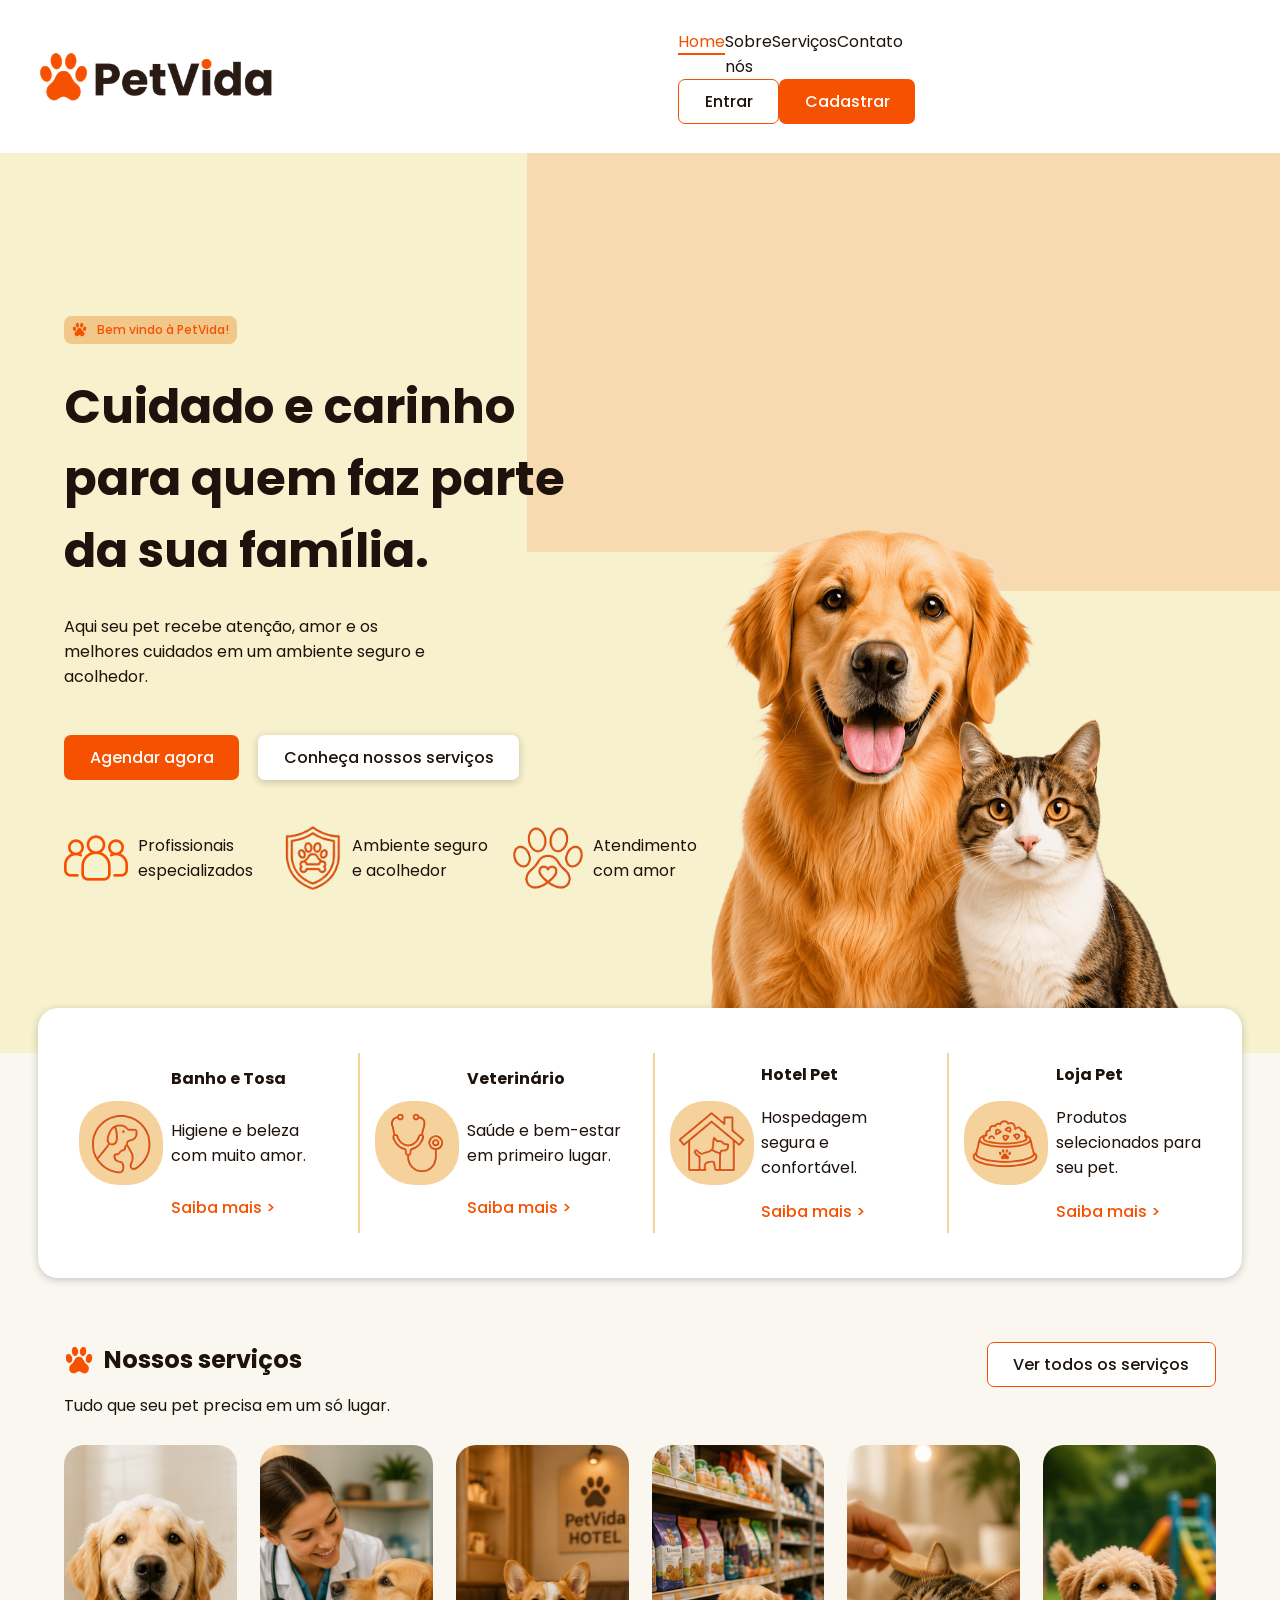
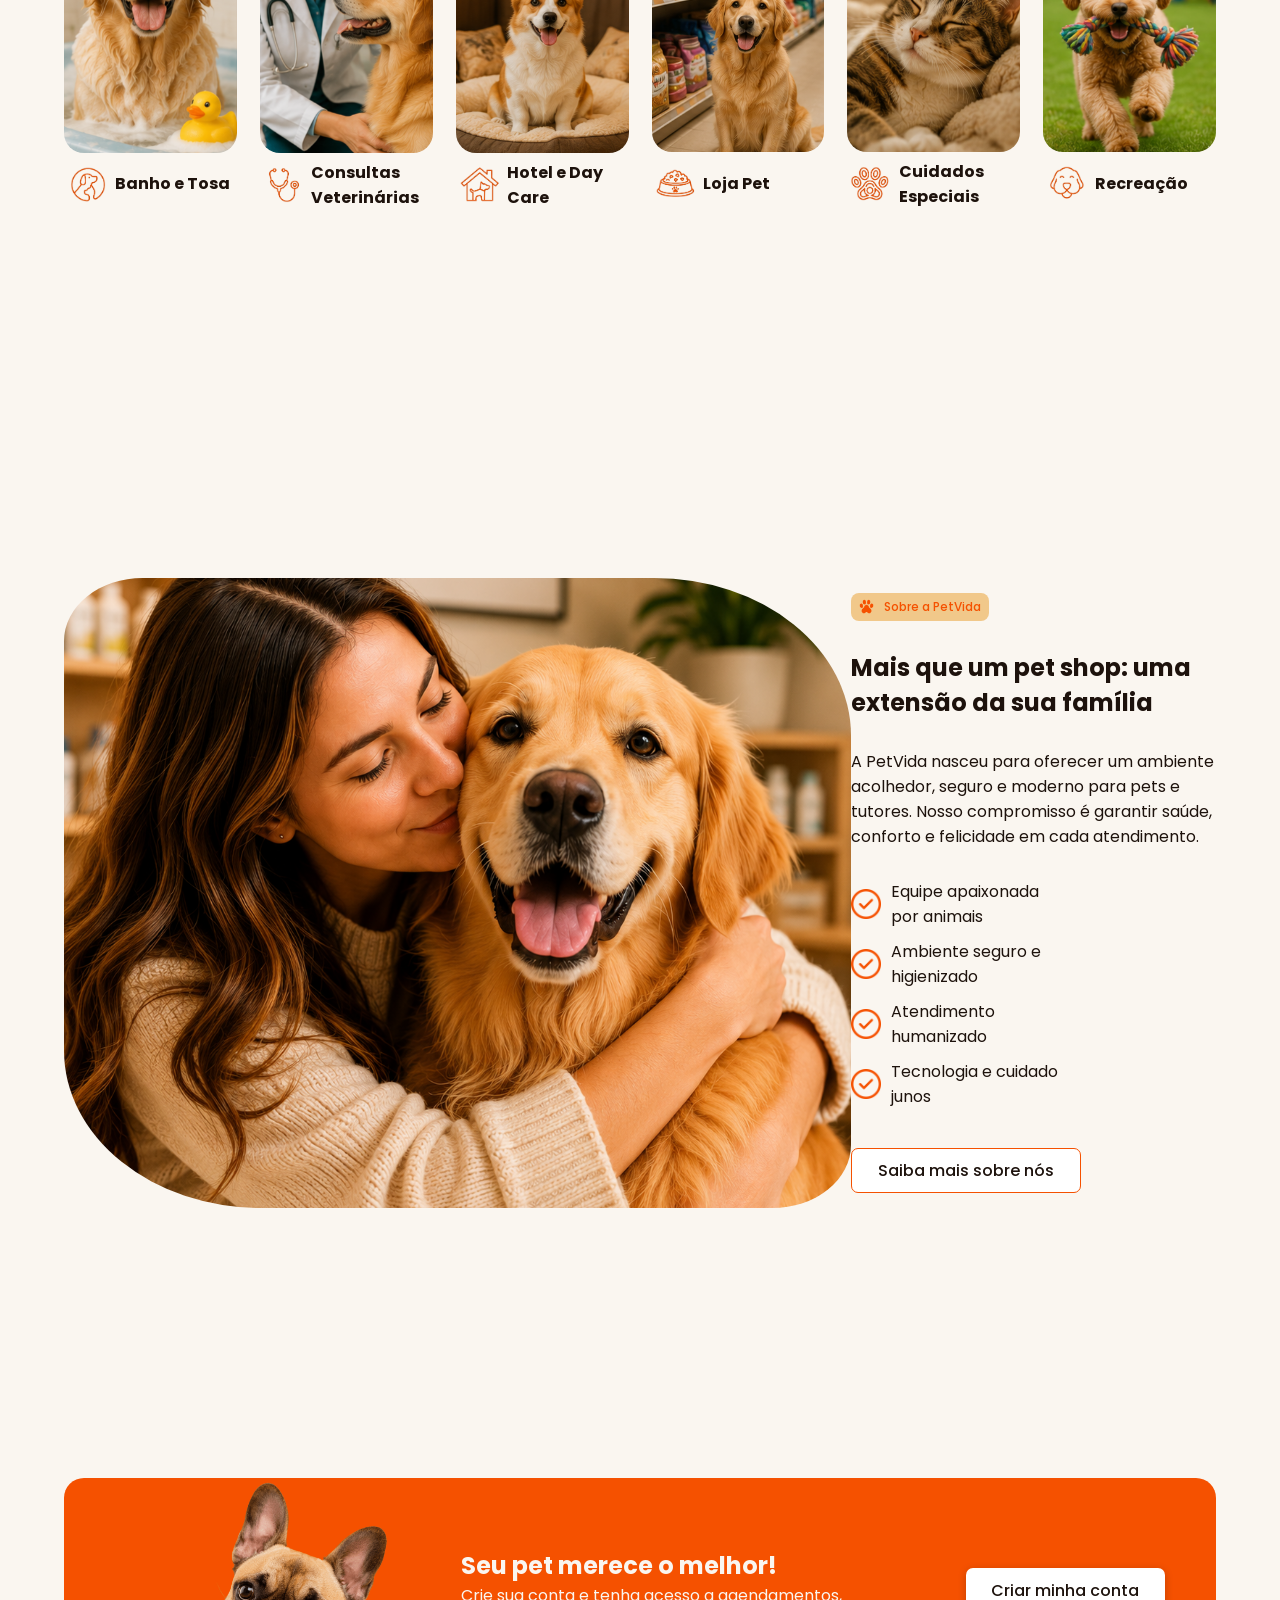
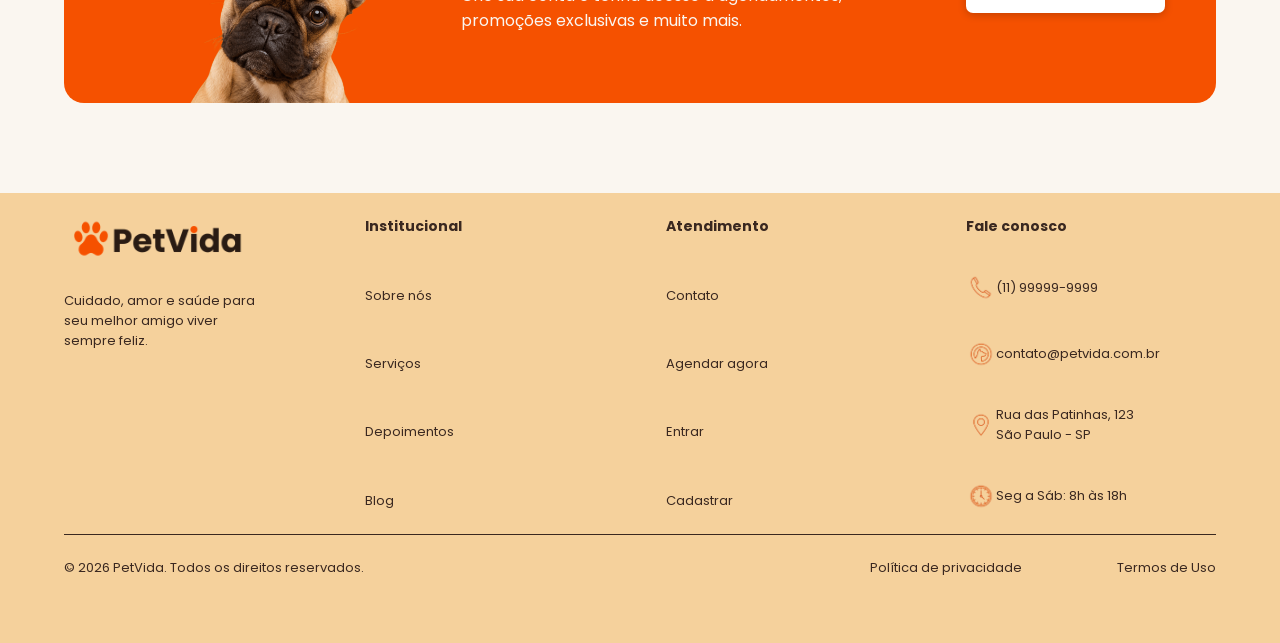
==== index.html @ ec210ba5 "Add files via upload" ====
<!DOCTYPE html>
<html lang="pt-br">
<head>
    <meta charset="UTF-8">
    <meta name="viewport" content="width=device-width, initial-scale=1.0">
    <title>PetVida | Cuidado completo para seu pet</title>

    <link rel="stylesheet" href="estilo.css">
    <link rel="stylesheet" href="responsividade.css">

    <link rel="preconnect" href="https://fonts.googleapis.com">
    <link rel="preconnect" href="https://fonts.gstatic.com" crossorigin>
    <link href="https://fonts.googleapis.com/css2?family=Cabin:ital,wght@0,400..700;1,400..700&family=Poppins:ital,wght@0,100;0,200;0,300;0,400;0,500;0,600;0,700;0,800;0,900;1,100;1,200;1,300;1,400;1,500;1,600;1,700;1,800;1,900&family=Raleway:ital,wght@0,100..900;1,100..900&display=swap" rel="stylesheet">
</head>
<body>
    <!--Cabeçalho de navegação-->
    <header>
        <nav class="nav_header">
            <img class="img_logo" src="logo_PetVida.png" alt="Logo do pet shop PetVida. Possui uma pata de cachorro laranja à esquerda seguido do texto PetVida em cor marrom escura e o pingo do i na cor laranja">
            <img class="menu" src="ícones/menu.png" alt="" onclick="toggleMenu()">
            <div class="div_menu" id="menu">
                <div class="div_menu_inutil">
                    <ul class="ul_header">
                        <li><a href="index.html" class="active">Home</a></li>
                        <li><a href="" class="link_header">Sobre nós</a></li>
                        <li><a href="" class="link_header">Serviços</a></li>
                        <li><a href="" class="link_header">Contato</a></li>
                    </ul>
                    <div class="div_header">
                        <a class="button_cta secondary" href="#">Entrar</a>
                        <a class="button_cta primary" href="#">Cadastrar</a>
                    </div>
                </div>
                
            </div>
            
        </nav>
    </header>

    <!--Seção principal dos conteúdos-->
    <main>
        <!--Seção Hero: apresentação inicial do site-->
        <section id="section_hero">
            <article class="article_hero">
                <div class="div_tag">
                    <img src="icon_patinha.png" alt="Ícone de pata de cachorro na cor laranja">
                    <p>Bem vindo à PetVida!</p>
                </div>
                <h1>Cuidado e carinho para quem faz parte da sua família.</h1>
                <p class="p_hero">Aqui seu pet recebe atenção, amor e os melhores cuidados em um ambiente seguro e acolhedor.</p>
                <div class="div_hero_itens">
                    <a class="button_cta primary" href="#">Agendar agora</a>
                    <a class="button_cta terciary" href="#">Conheça nossos serviços</a>
                </div>
                <div class="div_hero_itens">
                    <div class="div_hero">
                        <img src="ícones/icon_team.png" alt="">
                        <p>Profissionais especializados</p>
                    </div>
                    <div class="div_hero">
                        <img src="ícones/icon_protecao.png" alt="">
                        <p>Ambiente seguro e acolhedor</p>
                    </div>
                    <div class="div_hero">
                        <img src="ícones/icon_patinha_coracao.png" alt="">
                        <p>Atendimento com amor</p>
                    </div>
                </div>
            </article>
            <article class="article_hero_img">
                <img src="imagens index/img_hero.png" alt="Imagem de um cachorro golden e um gato malhado a sua frente, ambos tranquilos.">
                <div class="blob"></div>
                <div class="blob02"></div>
            </article>
        </section>

        <!--Seção extra da hero-->
        <section id="section_hero_extra" class="section_hero_extra">
            <div class="div_hero_extra">
                <img src="ícones/icon_sub_logo.png" alt="">
                <div>
                    <h4>Banho e Tosa</h4>
                    <p>Higiene e beleza com muito amor.</p>
                    <a href="" class="link">Saiba mais
                        <span>></span>
                    </a>
                </div>
            </div>
            <div class="div_hero_extra">
                <img src="ícones/icon_veterinario.png" alt="">
                <div>
                    <h4>Veterinário</h4>
                    <p>Saúde e bem-estar em primeiro lugar.</p>
                    <a href="" class="link">Saiba mais
                        <span>></span>
                    </a>
                </div>
            </div>
            <div class="div_hero_extra">
                <img src="ícones/icon_casinha.png" alt="">
                <div>
                    <h4>Hotel Pet</h4>
                    <p>Hospedagem segura e confortável.</p>
                    <a href="" class="link">Saiba mais
                        <span>></span>
                    </a>
                </div>
            </div>
            <div class="div_hero_extra">
                <img src="ícones/icon_racao.png" alt="">
                <div>
                    <h4>Loja Pet</h4>
                    <p>Produtos selecionados para seu pet.</p>
                    <a href="" class="link">Saiba mais
                        <span>></span>
                    </a>
                </div>
            </div>
        </section>

        <!--Seção "Nossos serviços"-->
        <section id="section_servicos">
            <article class="article_servicos">
                <div>
                    <div class="div_titulo_servicos">
                        <img src="icon_patinha.png" alt="">
                        <h2>Nossos serviços</h2>
                    </div>
                    <p>Tudo que seu pet precisa em um só lugar.</p>
                </div>
                <a class="button_cta secondary" href="#">Ver todos os serviços</a>
            </article>
            <article class="article_servicos">
                <div class="cards_servicos">
                    <img src="imagens index/img_banho_tosa.png" alt="">
                    <div>
                        <img src="ícones/icon_sub_logo.png" alt="">
                        <h4>Banho e Tosa</h4>
                    </div>
                </div>
                <div class="cards_servicos">
                    <img src="imagens index/img_veterinario.png" alt="">
                    <div>
                        <img src="ícones/icon_veterinario.png" alt="">
                        <h4>Consultas Veterinárias</h4>
                    </div>
                </div>
                <div class="cards_servicos">
                    <img src="imagens index/img_hotel.png" alt="">
                    <div>
                        <img src="ícones/icon_casinha.png" alt="">
                        <h4>Hotel e Day Care</h4>
                    </div>
                </div>
                <div class="cards_servicos">
                    <img src="imagens index/img_loja.png" alt="">
                    <div>
                        <img src="ícones/icon_racao.png" alt="">
                        <h4>Loja Pet</h4>
                    </div>
                </div>
                <div class="cards_servicos">
                    <img src="imagens index/img_cuidados.png" alt="">
                    <div>
                        <img src="ícones/icon_borda_patinha.png" alt="">
                        <h4>Cuidados Especiais</h4>
                    </div>
                </div>
                <div class="cards_servicos">
                    <img src="imagens index/img_recreacao.png" alt="">
                    <div>
                        <img src="ícones/icon_cachorro.png" alt="">
                        <h4>Recreação</h4>
                    </div>
                </div>
            </article>
        </section>

        <!--Seção "Sobre a PetVida"-->
        <section id="section_sobre" class="section_sobre">
            <img class="img_sobre" src="imagens index/img_sobre.png" alt="">
            <article class="article_sobre">
                <div class="div_tag">
                    <img src="icon_patinha.png" alt="Ícone de pata de cachorro na cor laranja">
                    <p>Sobre a PetVida</p>
                </div>
                <h2>Mais que um pet shop: uma extensão da sua família</h2>
                <p>A PetVida nasceu para oferecer um ambiente acolhedor, seguro e moderno para pets e tutores. Nosso compromisso é garantir saúde, conforto e felicidade em cada atendimento.</p>
                <ul class="lista_sobre">
                    <li class="lista_item_sobre">
                        <img src="ícones/icon_check.png" alt="">
                        <p>Equipe apaixonada por animais</p>
                    </li>
                    <li class="lista_item_sobre">
                        <img src="ícones/icon_check.png" alt="">
                        <p>Ambiente seguro e higienizado</p>
                    </li>
                    <li class="lista_item_sobre">
                        <img src="ícones/icon_check.png" alt="">
                        <p>Atendimento humanizado</p>
                    </li>
                    <li class="lista_item_sobre">
                        <img src="ícones/icon_check.png" alt="">
                        <p>Tecnologia e cuidado junos</p>
                    </li>
                </ul>
                <a class="button_cta secondary" href="#">Saiba mais sobre nós</a>
            </article>
        </section>

        <!--Seção "O que os clientes falam"-->
        <section>

        </section>

        <!--Seção CTA-->
        <section id="section_cta">
            <img src="imagens index/img_cta.png" alt="">
            <div>
                <h2>Seu pet merece o melhor!</h2>
                <p>Crie sua conta e tenha acesso a agendamentos, promoções exclusivas e muito mais.</p>
            </div>
            <a class="button_cta terciary" href="#">Criar minha conta</a>
        </section>
    </main>

    <!--Rodapé para navegação final-->
    <footer>
        <article>
            <div class="div_footer">
                <img src="logo_PetVida.png" alt="Logo do pet shop PetVida. Possui uma pata de cachorro laranja à esquerda seguido do texto PetVida em cor marrom escura e o pingo do i na cor laranja">
                <p>Cuidado, amor e saúde para seu melhor amigo viver sempre feliz.</p>
                <div>
                    <img src="" alt="">
                    <img src="" alt="">
                    <img src="" alt="">
                </div>
            </div>
            <div class="div_footer_textos">
                <h4>Institucional</h4>
                <a href="#section_sobre">Sobre nós</a>
                <a href="#section_servicos">Serviços</a>
                <a href="">Depoimentos</a>
                <a href="">Blog</a>
            </div>
            <div class="div_footer_textos">
                <h4>Atendimento</h4>
                <a href="">Contato</a>
                <a href="">Agendar agora</a>
                <a href="">Entrar</a>
                <a href="">Cadastrar</a>
            </div>
            <div class="div_footer_textos">
                <h4>Fale conosco</h4>
                <span>
                    <img src="ícones/icon_telefone.png" alt="">
                    <p>(11) 99999-9999</p>
                </span>
                <span>
                    <img src="ícones/icon_arroba.png" alt="">
                    <p>contato@petvida.com.br</p>
                </span>
                <span>
                    <img src="ícones/icon_localizacao.png" alt="">
                    <p>Rua das Patinhas, 123 São Paulo - SP</p>
                </span>
                <span>
                    <img src="ícones/icon_horario.png" alt="">
                    <p>Seg a Sáb: 8h às 18h</p>
                </span>
            </div>
        </article>
        <article>
            <div>
                <p>© 2026 PetVida. Todos os direitos reservados.</p>
            </div>
            <div>
                <p>Política de privacidade</p>
                <p>Termos de Uso</p>
            </div>
        </article>
    </footer>

    <script src="app.js"></script>
</body>
</html>
---- estilo.css ----
* {
    margin: 0;
    padding: 0;
    text-decoration: none;
    list-style-type: none;

    font-family: 'Poppins';
    color: #1d120c;

    box-sizing: border-box;
}

main {
    background-color: #FAF6F0;
    display: flex;
    flex-direction: column;
    align-items: center;
    gap: 15vh;
}

header {
    background-color: #FFFFFF;
    width: 100%;
    height: 17vh;
    box-sizing: border-box;
    display: flex;
    align-items: center;
}

.menu {
    width: 0;
}

.img_logo {
    width: 250px;
}

.nav_header {
    padding: 0 2%;

    display: flex;
    flex-direction: row;
    justify-content: space-between;
    align-items: center;
    width: 100%;

    .active {
        color: #f55100;
        border-bottom: #f55100 solid 2px;
    }
}

.div_menu {
    display: flex;
    flex-direction: row;
    justify-content: space-around;
    align-items: center;
    width: 70vw;
}

.ul_header {
    width: 40%;
    display: flex;
    flex-direction: row;
    justify-content: space-between;
}

.div_header {
    width: 30%;
    display: flex;
    justify-content: space-around;
}

.link_header {
    transition: 0.4s;
}

.link_header:hover {
    color: #f55100;
    font-weight: 500;
}

footer {
    background-color: #f5d19c;
    width: 100%;
    box-sizing: border-box;
    height: 50vh;
    padding: 0 5%;

    article {
        padding: 2% 0;
        display: flex;
        flex-direction: row;
        justify-content: space-between;

        font-size: 13px;

        div, p, a, h4, img, span {
            color: #3a2820;
        }

        h4 {
            font-size: 14px;
        }
    }

    article:first-of-type {
        height: 38vh;
        border-bottom: #3a2820 solid 1px;
        padding-right: 5%;

        div {
            width: 15vw;
        }
    }

    article:last-of-type {
        div {
            width: 30%;
            display: flex;
            flex-direction: row;
            justify-content: space-between;
        }
    }
}

.div_footer {
    display: flex;
    flex-direction: column;
    gap: 10%;

    img {
        width: 180px;
    }

    div {
        width: 50%;
        display: flex;
        flex-direction: row;
        justify-content: space-between;
    }
}

.div_footer_textos {
    display: flex;
    flex-direction: column;
    justify-content: space-between;

    a {
        display: flex;
        flex-direction: row;
    }

    span {
        display: flex;
        flex-direction: row;
        align-items: center;

        img {
            width: 30px;
        }
    }
}

.div_tag {
    display: flex;
    flex-direction: row;
    align-items: center;
    gap: 10px;

    background-color: #f1c88a;
    width: fit-content;
    height: 28px;
    border-radius: 8px;
    padding: 0 8px;

    font-size: 12px;
    font-weight: 500;

    img {
        width: 15px;
        background-color: #f1c88a;
    }

    p {
        background-color: #f1c88a;
        color: #f55100;
    }
}

.button_cta {
    height: 45px;
    width: fit-content;
    padding: 0 2vw;
    box-sizing: border-box;
    
    border-radius: 7px;
    border: none;

    font-size: 16px;
    text-align: center;
    font-weight: 500;
    display: flex;
    align-items: center;
}

.primary {
    background-color: #f55100;
    color: #FFFFFF;
    transition: all 0.5s ease;
}

.primary:hover {
    background: #db4b03;
    transform: translateY(-2px);
    box-shadow: 0 8px 20px rgba(172, 87, 3, 0.397);
}

.secondary {
    background-color: #FFFFFF;
    border: #f55100 solid 1px;
    transition: all 0.5s ease;
}

.secondary:hover {
    cursor: pointer;
    background-color: #f55100;
    border: #f55100 solid 1px;
    color: #FFFFFF;
}

.terciary {
    background-color: #FFFFFF;
    box-shadow: 0 2px 8px 0 rgba(0, 0, 0, 0.2);
    transition: all 0.5s ease;
}

.terciary:hover {
    transform: translateX(4px);
}

#section_hero {
    box-sizing: border-box;
    display: flex;
    flex-direction: row;
    justify-content: space-around;

    height: 100vh;
    width: 100%;
    overflow: hidden;

    background-color: #f7f1cd;
}

.article_hero {
    width: 60vw;
    display: flex;
    flex-direction: column;
    justify-content: center;
    gap: 3%;

    padding-left: 5%;
    z-index: 999;

    .p_hero {
        width: 30vw;
    }

    h1 {
        font-size: 48px;
        width: 40vw;
    }
}

.div_hero_itens {
    margin-top: 3%;
    display: flex;
    flex-direction: row;
    gap: 3%;
}

.div_hero {
    display: flex;
    flex-direction: row;
    align-items: center;
    gap: 5%;

    img {
        height: 64px;
    }
}

.article_hero_img {
    width: 50vw;
    background-color: #f7f1cd;
    position: relative;

    img {
        width: 45vw;
        position: absolute;
        right: 10%;
        bottom: 0%;
        z-index: 2;
    }
}

.blob {
    position: relative;
    right: 30%;
    top: -20%;
    z-index: 1;
    aspect-ratio: 1;
    clip-path: shape(from 21.48% 77.43%,curve to 9.56% 54.28% with 13.72% 67.07%,curve to 11.45% 28.44% with 5.40% 41.49%,curve to 31.46% 14.60% with 17.49% 15.38%,curve to 57.56% 13.99% with 45.43% 13.82%,curve to 80.27% 22.47% with 69.70% 14.17%,curve to 94.60% 45.00% with 90.84% 30.78%,curve to 86.59% 67.83% with 98.35% 59.22%,curve to 65.52% 87.77% with 74.83% 76.45%,curve to 42.71% 93.44% with 56.20% 99.10%,curve to 21.48% 77.43% with 29.23% 87.79%);
    background-color: #f7dab0;
}

.blob02 {
    position: relative;
    left: 20%;
    bottom: 80%;
    z-index: 1;
    aspect-ratio: 1;
    clip-path: shape(from 82.40% 69.34%,curve to 50.10% 84.99% with 66.71% 80.40%,curve to 19.57% 76.13% with 33.50% 89.59%,curve to 15.98% 47.89% with 5.65% 62.67%,curve to 37.19% 23.62% with 26.31% 33.11%,curve to 64.91% 17.94% with 48.07% 14.13%,curve to 89.91% 40.02% with 81.75% 21.76%,curve to 82.40% 69.34% with 98.08% 58.28%);  
    background-color: #f7dab0;
}

.section_hero_extra {
    width: 94vw;
    height: 30vh;
    padding: 2%;
    background-color: #FFFFFF;
    border-radius: 20px;
    box-shadow: 0 2px 8px 0 rgba(0, 0, 0, 0.2);

    display: flex;
    flex-direction: row;
    justify-content: space-between;
    align-items: center;

    position: absolute;
    z-index: 999999;
    bottom: -42%;
}

.div_hero_extra {
    height: 20vh;
    width: 21vw;
    display: flex;
    flex-direction: row;
    align-items: center;
    gap: 3%;

    padding-left: 15px;
    border-left: #f5d19c solid 2px;

    img {
        width: 84px;
        height: 84px;
        background-color: #f5d19c;
        border-radius: 35px 40px;
    }

    div {
        height: 20vh;
        display: flex;
        flex-direction: column;
        justify-content: space-around;
    }
}

.link {
    color: #f55100;
    font-weight: 500;
    transition: 0.5s;

    span {
        color: #f55100;
        font-weight: 500;
        transition: 0.5s;
    }
}

.link:hover {
    font-weight: 600;
    transform: translateX(4px);
    
    span {
        font-weight: 600;
    }
}

.div_hero_extra:first-of-type {
    border: none;
}

#section_servicos {
    margin-top: 10vh;
    width: 100%;
    height: 85vh;
    padding: 5%;
}

.article_servicos {
    width: 100%;
    display: flex;
    flex-direction: row;
    justify-content: space-between;
    align-items: start;
    gap: 2%;

    margin-bottom: 3vh;
}

.div_titulo_servicos {
    display: flex;
    flex-direction: row;
    align-items: center;
    gap: 3%;

    margin-bottom: 5%;

    img {
        width: 30px;
        height: 30px;
    }
}

.cards_servicos {
    width: 20%;

    img {
        width: 100%;
        border-radius: 20px;
    }

    div {
        display: flex;
        flex-direction: row;
        align-items: center;
        gap: 2%;

        img {
            width: 48px;
            height: 48px;
        }
    }
}

.section_sobre {
    padding: 0 5%;
    width: 100%;
    height: 70vh;

    display: flex;
    flex-direction: row;
    align-items: center;
    justify-content: space-around;
}

.img_sobre {
    height: 70vh;
    border-radius: 10% 25%;
}

.article_sobre {
    width: 40vw;
    height: 70vh;
    display: flex;
    flex-direction: column;
    justify-content: space-around;
}

.lista_item_sobre {
    margin-bottom: 10px;
    width: 60%;
    display: flex;
    flex-direction: row;
    gap: 10px;
    align-items: center;

    img {
        width: 30px;
        height: 30px;
    }
}

#section_cta {
    margin-bottom: 10vh;
    width: 90%;
    height: 25vh;
    background-color: #f55100;
    border-radius: 20px;

    display: flex;
    flex-direction: row;
    justify-content: space-around;
    align-items: center;

    position: relative;

    img {
        position: absolute;
        bottom: 0%;
        right: 70%;
        width: 25%;
    }

    div {
        margin-left: 30%;
        width: 35%;

        h2, p {
            color: #FAF6F0;
        }
    }
}
---- responsividade.css ----
@media (max-width: 768px) {
    main {
        gap: 5vh;
    }

    header {
        height: auto;
        padding: 5% 0;
        width: 100vw;
    }

    .menu {
        width: 30px;
    }

    .div_menu {
        flex-direction: column;
        align-items: start;
        justify-content: start;

        width: 0;
        height: 100vh;
        overflow: hidden;
        background-color: #FFFFFF;

        position: fixed;
        top: 0;
        left: 0;
        z-index: 9999;

        transition: all 0.5s ease;
    }

    .div_menu.menu_open {
        width: 70vw;
    }

    .div_menu_inutil {
        padding: 2vh;
        width: 70vw;

        display: flex;
        flex-direction: column;
        align-items: start;
        justify-content: start;
        gap: 3vh;
    }

    .img_logo {
        width: 180px;
    }

    .nav_header {
        padding: 0 4%;
    }

    .ul_header, .div_header {
        flex-direction: column;
        gap: 2vh;
        width: 100%;

        .button_cta {
            width: 100%;
        }
    }

    .button_cta {
        width: 80vw;
        display: flex;
        justify-content: center;
    }

    .article_hero_img {
        display: none;
    }

    .article_hero {
        width: 100%;
        padding: 0 3%;

        .p_hero {
            width: 100%;
        }

        h1 {
            font-size: 36px;
            width: 100%;
        }
    }

    .div_hero_itens {
        flex-direction: column;
        gap: 2vh;
    }

    .div_hero {
        img {
            width: 40px;
            height: auto;
        }
    }

    .section_hero_extra {
        position: static;
        height: 92vh;
        flex-direction: column;
    }

    .div_hero_extra {
        width: 95%;
        border-left: none;
        padding-top: 2vh;
        padding-left: 0;
        border-top: #f5d19c solid 2px;
    }

    #section_servicos {
        width: 100%;
        height: fit-content;
        margin-top: 0;
        padding: 0 5%;
        display: flex;
        flex-direction: column;
        align-items: center;
    }

    .article_servicos {
        flex-direction: column;
        gap: 2vh;
    }

    .cards_servicos {
        width: 100%;

        img {
            width: 100%;
            height: 80vw;
            object-fit: cover;
        }
    }

    .section_sobre {
        height: fit-content;
        flex-direction: column-reverse;
        gap: 2vh;
    }

    .img_sobre {
        width: 100%;
        height: auto;
    }

    .article_sobre {
        width: 100%;
    }

    .lista_item_sobre {
        width: 100%;
    }

    #section_cta {
        padding: 2%;
        flex-direction: column;
        align-items: center;
        gap: 2vh;
        height: max-content;

        img {
            display: none;
        }

        div {
            width: 100%;
            margin: 0;
            text-align: center;
        }
    }

    footer {
        height: fit-content;

        article {
            flex-direction: column;
            gap: 2vh;
        }

        article:first-of-type {
            height: fit-content;

            div {
                width: 100%;
            }
        }

        article:last-of-type {
            div {
                width: 100%;
            }
        }
    }

    .div_footer {
        width: 100%;

        div {
            width: 100%;
        }
    }

    .div_footer_textos {
        gap: 1vh;
    }
}

@media (max-width: 1024px) {
    
}
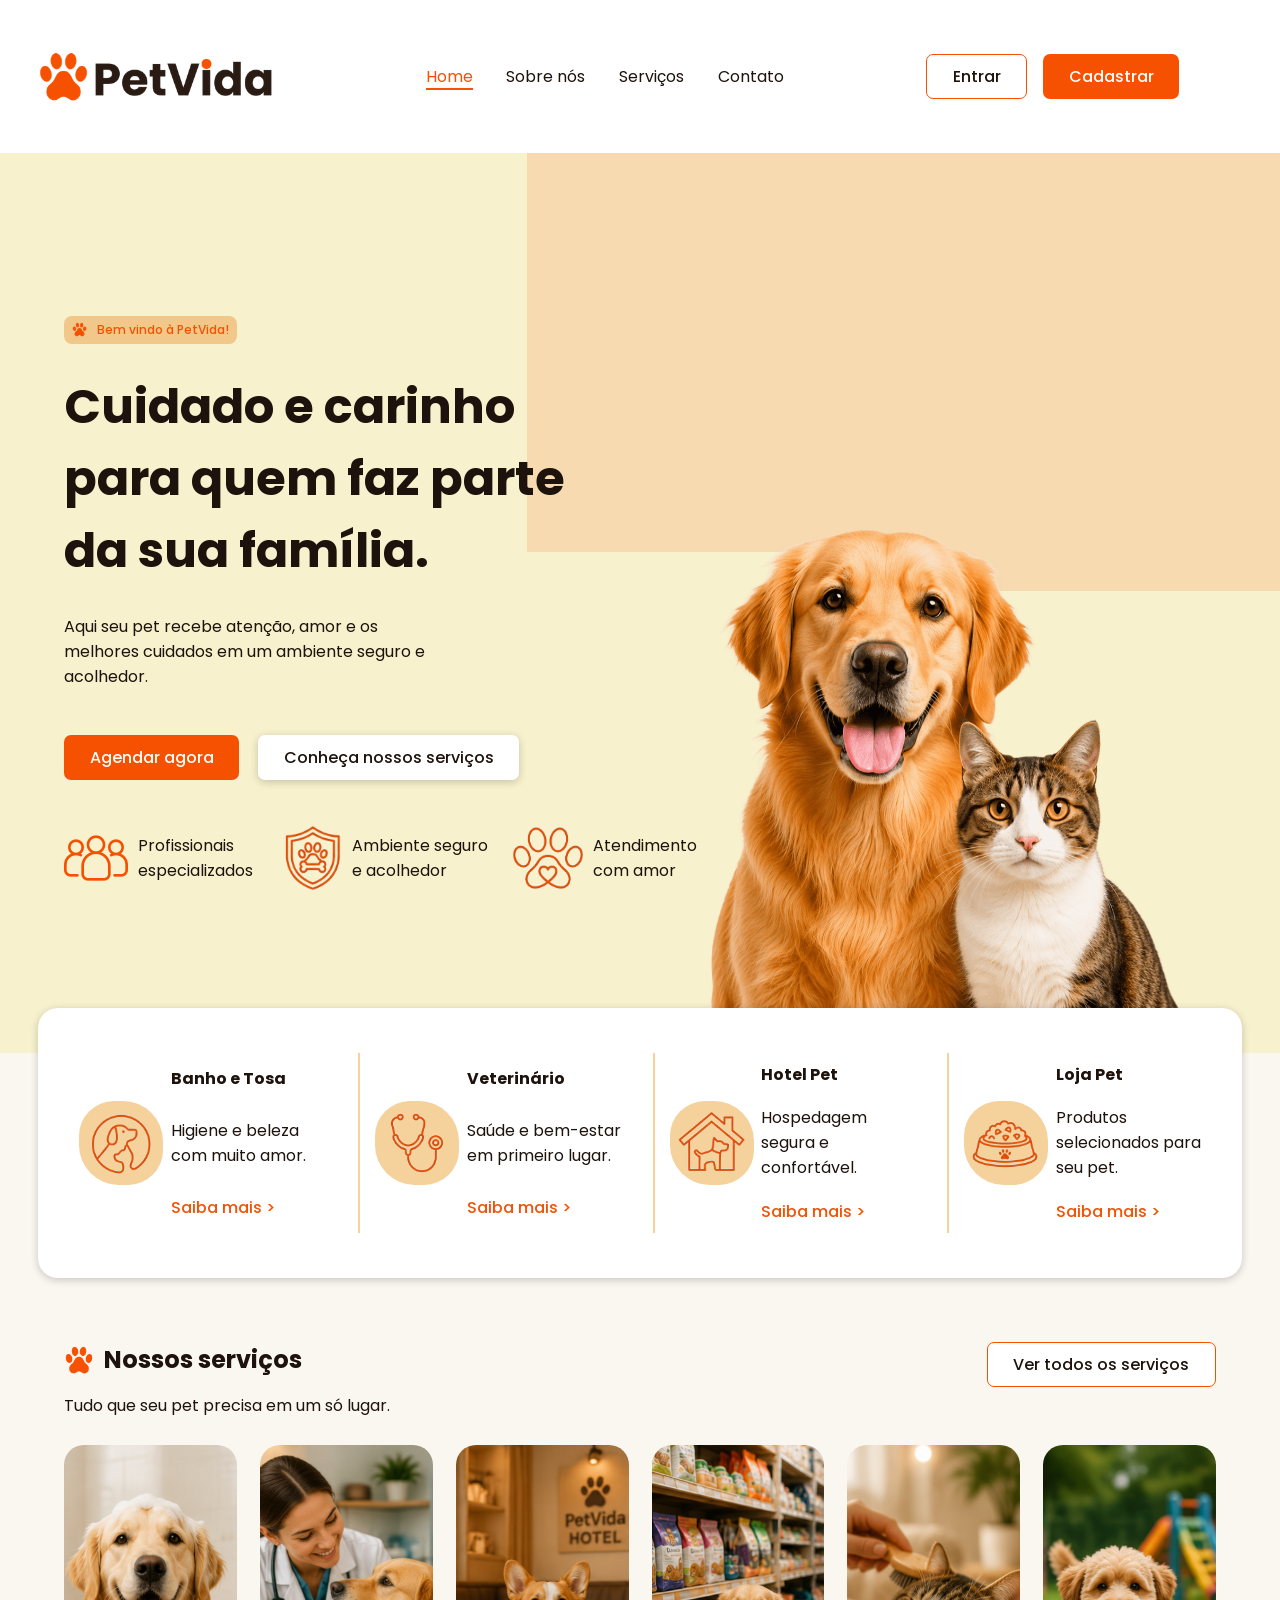
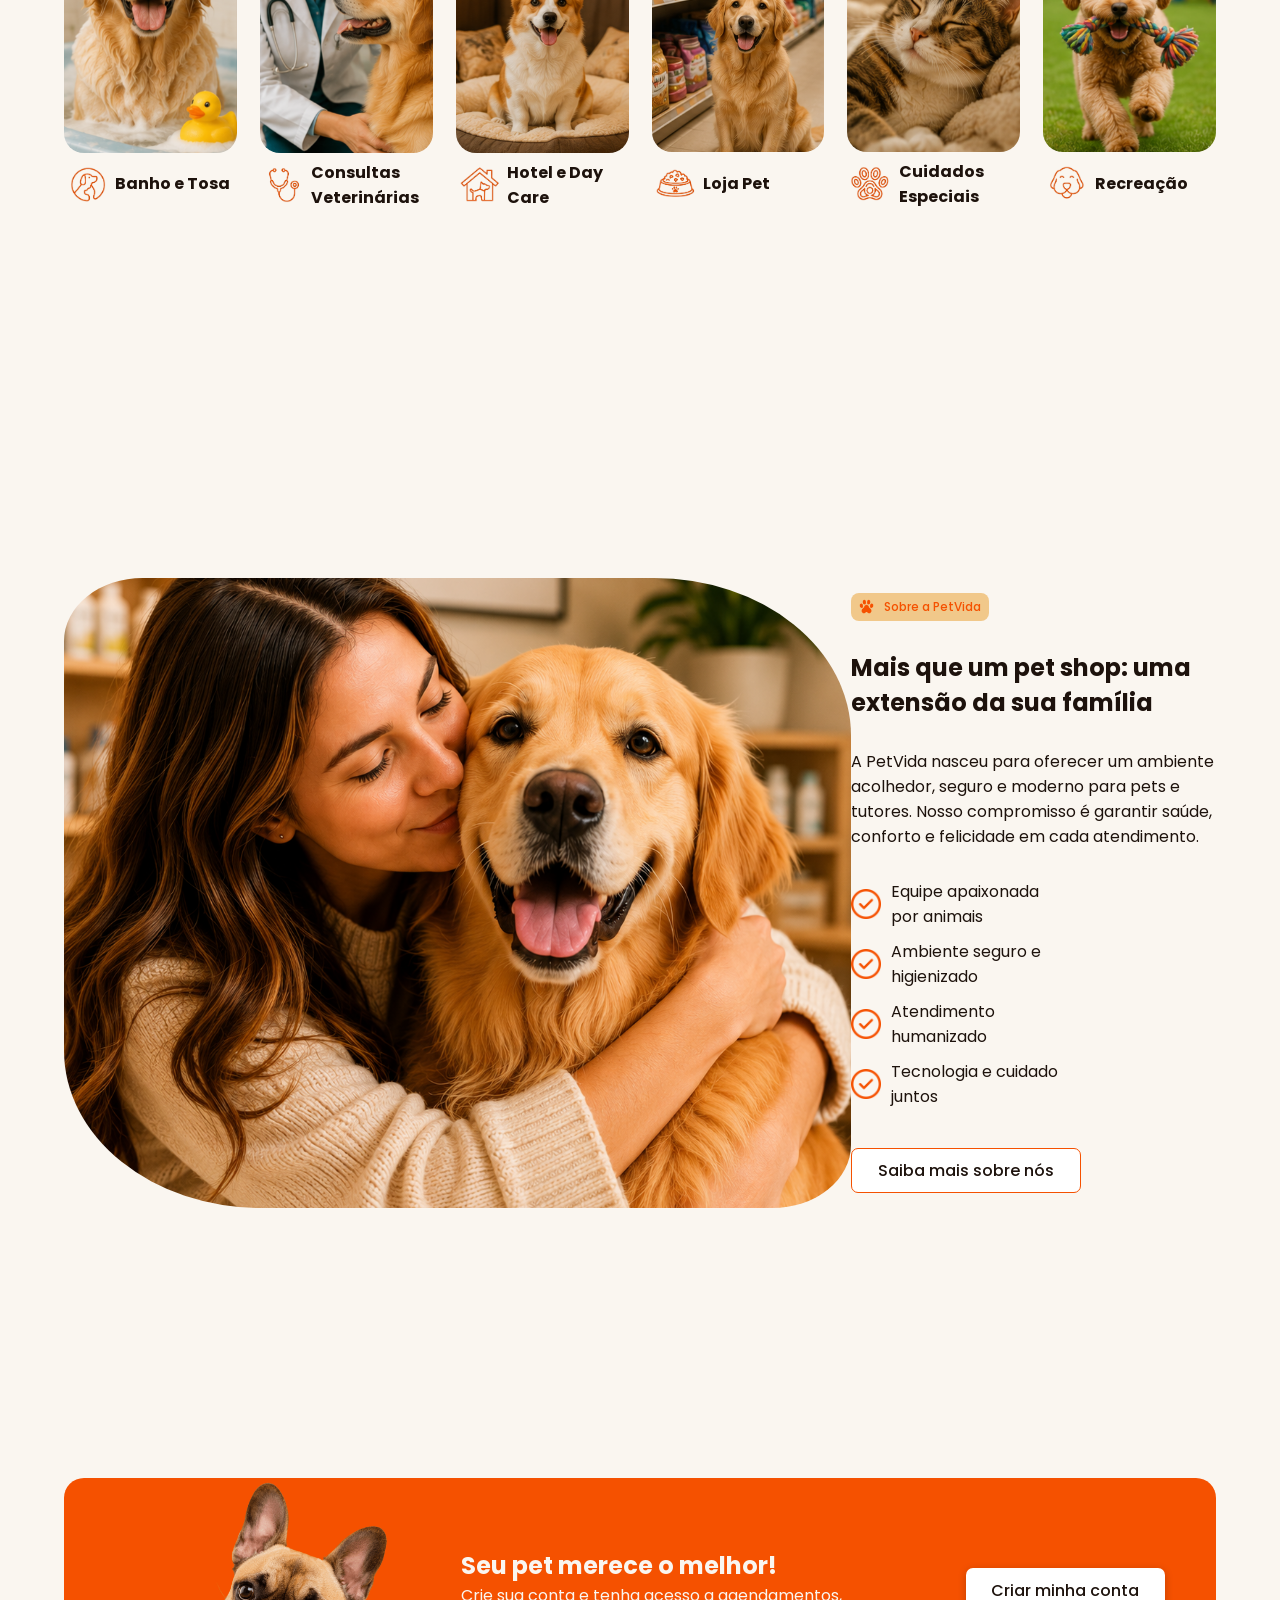
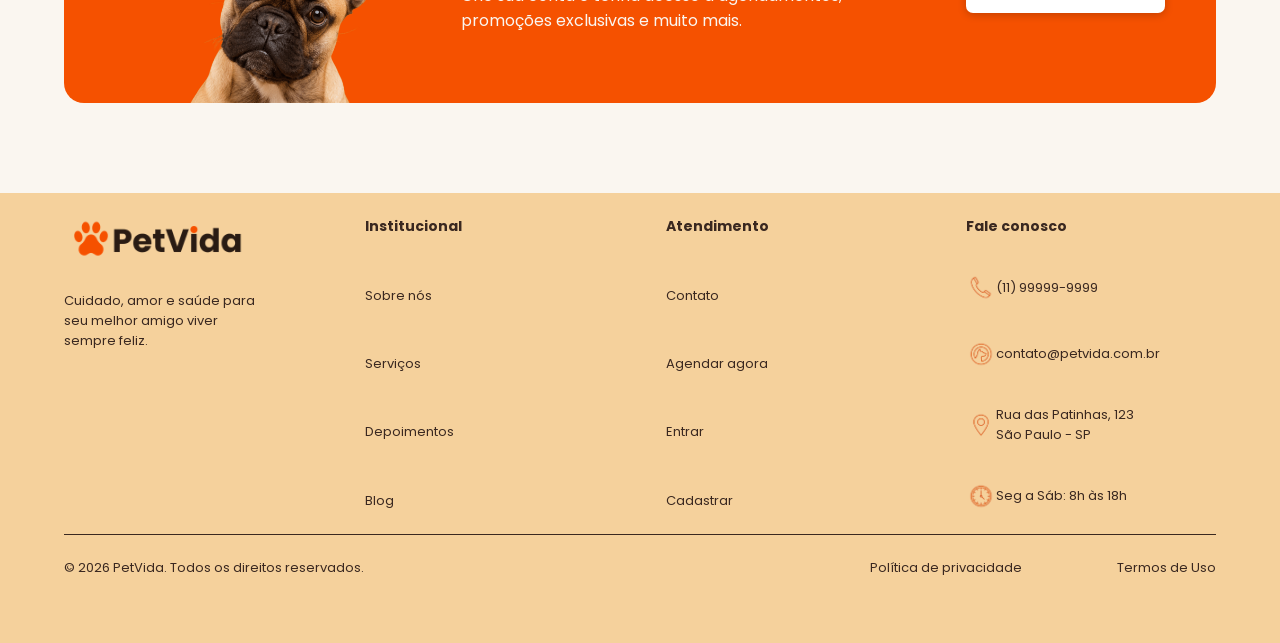
==== commit 9f9feb27: "Dia 15/06" ====
--- a/index.html
+++ b/index.html
@@ -1,286 +1,286 @@
-<!DOCTYPE html>
-<html lang="pt-br">
-<head>
-    <meta charset="UTF-8">
-    <meta name="viewport" content="width=device-width, initial-scale=1.0">
-    <title>PetVida | Cuidado completo para seu pet</title>
-
-    <link rel="stylesheet" href="estilo.css">
-    <link rel="stylesheet" href="responsividade.css">
-
-    <link rel="preconnect" href="https://fonts.googleapis.com">
-    <link rel="preconnect" href="https://fonts.gstatic.com" crossorigin>
-    <link href="https://fonts.googleapis.com/css2?family=Cabin:ital,wght@0,400..700;1,400..700&family=Poppins:ital,wght@0,100;0,200;0,300;0,400;0,500;0,600;0,700;0,800;0,900;1,100;1,200;1,300;1,400;1,500;1,600;1,700;1,800;1,900&family=Raleway:ital,wght@0,100..900;1,100..900&display=swap" rel="stylesheet">
-</head>
-<body>
-    <!--Cabeçalho de navegação-->
-    <header>
-        <nav class="nav_header">
-            <img class="img_logo" src="logo_PetVida.png" alt="Logo do pet shop PetVida. Possui uma pata de cachorro laranja à esquerda seguido do texto PetVida em cor marrom escura e o pingo do i na cor laranja">
-            <img class="menu" src="ícones/menu.png" alt="" onclick="toggleMenu()">
-            <div class="div_menu" id="menu">
-                <div class="div_menu_inutil">
-                    <ul class="ul_header">
-                        <li><a href="index.html" class="active">Home</a></li>
-                        <li><a href="" class="link_header">Sobre nós</a></li>
-                        <li><a href="" class="link_header">Serviços</a></li>
-                        <li><a href="" class="link_header">Contato</a></li>
-                    </ul>
-                    <div class="div_header">
-                        <a class="button_cta secondary" href="#">Entrar</a>
-                        <a class="button_cta primary" href="#">Cadastrar</a>
-                    </div>
-                </div>
-                
-            </div>
-            
-        </nav>
-    </header>
-
-    <!--Seção principal dos conteúdos-->
-    <main>
-        <!--Seção Hero: apresentação inicial do site-->
-        <section id="section_hero">
-            <article class="article_hero">
-                <div class="div_tag">
-                    <img src="icon_patinha.png" alt="Ícone de pata de cachorro na cor laranja">
-                    <p>Bem vindo à PetVida!</p>
-                </div>
-                <h1>Cuidado e carinho para quem faz parte da sua família.</h1>
-                <p class="p_hero">Aqui seu pet recebe atenção, amor e os melhores cuidados em um ambiente seguro e acolhedor.</p>
-                <div class="div_hero_itens">
-                    <a class="button_cta primary" href="#">Agendar agora</a>
-                    <a class="button_cta terciary" href="#">Conheça nossos serviços</a>
-                </div>
-                <div class="div_hero_itens">
-                    <div class="div_hero">
-                        <img src="ícones/icon_team.png" alt="">
-                        <p>Profissionais especializados</p>
-                    </div>
-                    <div class="div_hero">
-                        <img src="ícones/icon_protecao.png" alt="">
-                        <p>Ambiente seguro e acolhedor</p>
-                    </div>
-                    <div class="div_hero">
-                        <img src="ícones/icon_patinha_coracao.png" alt="">
-                        <p>Atendimento com amor</p>
-                    </div>
-                </div>
-            </article>
-            <article class="article_hero_img">
-                <img src="imagens index/img_hero.png" alt="Imagem de um cachorro golden e um gato malhado a sua frente, ambos tranquilos.">
-                <div class="blob"></div>
-                <div class="blob02"></div>
-            </article>
-        </section>
-
-        <!--Seção extra da hero-->
-        <section id="section_hero_extra" class="section_hero_extra">
-            <div class="div_hero_extra">
-                <img src="ícones/icon_sub_logo.png" alt="">
-                <div>
-                    <h4>Banho e Tosa</h4>
-                    <p>Higiene e beleza com muito amor.</p>
-                    <a href="" class="link">Saiba mais
-                        <span>></span>
-                    </a>
-                </div>
-            </div>
-            <div class="div_hero_extra">
-                <img src="ícones/icon_veterinario.png" alt="">
-                <div>
-                    <h4>Veterinário</h4>
-                    <p>Saúde e bem-estar em primeiro lugar.</p>
-                    <a href="" class="link">Saiba mais
-                        <span>></span>
-                    </a>
-                </div>
-            </div>
-            <div class="div_hero_extra">
-                <img src="ícones/icon_casinha.png" alt="">
-                <div>
-                    <h4>Hotel Pet</h4>
-                    <p>Hospedagem segura e confortável.</p>
-                    <a href="" class="link">Saiba mais
-                        <span>></span>
-                    </a>
-                </div>
-            </div>
-            <div class="div_hero_extra">
-                <img src="ícones/icon_racao.png" alt="">
-                <div>
-                    <h4>Loja Pet</h4>
-                    <p>Produtos selecionados para seu pet.</p>
-                    <a href="" class="link">Saiba mais
-                        <span>></span>
-                    </a>
-                </div>
-            </div>
-        </section>
-
-        <!--Seção "Nossos serviços"-->
-        <section id="section_servicos">
-            <article class="article_servicos">
-                <div>
-                    <div class="div_titulo_servicos">
-                        <img src="icon_patinha.png" alt="">
-                        <h2>Nossos serviços</h2>
-                    </div>
-                    <p>Tudo que seu pet precisa em um só lugar.</p>
-                </div>
-                <a class="button_cta secondary" href="#">Ver todos os serviços</a>
-            </article>
-            <article class="article_servicos">
-                <div class="cards_servicos">
-                    <img src="imagens index/img_banho_tosa.png" alt="">
-                    <div>
-                        <img src="ícones/icon_sub_logo.png" alt="">
-                        <h4>Banho e Tosa</h4>
-                    </div>
-                </div>
-                <div class="cards_servicos">
-                    <img src="imagens index/img_veterinario.png" alt="">
-                    <div>
-                        <img src="ícones/icon_veterinario.png" alt="">
-                        <h4>Consultas Veterinárias</h4>
-                    </div>
-                </div>
-                <div class="cards_servicos">
-                    <img src="imagens index/img_hotel.png" alt="">
-                    <div>
-                        <img src="ícones/icon_casinha.png" alt="">
-                        <h4>Hotel e Day Care</h4>
-                    </div>
-                </div>
-                <div class="cards_servicos">
-                    <img src="imagens index/img_loja.png" alt="">
-                    <div>
-                        <img src="ícones/icon_racao.png" alt="">
-                        <h4>Loja Pet</h4>
-                    </div>
-                </div>
-                <div class="cards_servicos">
-                    <img src="imagens index/img_cuidados.png" alt="">
-                    <div>
-                        <img src="ícones/icon_borda_patinha.png" alt="">
-                        <h4>Cuidados Especiais</h4>
-                    </div>
-                </div>
-                <div class="cards_servicos">
-                    <img src="imagens index/img_recreacao.png" alt="">
-                    <div>
-                        <img src="ícones/icon_cachorro.png" alt="">
-                        <h4>Recreação</h4>
-                    </div>
-                </div>
-            </article>
-        </section>
-
-        <!--Seção "Sobre a PetVida"-->
-        <section id="section_sobre" class="section_sobre">
-            <img class="img_sobre" src="imagens index/img_sobre.png" alt="">
-            <article class="article_sobre">
-                <div class="div_tag">
-                    <img src="icon_patinha.png" alt="Ícone de pata de cachorro na cor laranja">
-                    <p>Sobre a PetVida</p>
-                </div>
-                <h2>Mais que um pet shop: uma extensão da sua família</h2>
-                <p>A PetVida nasceu para oferecer um ambiente acolhedor, seguro e moderno para pets e tutores. Nosso compromisso é garantir saúde, conforto e felicidade em cada atendimento.</p>
-                <ul class="lista_sobre">
-                    <li class="lista_item_sobre">
-                        <img src="ícones/icon_check.png" alt="">
-                        <p>Equipe apaixonada por animais</p>
-                    </li>
-                    <li class="lista_item_sobre">
-                        <img src="ícones/icon_check.png" alt="">
-                        <p>Ambiente seguro e higienizado</p>
-                    </li>
-                    <li class="lista_item_sobre">
-                        <img src="ícones/icon_check.png" alt="">
-                        <p>Atendimento humanizado</p>
-                    </li>
-                    <li class="lista_item_sobre">
-                        <img src="ícones/icon_check.png" alt="">
-                        <p>Tecnologia e cuidado junos</p>
-                    </li>
-                </ul>
-                <a class="button_cta secondary" href="#">Saiba mais sobre nós</a>
-            </article>
-        </section>
-
-        <!--Seção "O que os clientes falam"-->
-        <section>
-
-        </section>
-
-        <!--Seção CTA-->
-        <section id="section_cta">
-            <img src="imagens index/img_cta.png" alt="">
-            <div>
-                <h2>Seu pet merece o melhor!</h2>
-                <p>Crie sua conta e tenha acesso a agendamentos, promoções exclusivas e muito mais.</p>
-            </div>
-            <a class="button_cta terciary" href="#">Criar minha conta</a>
-        </section>
-    </main>
-
-    <!--Rodapé para navegação final-->
-    <footer>
-        <article>
-            <div class="div_footer">
-                <img src="logo_PetVida.png" alt="Logo do pet shop PetVida. Possui uma pata de cachorro laranja à esquerda seguido do texto PetVida em cor marrom escura e o pingo do i na cor laranja">
-                <p>Cuidado, amor e saúde para seu melhor amigo viver sempre feliz.</p>
-                <div>
-                    <img src="" alt="">
-                    <img src="" alt="">
-                    <img src="" alt="">
-                </div>
-            </div>
-            <div class="div_footer_textos">
-                <h4>Institucional</h4>
-                <a href="#section_sobre">Sobre nós</a>
-                <a href="#section_servicos">Serviços</a>
-                <a href="">Depoimentos</a>
-                <a href="">Blog</a>
-            </div>
-            <div class="div_footer_textos">
-                <h4>Atendimento</h4>
-                <a href="">Contato</a>
-                <a href="">Agendar agora</a>
-                <a href="">Entrar</a>
-                <a href="">Cadastrar</a>
-            </div>
-            <div class="div_footer_textos">
-                <h4>Fale conosco</h4>
-                <span>
-                    <img src="ícones/icon_telefone.png" alt="">
-                    <p>(11) 99999-9999</p>
-                </span>
-                <span>
-                    <img src="ícones/icon_arroba.png" alt="">
-                    <p>contato@petvida.com.br</p>
-                </span>
-                <span>
-                    <img src="ícones/icon_localizacao.png" alt="">
-                    <p>Rua das Patinhas, 123 São Paulo - SP</p>
-                </span>
-                <span>
-                    <img src="ícones/icon_horario.png" alt="">
-                    <p>Seg a Sáb: 8h às 18h</p>
-                </span>
-            </div>
-        </article>
-        <article>
-            <div>
-                <p>© 2026 PetVida. Todos os direitos reservados.</p>
-            </div>
-            <div>
-                <p>Política de privacidade</p>
-                <p>Termos de Uso</p>
-            </div>
-        </article>
-    </footer>
-
-    <script src="app.js"></script>
-</body>
+<!DOCTYPE html>
+<html lang="pt-br">
+<head>
+    <meta charset="UTF-8">
+    <meta name="viewport" content="width=device-width, initial-scale=1.0">
+    <title>PetVida | Cuidado completo para seu pet</title>
+
+    <link rel="stylesheet" href="estilo.css">
+    <link rel="stylesheet" href="responsividade.css">
+
+    <link rel="preconnect" href="https://fonts.googleapis.com">
+    <link rel="preconnect" href="https://fonts.gstatic.com" crossorigin>
+    <link href="https://fonts.googleapis.com/css2?family=Cabin:ital,wght@0,400..700;1,400..700&family=Poppins:ital,wght@0,100;0,200;0,300;0,400;0,500;0,600;0,700;0,800;0,900;1,100;1,200;1,300;1,400;1,500;1,600;1,700;1,800;1,900&family=Raleway:ital,wght@0,100..900;1,100..900&display=swap" rel="stylesheet">
+</head>
+<body>
+    <!--Cabeçalho de navegação-->
+    <header>
+        <nav class="nav_header">
+            <img class="img_logo" src="logo_PetVida.png" alt="Logo do pet shop PetVida. Possui uma pata de cachorro laranja à esquerda seguido do texto PetVida em cor marrom escura e o pingo do i na cor laranja">
+            <img class="menu" src="ícones/menu.png" alt="" onclick="toggleMenu()">
+            <div class="div_menu" id="menu">
+                <div class="div_menu_inutil">
+                    <ul class="ul_header">
+                        <li><a href="index.html" class="active">Home</a></li>
+                        <li><a href="paginação/sobre nós/sobre_nos.html" class="link_header">Sobre nós</a></li>
+                        <li><a href="" class="link_header">Serviços</a></li>
+                        <li><a href="" class="link_header">Contato</a></li>
+                    </ul>
+                    <div class="div_header">
+                        <a class="button_cta secondary" href="#">Entrar</a>
+                        <a class="button_cta primary" href="#">Cadastrar</a>
+                    </div>
+                </div>
+                
+            </div>
+            
+        </nav>
+    </header>
+
+    <!--Seção principal dos conteúdos-->
+    <main>
+        <!--Seção Hero: apresentação inicial do site-->
+        <section id="section_hero">
+            <article class="article_hero">
+                <div class="div_tag">
+                    <img src="icon_patinha.png" alt="Ícone de pata de cachorro na cor laranja">
+                    <p>Bem vindo à PetVida!</p>
+                </div>
+                <h1>Cuidado e carinho para quem faz parte da sua família.</h1>
+                <p class="p_hero">Aqui seu pet recebe atenção, amor e os melhores cuidados em um ambiente seguro e acolhedor.</p>
+                <div class="div_hero_itens">
+                    <a class="button_cta primary" href="#">Agendar agora</a>
+                    <a class="button_cta terciary" href="#">Conheça nossos serviços</a>
+                </div>
+                <div class="div_hero_itens">
+                    <div class="div_hero">
+                        <img src="ícones/icon_team.png" alt="">
+                        <p>Profissionais especializados</p>
+                    </div>
+                    <div class="div_hero">
+                        <img src="ícones/icon_protecao.png" alt="">
+                        <p>Ambiente seguro e acolhedor</p>
+                    </div>
+                    <div class="div_hero">
+                        <img src="ícones/icon_patinha_coracao.png" alt="">
+                        <p>Atendimento com amor</p>
+                    </div>
+                </div>
+            </article>
+            <article class="article_hero_img">
+                <img src="imagens index/img_hero.png" alt="Imagem de um cachorro golden e um gato malhado a sua frente, ambos tranquilos.">
+                <div class="blob"></div>
+                <div class="blob02"></div>
+            </article>
+        </section>
+
+        <!--Seção extra da hero-->
+        <section id="section_hero_extra" class="section_hero_extra">
+            <div class="div_hero_extra">
+                <img src="ícones/icon_sub_logo.png" alt="">
+                <div>
+                    <h4>Banho e Tosa</h4>
+                    <p>Higiene e beleza com muito amor.</p>
+                    <a href="" class="link">Saiba mais
+                        <span>></span>
+                    </a>
+                </div>
+            </div>
+            <div class="div_hero_extra">
+                <img src="ícones/icon_veterinario.png" alt="">
+                <div>
+                    <h4>Veterinário</h4>
+                    <p>Saúde e bem-estar em primeiro lugar.</p>
+                    <a href="" class="link">Saiba mais
+                        <span>></span>
+                    </a>
+                </div>
+            </div>
+            <div class="div_hero_extra">
+                <img src="ícones/icon_casinha.png" alt="">
+                <div>
+                    <h4>Hotel Pet</h4>
+                    <p>Hospedagem segura e confortável.</p>
+                    <a href="" class="link">Saiba mais
+                        <span>></span>
+                    </a>
+                </div>
+            </div>
+            <div class="div_hero_extra">
+                <img src="ícones/icon_racao.png" alt="">
+                <div>
+                    <h4>Loja Pet</h4>
+                    <p>Produtos selecionados para seu pet.</p>
+                    <a href="" class="link">Saiba mais
+                        <span>></span>
+                    </a>
+                </div>
+            </div>
+        </section>
+
+        <!--Seção "Nossos serviços"-->
+        <section id="section_servicos">
+            <article class="article_servicos">
+                <div>
+                    <div class="div_titulo_servicos">
+                        <img src="icon_patinha.png" alt="">
+                        <h2>Nossos serviços</h2>
+                    </div>
+                    <p>Tudo que seu pet precisa em um só lugar.</p>
+                </div>
+                <a class="button_cta secondary" href="#">Ver todos os serviços</a>
+            </article>
+            <article class="article_servicos">
+                <div class="cards_servicos">
+                    <img src="imagens index/img_banho_tosa.png" alt="">
+                    <div>
+                        <img src="ícones/icon_sub_logo.png" alt="">
+                        <h4>Banho e Tosa</h4>
+                    </div>
+                </div>
+                <div class="cards_servicos">
+                    <img src="imagens index/img_veterinario.png" alt="">
+                    <div>
+                        <img src="ícones/icon_veterinario.png" alt="">
+                        <h4>Consultas Veterinárias</h4>
+                    </div>
+                </div>
+                <div class="cards_servicos">
+                    <img src="imagens index/img_hotel.png" alt="">
+                    <div>
+                        <img src="ícones/icon_casinha.png" alt="">
+                        <h4>Hotel e Day Care</h4>
+                    </div>
+                </div>
+                <div class="cards_servicos">
+                    <img src="imagens index/img_loja.png" alt="">
+                    <div>
+                        <img src="ícones/icon_racao.png" alt="">
+                        <h4>Loja Pet</h4>
+                    </div>
+                </div>
+                <div class="cards_servicos">
+                    <img src="imagens index/img_cuidados.png" alt="">
+                    <div>
+                        <img src="ícones/icon_borda_patinha.png" alt="">
+                        <h4>Cuidados Especiais</h4>
+                    </div>
+                </div>
+                <div class="cards_servicos">
+                    <img src="imagens index/img_recreacao.png" alt="">
+                    <div>
+                        <img src="ícones/icon_cachorro.png" alt="">
+                        <h4>Recreação</h4>
+                    </div>
+                </div>
+            </article>
+        </section>
+
+        <!--Seção "Sobre a PetVida"-->
+        <section id="section_sobre" class="section_sobre">
+            <img class="img_sobre" src="imagens index/img_sobre.png" alt="">
+            <article class="article_sobre">
+                <div class="div_tag">
+                    <img src="icon_patinha.png" alt="Ícone de pata de cachorro na cor laranja">
+                    <p>Sobre a PetVida</p>
+                </div>
+                <h2>Mais que um pet shop: uma extensão da sua família</h2>
+                <p>A PetVida nasceu para oferecer um ambiente acolhedor, seguro e moderno para pets e tutores. Nosso compromisso é garantir saúde, conforto e felicidade em cada atendimento.</p>
+                <ul class="lista_sobre">
+                    <li class="lista_item_sobre">
+                        <img src="ícones/icon_check.png" alt="">
+                        <p>Equipe apaixonada por animais</p>
+                    </li>
+                    <li class="lista_item_sobre">
+                        <img src="ícones/icon_check.png" alt="">
+                        <p>Ambiente seguro e higienizado</p>
+                    </li>
+                    <li class="lista_item_sobre">
+                        <img src="ícones/icon_check.png" alt="">
+                        <p>Atendimento humanizado</p>
+                    </li>
+                    <li class="lista_item_sobre">
+                        <img src="ícones/icon_check.png" alt="">
+                        <p>Tecnologia e cuidado juntos</p>
+                    </li>
+                </ul>
+                <a class="button_cta secondary" href="paginação/sobre nós/sobre_nos.html">Saiba mais sobre nós</a>
+            </article>
+        </section>
+
+        <!--Seção "O que os clientes falam"-->
+        <section>
+
+        </section>
+
+        <!--Seção CTA-->
+        <section id="section_cta">
+            <img src="imagens index/img_cta.png" alt="">
+            <div>
+                <h2>Seu pet merece o melhor!</h2>
+                <p>Crie sua conta e tenha acesso a agendamentos, promoções exclusivas e muito mais.</p>
+            </div>
+            <a class="button_cta terciary" href="#">Criar minha conta</a>
+        </section>
+    </main>
+
+    <!--Rodapé para navegação final-->
+    <footer>
+        <article>
+            <div class="div_footer">
+                <img src="logo_PetVida.png" alt="Logo do pet shop PetVida. Possui uma pata de cachorro laranja à esquerda seguido do texto PetVida em cor marrom escura e o pingo do i na cor laranja">
+                <p>Cuidado, amor e saúde para seu melhor amigo viver sempre feliz.</p>
+                <div>
+                    <img src="" alt="">
+                    <img src="" alt="">
+                    <img src="" alt="">
+                </div>
+            </div>
+            <div class="div_footer_textos">
+                <h4>Institucional</h4>
+                <a href="#section_sobre">Sobre nós</a>
+                <a href="#section_servicos">Serviços</a>
+                <a href="">Depoimentos</a>
+                <a href="">Blog</a>
+            </div>
+            <div class="div_footer_textos">
+                <h4>Atendimento</h4>
+                <a href="">Contato</a>
+                <a href="">Agendar agora</a>
+                <a href="">Entrar</a>
+                <a href="">Cadastrar</a>
+            </div>
+            <div class="div_footer_textos">
+                <h4>Fale conosco</h4>
+                <span>
+                    <img src="ícones/icon_telefone.png" alt="">
+                    <p>(11) 99999-9999</p>
+                </span>
+                <span>
+                    <img src="ícones/icon_arroba.png" alt="">
+                    <p>contato@petvida.com.br</p>
+                </span>
+                <span>
+                    <img src="ícones/icon_localizacao.png" alt="">
+                    <p>Rua das Patinhas, 123 São Paulo - SP</p>
+                </span>
+                <span>
+                    <img src="ícones/icon_horario.png" alt="">
+                    <p>Seg a Sáb: 8h às 18h</p>
+                </span>
+            </div>
+        </article>
+        <article>
+            <div>
+                <p>© 2026 PetVida. Todos os direitos reservados.</p>
+            </div>
+            <div>
+                <p>Política de privacidade</p>
+                <p>Termos de Uso</p>
+            </div>
+        </article>
+    </footer>
+
+    <script src="app.js"></script>
+</body>
 </html>
--- a/estilo.css
+++ b/estilo.css
@@ -1,516 +1,623 @@
-* {
-    margin: 0;
-    padding: 0;
-    text-decoration: none;
-    list-style-type: none;
-
-    font-family: 'Poppins';
-    color: #1d120c;
-
-    box-sizing: border-box;
-}
-
-main {
-    background-color: #FAF6F0;
-    display: flex;
-    flex-direction: column;
-    align-items: center;
-    gap: 15vh;
-}
-
-header {
-    background-color: #FFFFFF;
-    width: 100%;
-    height: 17vh;
-    box-sizing: border-box;
-    display: flex;
-    align-items: center;
-}
-
-.menu {
-    width: 0;
-}
-
-.img_logo {
-    width: 250px;
-}
-
-.nav_header {
-    padding: 0 2%;
-
-    display: flex;
-    flex-direction: row;
-    justify-content: space-between;
-    align-items: center;
-    width: 100%;
-
-    .active {
-        color: #f55100;
-        border-bottom: #f55100 solid 2px;
-    }
-}
-
-.div_menu {
-    display: flex;
-    flex-direction: row;
-    justify-content: space-around;
-    align-items: center;
-    width: 70vw;
-}
-
-.ul_header {
-    width: 40%;
-    display: flex;
-    flex-direction: row;
-    justify-content: space-between;
-}
-
-.div_header {
-    width: 30%;
-    display: flex;
-    justify-content: space-around;
-}
-
-.link_header {
-    transition: 0.4s;
-}
-
-.link_header:hover {
-    color: #f55100;
-    font-weight: 500;
-}
-
-footer {
-    background-color: #f5d19c;
-    width: 100%;
-    box-sizing: border-box;
-    height: 50vh;
-    padding: 0 5%;
-
-    article {
-        padding: 2% 0;
-        display: flex;
-        flex-direction: row;
-        justify-content: space-between;
-
-        font-size: 13px;
-
-        div, p, a, h4, img, span {
-            color: #3a2820;
-        }
-
-        h4 {
-            font-size: 14px;
-        }
-    }
-
-    article:first-of-type {
-        height: 38vh;
-        border-bottom: #3a2820 solid 1px;
-        padding-right: 5%;
-
-        div {
-            width: 15vw;
-        }
-    }
-
-    article:last-of-type {
-        div {
-            width: 30%;
-            display: flex;
-            flex-direction: row;
-            justify-content: space-between;
-        }
-    }
-}
-
-.div_footer {
-    display: flex;
-    flex-direction: column;
-    gap: 10%;
-
-    img {
-        width: 180px;
-    }
-
-    div {
-        width: 50%;
-        display: flex;
-        flex-direction: row;
-        justify-content: space-between;
-    }
-}
-
-.div_footer_textos {
-    display: flex;
-    flex-direction: column;
-    justify-content: space-between;
-
-    a {
-        display: flex;
-        flex-direction: row;
-    }
-
-    span {
-        display: flex;
-        flex-direction: row;
-        align-items: center;
-
-        img {
-            width: 30px;
-        }
-    }
-}
-
-.div_tag {
-    display: flex;
-    flex-direction: row;
-    align-items: center;
-    gap: 10px;
-
-    background-color: #f1c88a;
-    width: fit-content;
-    height: 28px;
-    border-radius: 8px;
-    padding: 0 8px;
-
-    font-size: 12px;
-    font-weight: 500;
-
-    img {
-        width: 15px;
-        background-color: #f1c88a;
-    }
-
-    p {
-        background-color: #f1c88a;
-        color: #f55100;
-    }
-}
-
-.button_cta {
-    height: 45px;
-    width: fit-content;
-    padding: 0 2vw;
-    box-sizing: border-box;
-    
-    border-radius: 7px;
-    border: none;
-
-    font-size: 16px;
-    text-align: center;
-    font-weight: 500;
-    display: flex;
-    align-items: center;
-}
-
-.primary {
-    background-color: #f55100;
-    color: #FFFFFF;
-    transition: all 0.5s ease;
-}
-
-.primary:hover {
-    background: #db4b03;
-    transform: translateY(-2px);
-    box-shadow: 0 8px 20px rgba(172, 87, 3, 0.397);
-}
-
-.secondary {
-    background-color: #FFFFFF;
-    border: #f55100 solid 1px;
-    transition: all 0.5s ease;
-}
-
-.secondary:hover {
-    cursor: pointer;
-    background-color: #f55100;
-    border: #f55100 solid 1px;
-    color: #FFFFFF;
-}
-
-.terciary {
-    background-color: #FFFFFF;
-    box-shadow: 0 2px 8px 0 rgba(0, 0, 0, 0.2);
-    transition: all 0.5s ease;
-}
-
-.terciary:hover {
-    transform: translateX(4px);
-}
-
-#section_hero {
-    box-sizing: border-box;
-    display: flex;
-    flex-direction: row;
-    justify-content: space-around;
-
-    height: 100vh;
-    width: 100%;
-    overflow: hidden;
-
-    background-color: #f7f1cd;
-}
-
-.article_hero {
-    width: 60vw;
-    display: flex;
-    flex-direction: column;
-    justify-content: center;
-    gap: 3%;
-
-    padding-left: 5%;
-    z-index: 999;
-
-    .p_hero {
-        width: 30vw;
-    }
-
-    h1 {
-        font-size: 48px;
-        width: 40vw;
-    }
-}
-
-.div_hero_itens {
-    margin-top: 3%;
-    display: flex;
-    flex-direction: row;
-    gap: 3%;
-}
-
-.div_hero {
-    display: flex;
-    flex-direction: row;
-    align-items: center;
-    gap: 5%;
-
-    img {
-        height: 64px;
-    }
-}
-
-.article_hero_img {
-    width: 50vw;
-    background-color: #f7f1cd;
-    position: relative;
-
-    img {
-        width: 45vw;
-        position: absolute;
-        right: 10%;
-        bottom: 0%;
-        z-index: 2;
-    }
-}
-
-.blob {
-    position: relative;
-    right: 30%;
-    top: -20%;
-    z-index: 1;
-    aspect-ratio: 1;
-    clip-path: shape(from 21.48% 77.43%,curve to 9.56% 54.28% with 13.72% 67.07%,curve to 11.45% 28.44% with 5.40% 41.49%,curve to 31.46% 14.60% with 17.49% 15.38%,curve to 57.56% 13.99% with 45.43% 13.82%,curve to 80.27% 22.47% with 69.70% 14.17%,curve to 94.60% 45.00% with 90.84% 30.78%,curve to 86.59% 67.83% with 98.35% 59.22%,curve to 65.52% 87.77% with 74.83% 76.45%,curve to 42.71% 93.44% with 56.20% 99.10%,curve to 21.48% 77.43% with 29.23% 87.79%);
-    background-color: #f7dab0;
-}
-
-.blob02 {
-    position: relative;
-    left: 20%;
-    bottom: 80%;
-    z-index: 1;
-    aspect-ratio: 1;
-    clip-path: shape(from 82.40% 69.34%,curve to 50.10% 84.99% with 66.71% 80.40%,curve to 19.57% 76.13% with 33.50% 89.59%,curve to 15.98% 47.89% with 5.65% 62.67%,curve to 37.19% 23.62% with 26.31% 33.11%,curve to 64.91% 17.94% with 48.07% 14.13%,curve to 89.91% 40.02% with 81.75% 21.76%,curve to 82.40% 69.34% with 98.08% 58.28%);  
-    background-color: #f7dab0;
-}
-
-.section_hero_extra {
-    width: 94vw;
-    height: 30vh;
-    padding: 2%;
-    background-color: #FFFFFF;
-    border-radius: 20px;
-    box-shadow: 0 2px 8px 0 rgba(0, 0, 0, 0.2);
-
-    display: flex;
-    flex-direction: row;
-    justify-content: space-between;
-    align-items: center;
-
-    position: absolute;
-    z-index: 999999;
-    bottom: -42%;
-}
-
-.div_hero_extra {
-    height: 20vh;
-    width: 21vw;
-    display: flex;
-    flex-direction: row;
-    align-items: center;
-    gap: 3%;
-
-    padding-left: 15px;
-    border-left: #f5d19c solid 2px;
-
-    img {
-        width: 84px;
-        height: 84px;
-        background-color: #f5d19c;
-        border-radius: 35px 40px;
-    }
-
-    div {
-        height: 20vh;
-        display: flex;
-        flex-direction: column;
-        justify-content: space-around;
-    }
-}
-
-.link {
-    color: #f55100;
-    font-weight: 500;
-    transition: 0.5s;
-
-    span {
-        color: #f55100;
-        font-weight: 500;
-        transition: 0.5s;
-    }
-}
-
-.link:hover {
-    font-weight: 600;
-    transform: translateX(4px);
-    
-    span {
-        font-weight: 600;
-    }
-}
-
-.div_hero_extra:first-of-type {
-    border: none;
-}
-
-#section_servicos {
-    margin-top: 10vh;
-    width: 100%;
-    height: 85vh;
-    padding: 5%;
-}
-
-.article_servicos {
-    width: 100%;
-    display: flex;
-    flex-direction: row;
-    justify-content: space-between;
-    align-items: start;
-    gap: 2%;
-
-    margin-bottom: 3vh;
-}
-
-.div_titulo_servicos {
-    display: flex;
-    flex-direction: row;
-    align-items: center;
-    gap: 3%;
-
-    margin-bottom: 5%;
-
-    img {
-        width: 30px;
-        height: 30px;
-    }
-}
-
-.cards_servicos {
-    width: 20%;
-
-    img {
-        width: 100%;
-        border-radius: 20px;
-    }
-
-    div {
-        display: flex;
-        flex-direction: row;
-        align-items: center;
-        gap: 2%;
-
-        img {
-            width: 48px;
-            height: 48px;
-        }
-    }
-}
-
-.section_sobre {
-    padding: 0 5%;
-    width: 100%;
-    height: 70vh;
-
-    display: flex;
-    flex-direction: row;
-    align-items: center;
-    justify-content: space-around;
-}
-
-.img_sobre {
-    height: 70vh;
-    border-radius: 10% 25%;
-}
-
-.article_sobre {
-    width: 40vw;
-    height: 70vh;
-    display: flex;
-    flex-direction: column;
-    justify-content: space-around;
-}
-
-.lista_item_sobre {
-    margin-bottom: 10px;
-    width: 60%;
-    display: flex;
-    flex-direction: row;
-    gap: 10px;
-    align-items: center;
-
-    img {
-        width: 30px;
-        height: 30px;
-    }
-}
-
-#section_cta {
-    margin-bottom: 10vh;
-    width: 90%;
-    height: 25vh;
-    background-color: #f55100;
-    border-radius: 20px;
-
-    display: flex;
-    flex-direction: row;
-    justify-content: space-around;
-    align-items: center;
-
-    position: relative;
-
-    img {
-        position: absolute;
-        bottom: 0%;
-        right: 70%;
-        width: 25%;
-    }
-
-    div {
-        margin-left: 30%;
-        width: 35%;
-
-        h2, p {
-            color: #FAF6F0;
-        }
-    }
+* {
+    margin: 0;
+    padding: 0;
+    text-decoration: none;
+    list-style-type: none;
+
+    font-family: 'Poppins';
+    color: #1d120c;
+
+    box-sizing: border-box;
+}
+
+main {
+    min-height: 100vh;
+    background-color: #FAF6F0;
+    display: flex;
+    flex-direction: column;
+    align-items: center;
+    gap: 15vh;
+}
+
+header {
+    background-color: #FFFFFF;
+    width: 100%;
+    height: 17vh;
+    box-sizing: border-box;
+    display: flex;
+    align-items: center;
+}
+
+.menu {
+    width: 0;
+}
+
+.img_logo {
+    width: 250px;
+}
+
+.nav_header {
+    padding: 0 2%;
+
+    display: flex;
+    flex-direction: row;
+    justify-content: space-between;
+    align-items: center;
+    width: 100%;
+
+    .active {
+        color: #f55100;
+        border-bottom: #f55100 solid 2px;
+    }
+}
+
+.div_menu {
+    display: flex;
+    flex-direction: row;
+    justify-content: space-around;
+    align-items: center;
+    width: 70vw;
+}
+
+.div_menu_inutil {
+    display: flex;
+    flex-direction: row;
+    justify-content: space-around;
+    align-items: center;
+    width: 100%;
+}
+
+.ul_header {
+    width: 40%;
+    display: flex;
+    flex-direction: row;
+    justify-content: space-between;
+}
+
+.div_header {
+    width: 30%;
+    display: flex;
+    justify-content: space-around;
+}
+
+.link_header {
+    transition: 0.4s;
+}
+
+.link_header:hover {
+    color: #f55100;
+    font-weight: 500;
+}
+
+footer {
+    background-color: #f5d19c;
+    width: 100%;
+    box-sizing: border-box;
+    height: 50vh;
+    padding: 0 5%;
+
+    article {
+        padding: 2% 0;
+        display: flex;
+        flex-direction: row;
+        justify-content: space-between;
+
+        font-size: 13px;
+
+        div, p, a, h4, img, span {
+            color: #3a2820;
+        }
+
+        h4 {
+            font-size: 14px;
+        }
+    }
+
+    article:first-of-type {
+        height: 38vh;
+        border-bottom: #3a2820 solid 1px;
+        padding-right: 5%;
+
+        div {
+            width: 15vw;
+        }
+    }
+
+    article:last-of-type {
+        div {
+            width: 30%;
+            display: flex;
+            flex-direction: row;
+            justify-content: space-between;
+        }
+    }
+}
+
+.div_footer {
+    display: flex;
+    flex-direction: column;
+    gap: 10%;
+
+    img {
+        width: 180px;
+    }
+
+    div {
+        width: 50%;
+        display: flex;
+        flex-direction: row;
+        justify-content: space-between;
+    }
+}
+
+.div_footer_textos {
+    display: flex;
+    flex-direction: column;
+    justify-content: space-between;
+
+    a {
+        display: flex;
+        flex-direction: row;
+    }
+
+    span {
+        display: flex;
+        flex-direction: row;
+        align-items: center;
+
+        img {
+            width: 30px;
+        }
+    }
+}
+
+.div_tag {
+    display: flex;
+    flex-direction: row;
+    align-items: center;
+    gap: 10px;
+
+    background-color: #f1c88a;
+    width: fit-content;
+    height: 28px;
+    border-radius: 8px;
+    padding: 0 8px;
+
+    font-size: 12px;
+    font-weight: 500;
+
+    img {
+        width: 15px;
+        background-color: #f1c88a;
+    }
+
+    p {
+        background-color: #f1c88a;
+        color: #f55100;
+    }
+}
+
+.button_cta {
+    height: 45px;
+    width: fit-content;
+    padding: 0 2vw;
+    box-sizing: border-box;
+    
+    border-radius: 7px;
+    border: none;
+
+    font-size: 16px;
+    text-align: center;
+    font-weight: 500;
+    display: flex;
+    align-items: center;
+}
+
+.primary {
+    background-color: #f55100;
+    color: #FFFFFF;
+    transition: all 0.5s ease;
+}
+
+.primary:hover {
+    background: #db4b03;
+    transform: translateY(-2px);
+    box-shadow: 0 8px 20px rgba(172, 87, 3, 0.397);
+}
+
+.secondary {
+    background-color: #FFFFFF;
+    border: #f55100 solid 1px;
+    transition: all 0.5s ease;
+}
+
+.secondary:hover {
+    cursor: pointer;
+    background-color: #f55100;
+    border: #f55100 solid 1px;
+    color: #FFFFFF;
+}
+
+.terciary {
+    background-color: #FFFFFF;
+    box-shadow: 0 2px 8px 0 rgba(0, 0, 0, 0.2);
+    transition: all 0.5s ease;
+}
+
+.terciary:hover {
+    transform: translateX(4px);
+}
+
+#section_hero {
+    box-sizing: border-box;
+    display: flex;
+    flex-direction: row;
+    justify-content: space-around;
+
+    height: 100vh;
+    width: 100%;
+    overflow: hidden;
+
+    background-color: #f7f1cd;
+}
+
+.article_hero {
+    width: 60vw;
+    display: flex;
+    flex-direction: column;
+    justify-content: center;
+    gap: 3%;
+
+    padding-left: 5%;
+    z-index: 999;
+
+    .p_hero {
+        width: 30vw;
+    }
+
+    h1 {
+        font-size: 48px;
+        width: 40vw;
+    }
+}
+
+.div_hero_itens {
+    margin-top: 3%;
+    display: flex;
+    flex-direction: row;
+    gap: 3%;
+}
+
+.div_hero {
+    display: flex;
+    flex-direction: row;
+    align-items: center;
+    gap: 5%;
+
+    img {
+        height: 64px;
+    }
+}
+
+.article_hero_img {
+    width: 50vw;
+    background-color: #f7f1cd;
+    position: relative;
+
+    img {
+        width: 45vw;
+        position: absolute;
+        right: 10%;
+        bottom: 0%;
+        z-index: 2;
+    }
+}
+
+.blob {
+    position: relative;
+    right: 30%;
+    top: -20%;
+    z-index: 1;
+    aspect-ratio: 1;
+    clip-path: shape(from 21.48% 77.43%,curve to 9.56% 54.28% with 13.72% 67.07%,curve to 11.45% 28.44% with 5.40% 41.49%,curve to 31.46% 14.60% with 17.49% 15.38%,curve to 57.56% 13.99% with 45.43% 13.82%,curve to 80.27% 22.47% with 69.70% 14.17%,curve to 94.60% 45.00% with 90.84% 30.78%,curve to 86.59% 67.83% with 98.35% 59.22%,curve to 65.52% 87.77% with 74.83% 76.45%,curve to 42.71% 93.44% with 56.20% 99.10%,curve to 21.48% 77.43% with 29.23% 87.79%);
+    background-color: #f7dab0;
+}
+
+.blob02 {
+    position: relative;
+    left: 20%;
+    bottom: 80%;
+    z-index: 1;
+    aspect-ratio: 1;
+    clip-path: shape(from 82.40% 69.34%,curve to 50.10% 84.99% with 66.71% 80.40%,curve to 19.57% 76.13% with 33.50% 89.59%,curve to 15.98% 47.89% with 5.65% 62.67%,curve to 37.19% 23.62% with 26.31% 33.11%,curve to 64.91% 17.94% with 48.07% 14.13%,curve to 89.91% 40.02% with 81.75% 21.76%,curve to 82.40% 69.34% with 98.08% 58.28%);  
+    background-color: #f7dab0;
+}
+
+.section_hero_extra {
+    width: 94vw;
+    height: 30vh;
+    padding: 2%;
+    background-color: #FFFFFF;
+    border-radius: 20px;
+    box-shadow: 0 2px 8px 0 rgba(0, 0, 0, 0.2);
+
+    display: flex;
+    flex-direction: row;
+    justify-content: space-between;
+    align-items: center;
+
+    position: absolute;
+    z-index: 999999;
+    bottom: -42%;
+}
+
+.div_hero_extra {
+    height: 20vh;
+    width: 21vw;
+    display: flex;
+    flex-direction: row;
+    align-items: center;
+    gap: 3%;
+
+    padding-left: 15px;
+    border-left: #f5d19c solid 2px;
+
+    img {
+        width: 84px;
+        height: 84px;
+        background-color: #f5d19c;
+        border-radius: 35px 40px;
+    }
+
+    div {
+        height: 20vh;
+        display: flex;
+        flex-direction: column;
+        justify-content: space-around;
+    }
+}
+
+.link {
+    color: #f55100;
+    font-weight: 500;
+    transition: 0.5s;
+
+    span {
+        color: #f55100;
+        font-weight: 500;
+        transition: 0.5s;
+    }
+}
+
+.link:hover {
+    font-weight: 600;
+    transform: translateX(4px);
+    
+    span {
+        font-weight: 600;
+    }
+}
+
+.div_hero_extra:first-of-type {
+    border: none;
+}
+
+#section_servicos {
+    margin-top: 10vh;
+    width: 100%;
+    height: 85vh;
+    padding: 5%;
+}
+
+.article_servicos {
+    width: 100%;
+    display: flex;
+    flex-direction: row;
+    justify-content: space-between;
+    align-items: start;
+    gap: 2%;
+
+    margin-bottom: 3vh;
+}
+
+.div_titulo_servicos {
+    display: flex;
+    flex-direction: row;
+    align-items: center;
+    gap: 3%;
+
+    margin-bottom: 5%;
+
+    img {
+        width: 30px;
+        height: 30px;
+    }
+}
+
+.cards_servicos {
+    width: 20%;
+
+    img {
+        width: 100%;
+        border-radius: 20px;
+    }
+
+    div {
+        display: flex;
+        flex-direction: row;
+        align-items: center;
+        gap: 2%;
+
+        img {
+            width: 48px;
+            height: 48px;
+        }
+    }
+}
+
+.section_sobre {
+    padding: 0 5%;
+    width: 100%;
+    height: 70vh;
+
+    display: flex;
+    flex-direction: row;
+    align-items: center;
+    justify-content: space-around;
+}
+
+.img_sobre {
+    height: 70vh;
+    border-radius: 10% 25%;
+}
+
+.article_sobre {
+    width: 40vw;
+    height: 70vh;
+    display: flex;
+    flex-direction: column;
+    justify-content: space-around;
+}
+
+.lista_item_sobre {
+    margin-bottom: 10px;
+    width: 60%;
+    display: flex;
+    flex-direction: row;
+    gap: 10px;
+    align-items: center;
+
+    img {
+        width: 30px;
+        height: 30px;
+    }
+}
+
+#section_cta {
+    margin-bottom: 10vh;
+    width: 90%;
+    height: 25vh;
+    background-color: #f55100;
+    border-radius: 20px;
+
+    display: flex;
+    flex-direction: row;
+    justify-content: space-around;
+    align-items: center;
+
+    position: relative;
+
+    img {
+        position: absolute;
+        bottom: 0%;
+        right: 70%;
+        width: 25%;
+    }
+
+    div {
+        margin-left: 30%;
+        width: 35%;
+
+        h2, p {
+            color: #FAF6F0;
+        }
+    }
+}
+
+.img_hero_sobre {
+    width: 100%;
+    height: 100%;
+    object-fit: cover;
+}
+
+.cards {
+    width: 100%;
+    height: 30%;
+
+    display: flex;
+    flex-direction: row;
+    justify-content: space-around;
+    align-items: start;
+}
+
+.article_cards {
+    width: 67vw;
+    height: 30%;
+
+    display: flex;
+    flex-direction: row;
+    justify-content: space-around;
+    align-items: start;
+}
+
+.cards_sobre {
+    width: 23%;
+    height: 20vh;
+    background-color: #f7f1cd;
+    border: #f1c88a solid 1px;
+    border-radius: 20px;
+
+    display: flex;
+    flex-direction: column;
+    justify-content: center;
+    align-items: center;
+    text-align: center;
+
+    img {
+        height: 40px;
+        margin-bottom: 10px;
+    }
+
+    p {
+        font-size: 13px;
+    }
+}
+
+.cards_mvv {
+    width: 20vw;
+    height: 36vh;
+    background-color: #f7f1cd;
+    border: #f1c88a solid 1px;
+    border-radius: 20px;
+
+    display: flex;
+    flex-direction: column;
+    gap: 10px;
+
+    ul li {
+        list-style-type: circle;
+        margin-left: 30%;
+        margin-right: 10%;
+    }
+
+    p {
+        margin-left: 10%;
+    }
+
+    div {
+        margin-top: 10%;
+        margin-left: 10%;
+        width: 100%;
+        display: flex;
+        flex-direction: row;
+        gap: 10px;
+
+        img {
+            width: 36px;
+        }
+    }
+}
+
+.section_mvv {
+    padding: 0 3%;
+    display: flex;
+    flex-direction: row;
+    justify-content: space-around;
+}
+
+.img_mvv {
+    width: 25vw;
+    height: 36vh;
+    object-fit: cover;
+    border-radius: 20px 40px;
 }
--- a/responsividade.css
+++ b/responsividade.css
@@ -1,217 +1,217 @@
-@media (max-width: 768px) {
-    main {
-        gap: 5vh;
-    }
-
-    header {
-        height: auto;
-        padding: 5% 0;
-        width: 100vw;
-    }
-
-    .menu {
-        width: 30px;
-    }
-
-    .div_menu {
-        flex-direction: column;
-        align-items: start;
-        justify-content: start;
-
-        width: 0;
-        height: 100vh;
-        overflow: hidden;
-        background-color: #FFFFFF;
-
-        position: fixed;
-        top: 0;
-        left: 0;
-        z-index: 9999;
-
-        transition: all 0.5s ease;
-    }
-
-    .div_menu.menu_open {
-        width: 70vw;
-    }
-
-    .div_menu_inutil {
-        padding: 2vh;
-        width: 70vw;
-
-        display: flex;
-        flex-direction: column;
-        align-items: start;
-        justify-content: start;
-        gap: 3vh;
-    }
-
-    .img_logo {
-        width: 180px;
-    }
-
-    .nav_header {
-        padding: 0 4%;
-    }
-
-    .ul_header, .div_header {
-        flex-direction: column;
-        gap: 2vh;
-        width: 100%;
-
-        .button_cta {
-            width: 100%;
-        }
-    }
-
-    .button_cta {
-        width: 80vw;
-        display: flex;
-        justify-content: center;
-    }
-
-    .article_hero_img {
-        display: none;
-    }
-
-    .article_hero {
-        width: 100%;
-        padding: 0 3%;
-
-        .p_hero {
-            width: 100%;
-        }
-
-        h1 {
-            font-size: 36px;
-            width: 100%;
-        }
-    }
-
-    .div_hero_itens {
-        flex-direction: column;
-        gap: 2vh;
-    }
-
-    .div_hero {
-        img {
-            width: 40px;
-            height: auto;
-        }
-    }
-
-    .section_hero_extra {
-        position: static;
-        height: 92vh;
-        flex-direction: column;
-    }
-
-    .div_hero_extra {
-        width: 95%;
-        border-left: none;
-        padding-top: 2vh;
-        padding-left: 0;
-        border-top: #f5d19c solid 2px;
-    }
-
-    #section_servicos {
-        width: 100%;
-        height: fit-content;
-        margin-top: 0;
-        padding: 0 5%;
-        display: flex;
-        flex-direction: column;
-        align-items: center;
-    }
-
-    .article_servicos {
-        flex-direction: column;
-        gap: 2vh;
-    }
-
-    .cards_servicos {
-        width: 100%;
-
-        img {
-            width: 100%;
-            height: 80vw;
-            object-fit: cover;
-        }
-    }
-
-    .section_sobre {
-        height: fit-content;
-        flex-direction: column-reverse;
-        gap: 2vh;
-    }
-
-    .img_sobre {
-        width: 100%;
-        height: auto;
-    }
-
-    .article_sobre {
-        width: 100%;
-    }
-
-    .lista_item_sobre {
-        width: 100%;
-    }
-
-    #section_cta {
-        padding: 2%;
-        flex-direction: column;
-        align-items: center;
-        gap: 2vh;
-        height: max-content;
-
-        img {
-            display: none;
-        }
-
-        div {
-            width: 100%;
-            margin: 0;
-            text-align: center;
-        }
-    }
-
-    footer {
-        height: fit-content;
-
-        article {
-            flex-direction: column;
-            gap: 2vh;
-        }
-
-        article:first-of-type {
-            height: fit-content;
-
-            div {
-                width: 100%;
-            }
-        }
-
-        article:last-of-type {
-            div {
-                width: 100%;
-            }
-        }
-    }
-
-    .div_footer {
-        width: 100%;
-
-        div {
-            width: 100%;
-        }
-    }
-
-    .div_footer_textos {
-        gap: 1vh;
-    }
-}
-
-@media (max-width: 1024px) {
-    
+@media (max-width: 768px) {
+    main {
+        gap: 5vh;
+    }
+
+    header {
+        height: auto;
+        padding: 5% 0;
+        width: 100vw;
+    }
+
+    .menu {
+        width: 30px;
+    }
+
+    .div_menu {
+        flex-direction: column;
+        align-items: start;
+        justify-content: start;
+
+        width: 0;
+        height: 100vh;
+        overflow: hidden;
+        background-color: #FFFFFF;
+
+        position: fixed;
+        top: 0;
+        left: 0;
+        z-index: 9999;
+
+        transition: all 0.5s ease;
+    }
+
+    .div_menu.menu_open {
+        width: 70vw;
+    }
+
+    .div_menu_inutil {
+        padding: 2vh;
+        width: 70vw;
+
+        display: flex;
+        flex-direction: column;
+        align-items: start;
+        justify-content: start;
+        gap: 3vh;
+    }
+
+    .img_logo {
+        width: 180px;
+    }
+
+    .nav_header {
+        padding: 0 4%;
+    }
+
+    .ul_header, .div_header {
+        flex-direction: column;
+        gap: 2vh;
+        width: 100%;
+
+        .button_cta {
+            width: 100%;
+        }
+    }
+
+    .button_cta {
+        width: 80vw;
+        display: flex;
+        justify-content: center;
+    }
+
+    .article_hero_img {
+        display: none;
+    }
+
+    .article_hero {
+        width: 100%;
+        padding: 0 3%;
+
+        .p_hero {
+            width: 100%;
+        }
+
+        h1 {
+            font-size: 36px;
+            width: 100%;
+        }
+    }
+
+    .div_hero_itens {
+        flex-direction: column;
+        gap: 2vh;
+    }
+
+    .div_hero {
+        img {
+            width: 40px;
+            height: auto;
+        }
+    }
+
+    .section_hero_extra {
+        position: static;
+        height: 92vh;
+        flex-direction: column;
+    }
+
+    .div_hero_extra {
+        width: 95%;
+        border-left: none;
+        padding-top: 2vh;
+        padding-left: 0;
+        border-top: #f5d19c solid 2px;
+    }
+
+    #section_servicos {
+        width: 100%;
+        height: fit-content;
+        margin-top: 0;
+        padding: 0 5%;
+        display: flex;
+        flex-direction: column;
+        align-items: center;
+    }
+
+    .article_servicos {
+        flex-direction: column;
+        gap: 2vh;
+    }
+
+    .cards_servicos {
+        width: 100%;
+
+        img {
+            width: 100%;
+            height: 80vw;
+            object-fit: cover;
+        }
+    }
+
+    .section_sobre {
+        height: fit-content;
+        flex-direction: column-reverse;
+        gap: 2vh;
+    }
+
+    .img_sobre {
+        width: 100%;
+        height: auto;
+    }
+
+    .article_sobre {
+        width: 100%;
+    }
+
+    .lista_item_sobre {
+        width: 100%;
+    }
+
+    #section_cta {
+        padding: 2%;
+        flex-direction: column;
+        align-items: center;
+        gap: 2vh;
+        height: max-content;
+
+        img {
+            display: none;
+        }
+
+        div {
+            width: 100%;
+            margin: 0;
+            text-align: center;
+        }
+    }
+
+    footer {
+        height: fit-content;
+
+        article {
+            flex-direction: column;
+            gap: 2vh;
+        }
+
+        article:first-of-type {
+            height: fit-content;
+
+            div {
+                width: 100%;
+            }
+        }
+
+        article:last-of-type {
+            div {
+                width: 100%;
+            }
+        }
+    }
+
+    .div_footer {
+        width: 100%;
+
+        div {
+            width: 100%;
+        }
+    }
+
+    .div_footer_textos {
+        gap: 1vh;
+    }
+}
+
+@media (max-width: 1024px) {
+    
 }
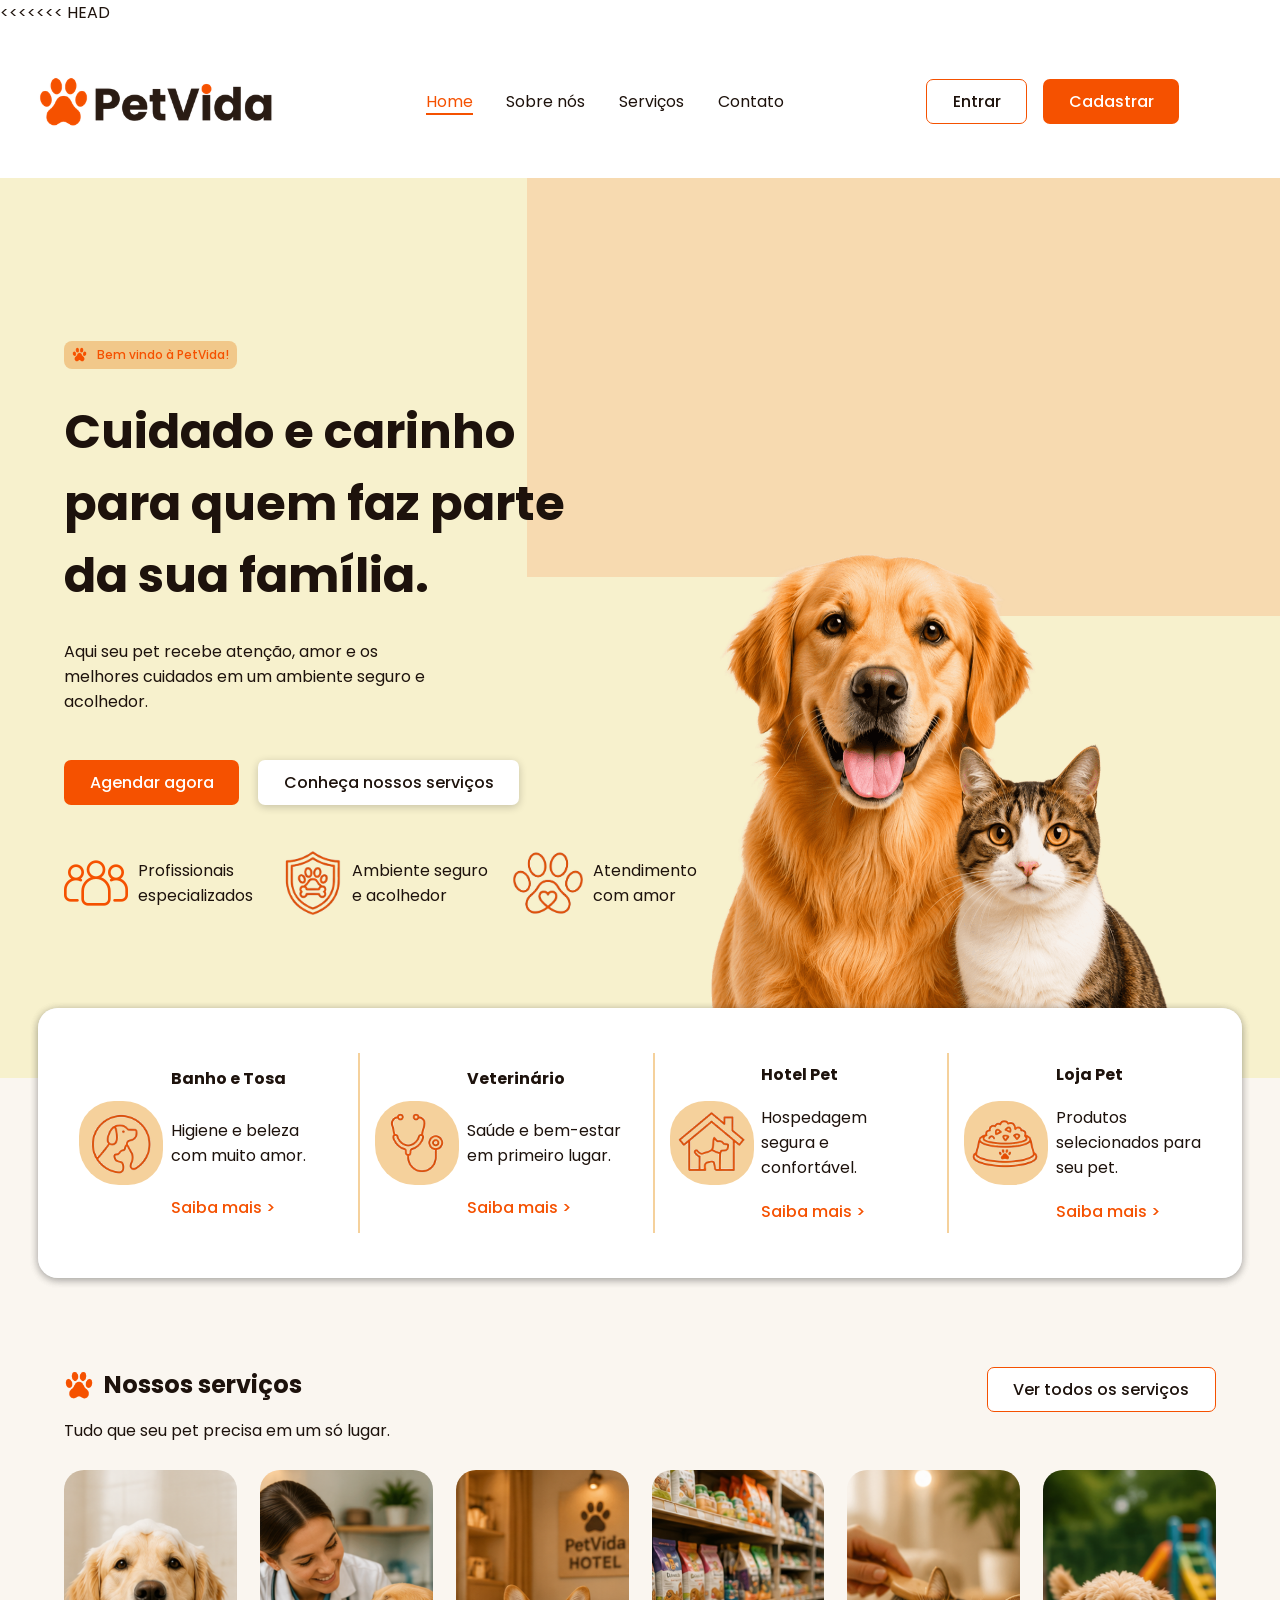
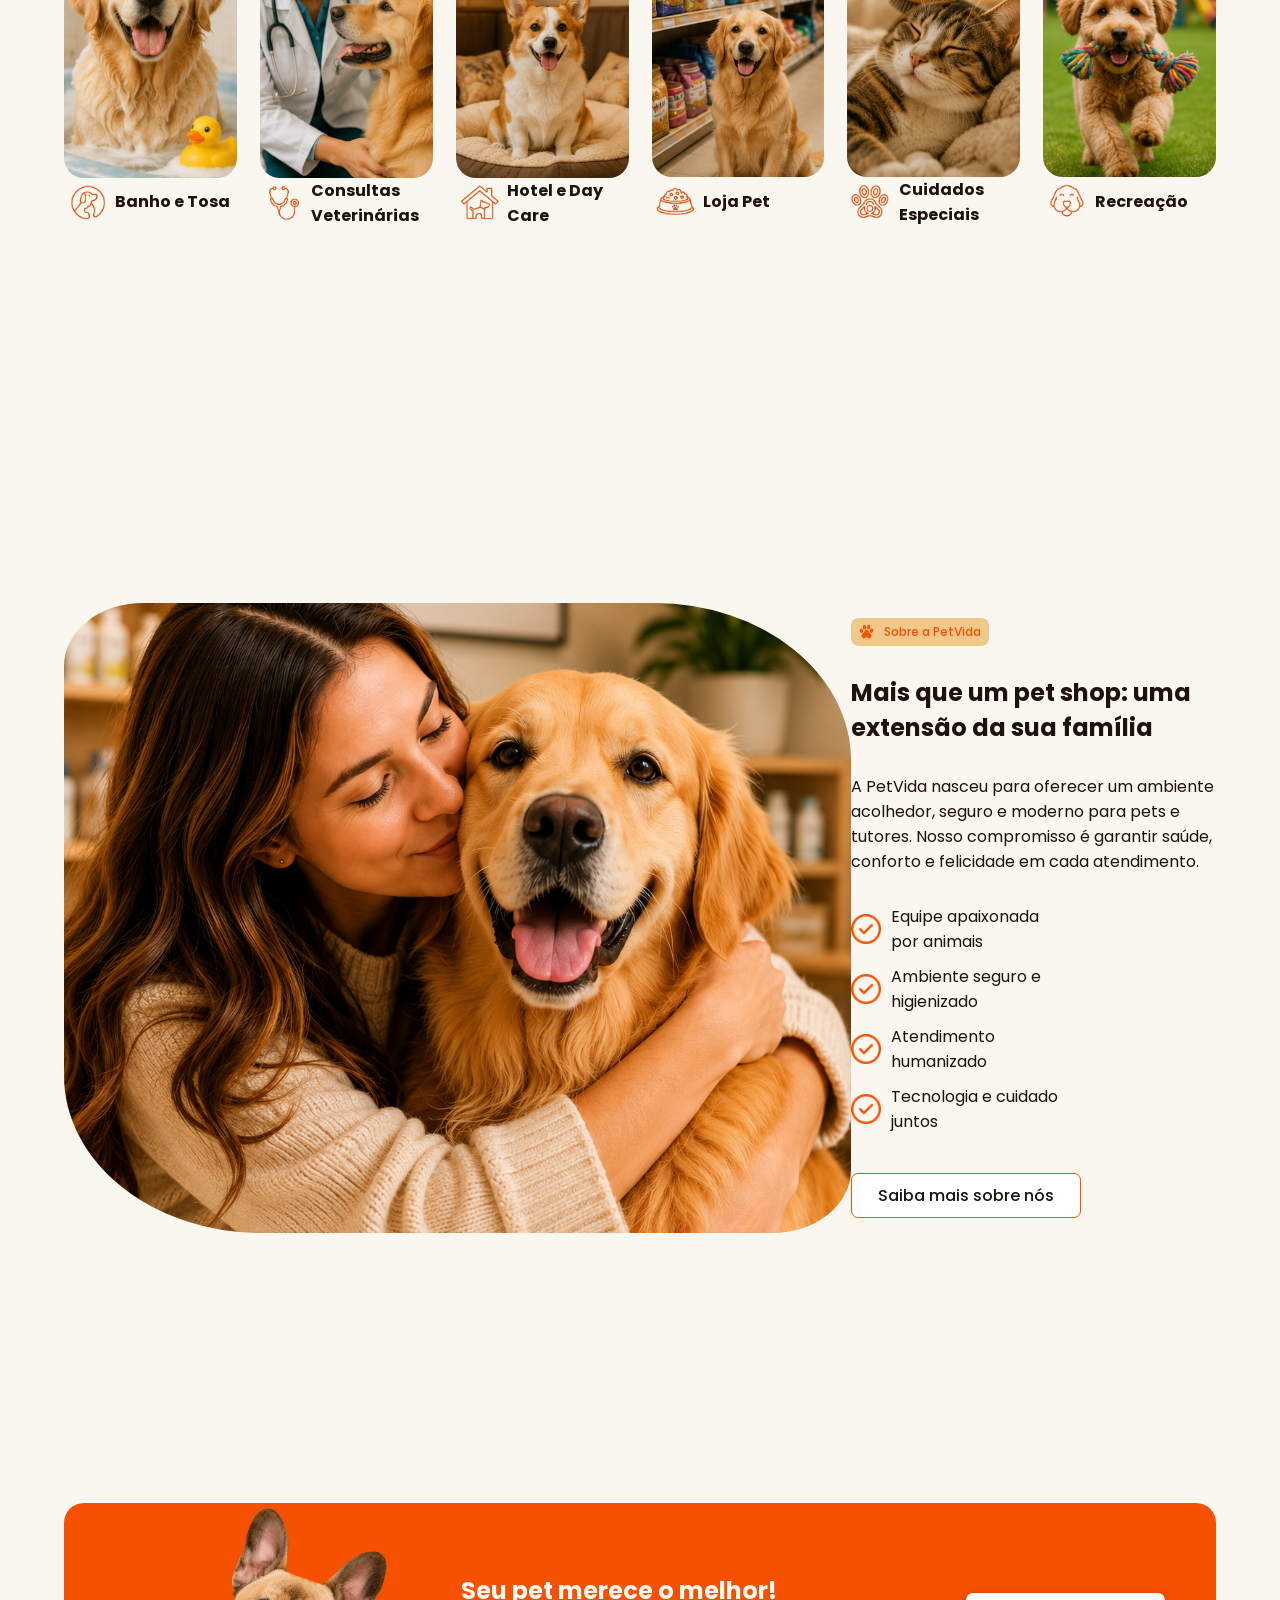
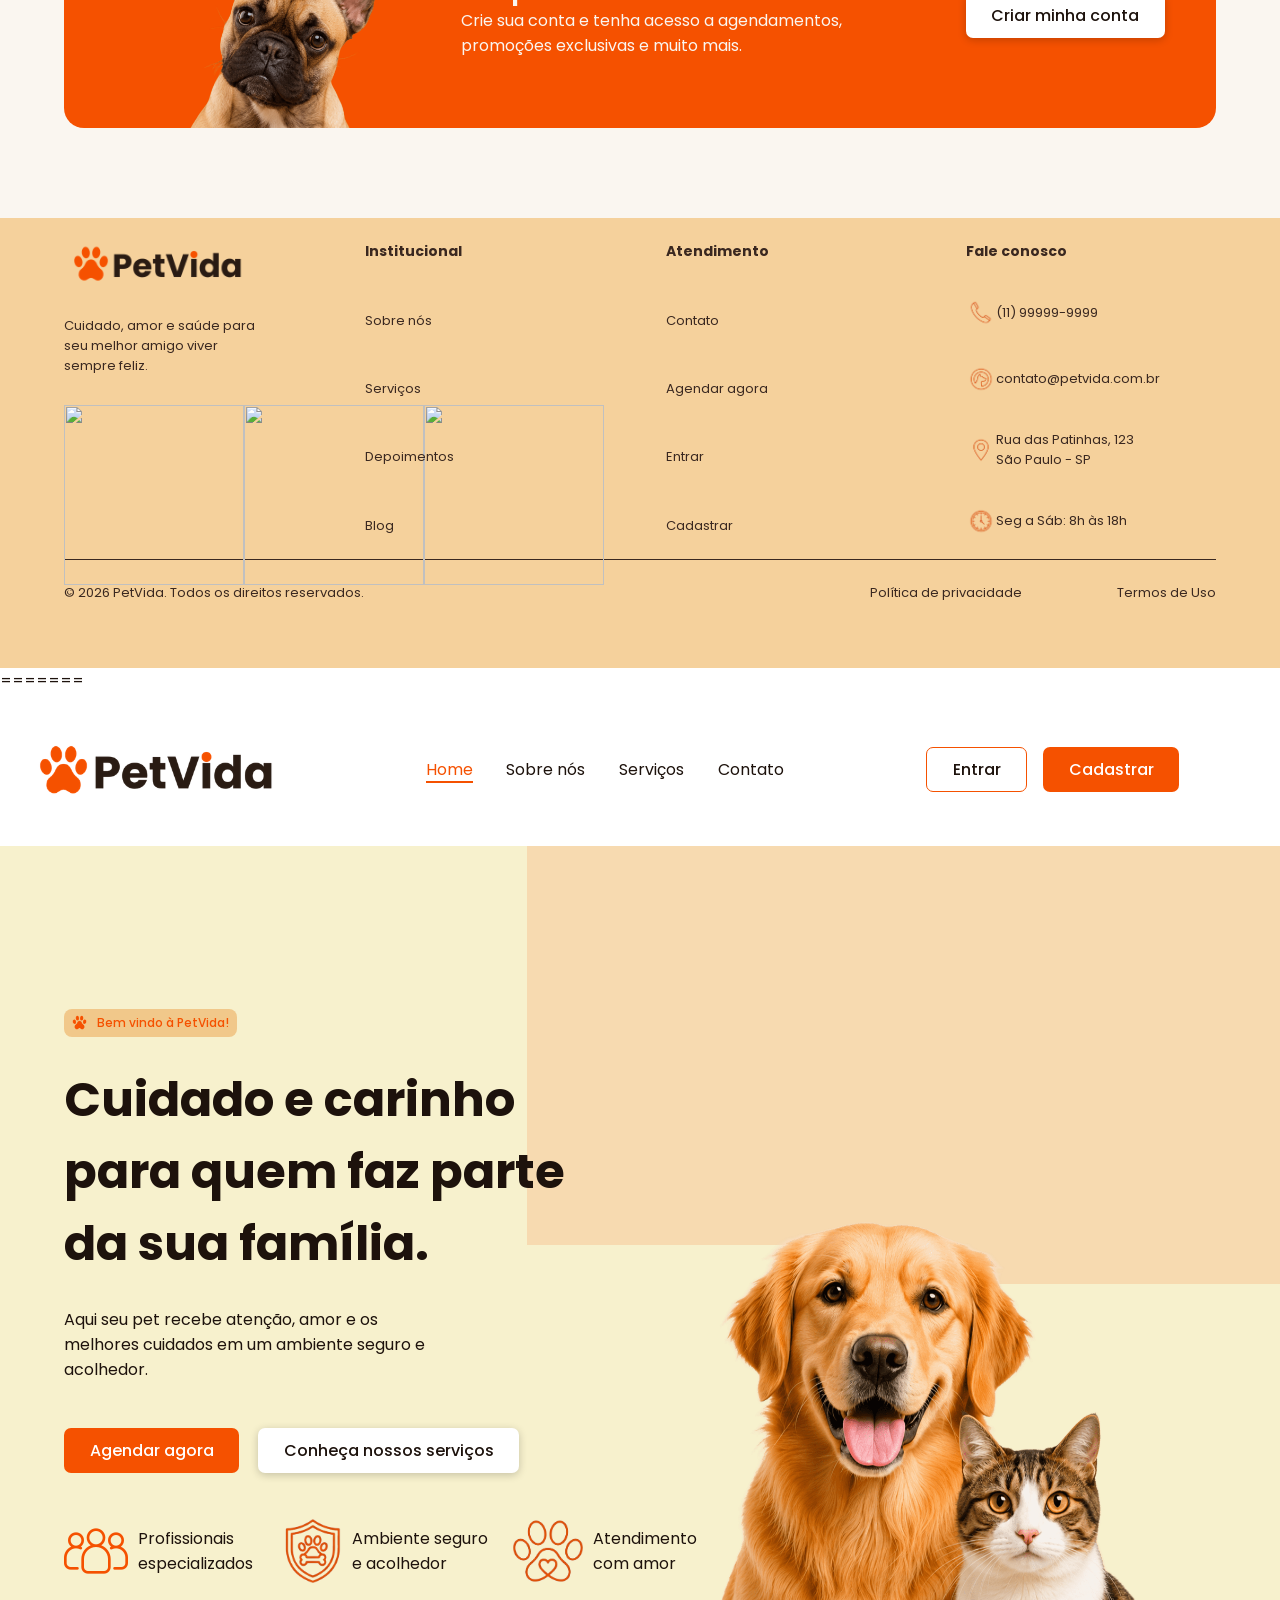
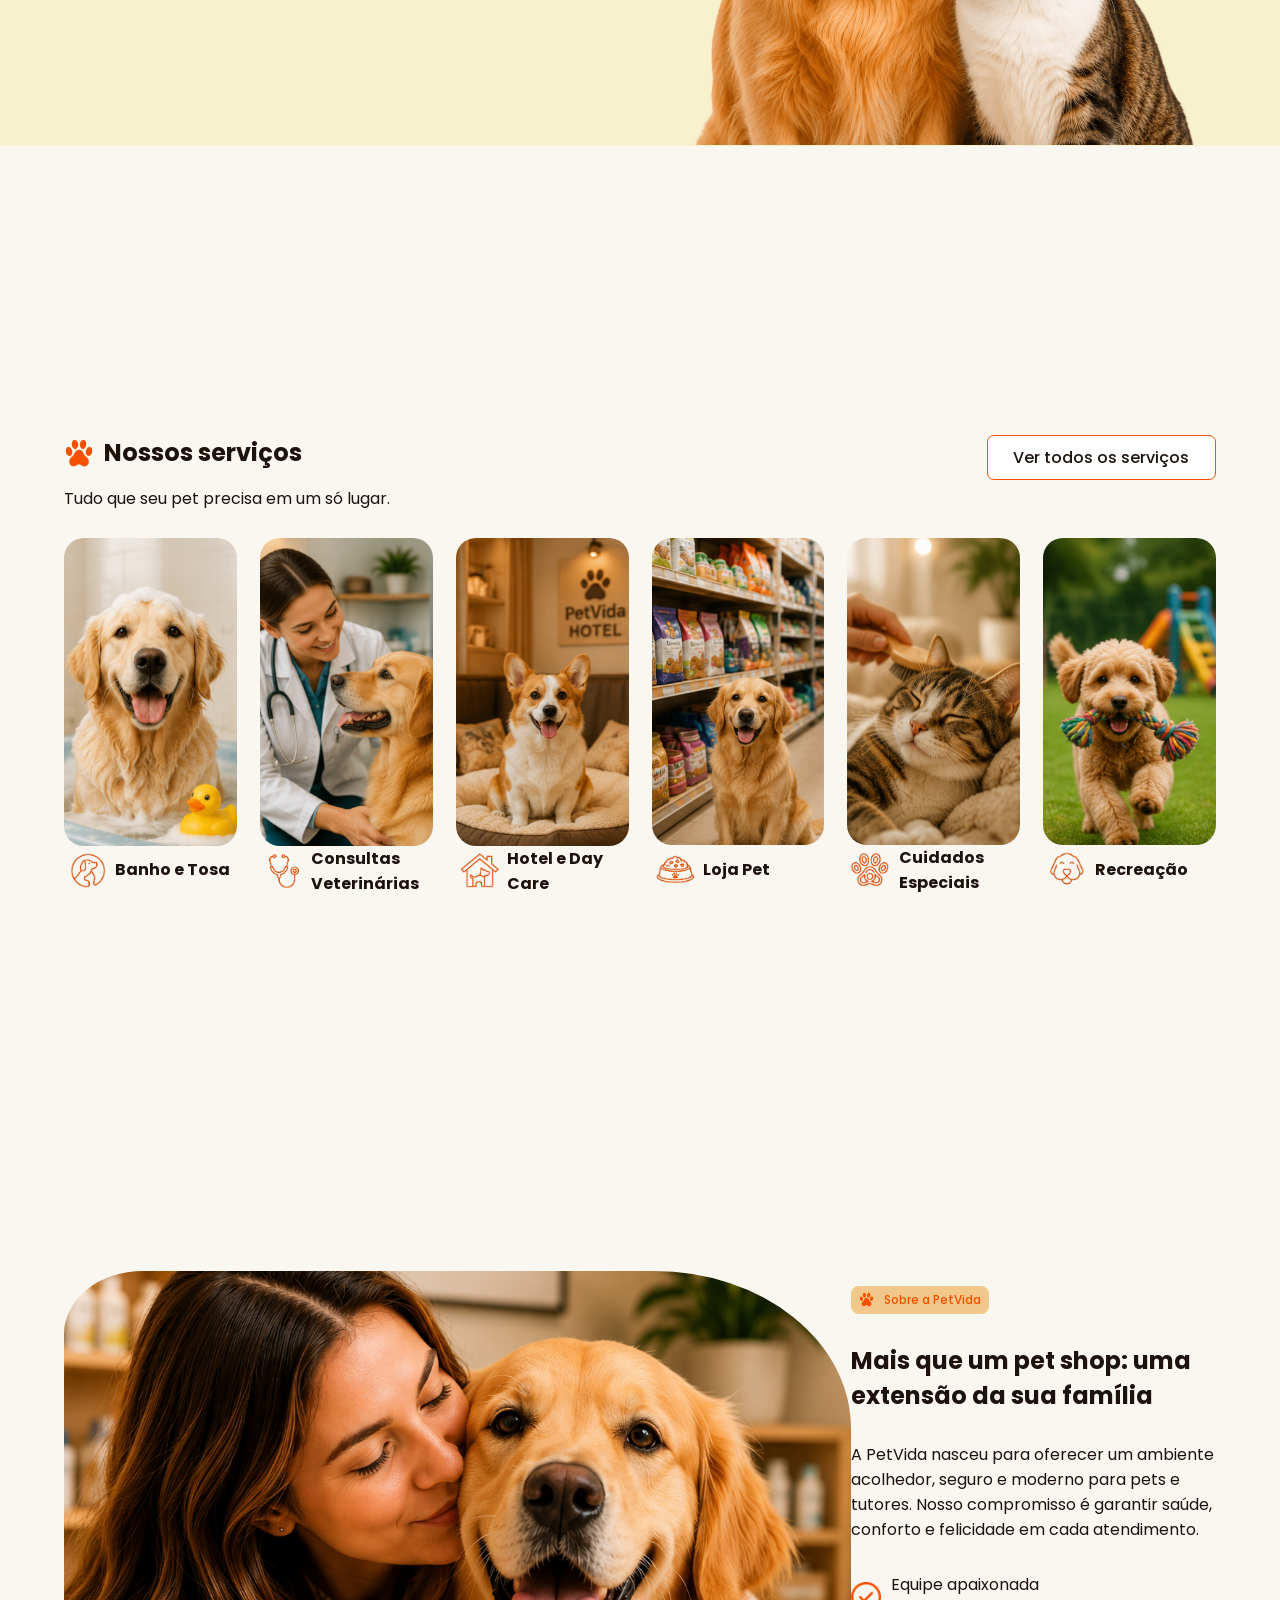
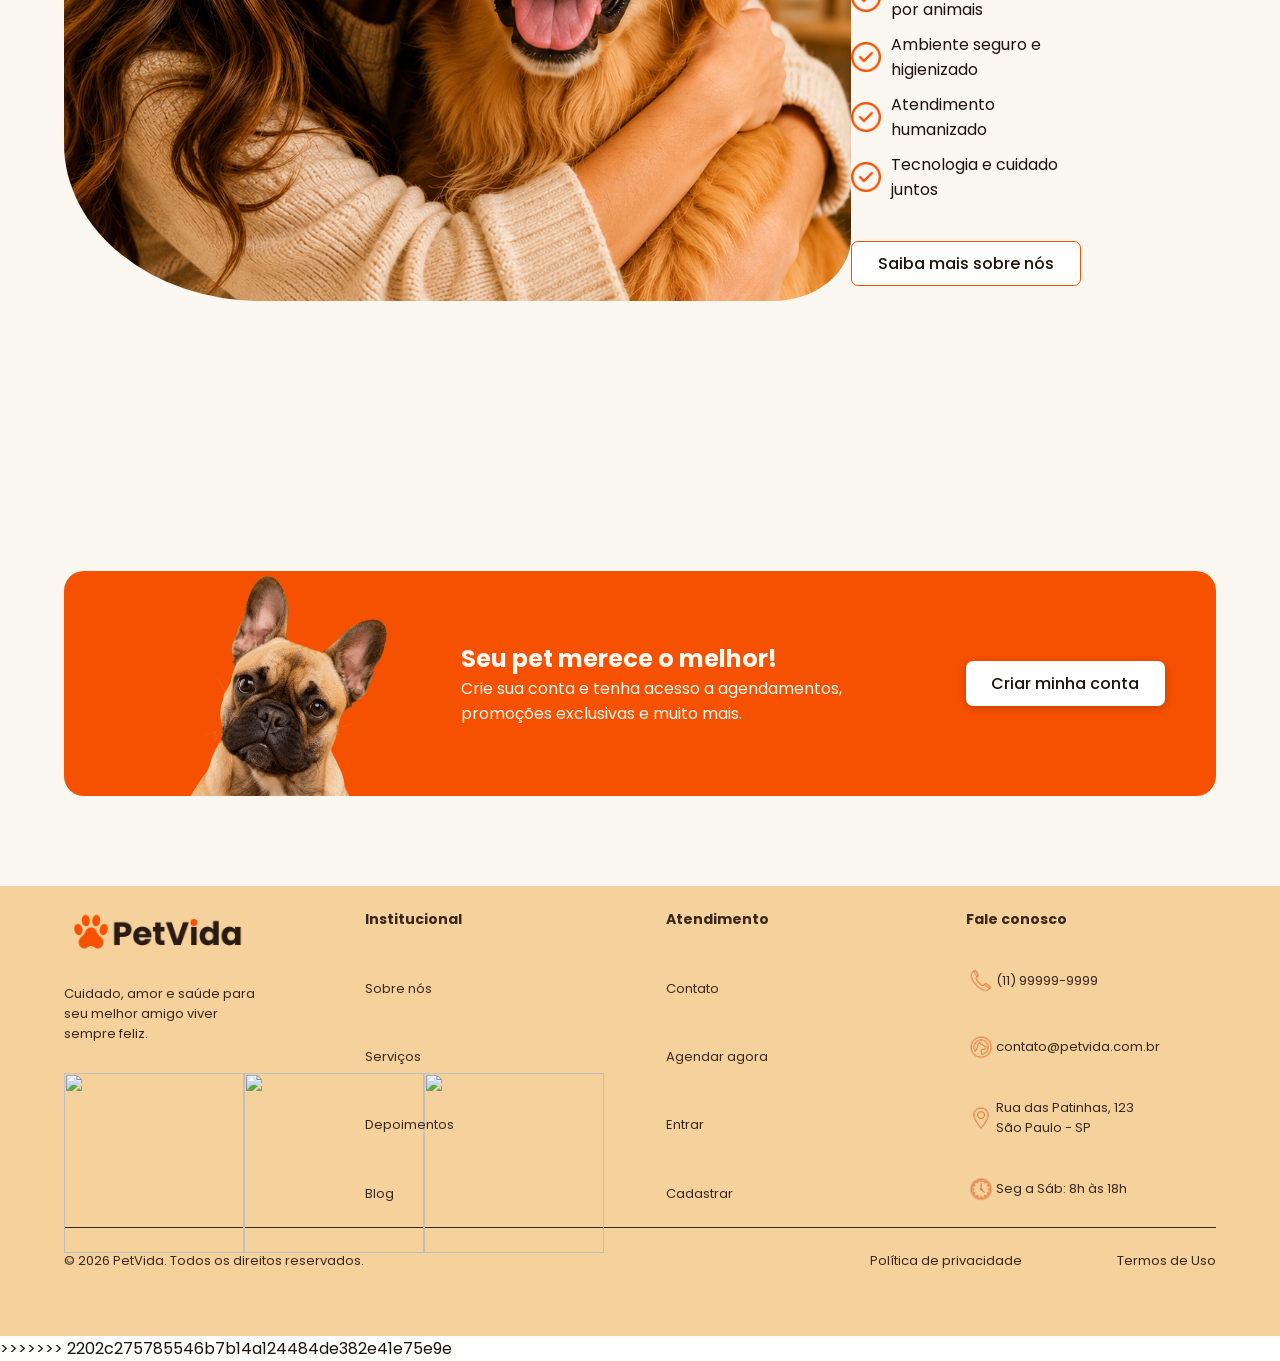
==== commit f7cb2e9f: "Fix: atualizando projeto com as correções locais de responsividade" ====
--- a/index.html
+++ b/index.html
@@ -1,3 +1,4 @@
+<<<<<<< HEAD
 <!DOCTYPE html>
 <html lang="pt-br">
 <head>
@@ -283,4 +284,291 @@
 
     <script src="app.js"></script>
 </body>
+=======
+<!DOCTYPE html>
+<html lang="pt-br">
+<head>
+    <meta charset="UTF-8">
+    <meta name="viewport" content="width=device-width, initial-scale=1.0">
+    <title>PetVida | Cuidado completo para seu pet</title>
+
+    <link rel="stylesheet" href="estilo.css">
+    <link rel="stylesheet" href="responsividade.css">
+
+    <link rel="preconnect" href="https://fonts.googleapis.com">
+    <link rel="preconnect" href="https://fonts.gstatic.com" crossorigin>
+    <link href="https://fonts.googleapis.com/css2?family=Cabin:ital,wght@0,400..700;1,400..700&family=Poppins:ital,wght@0,100;0,200;0,300;0,400;0,500;0,600;0,700;0,800;0,900;1,100;1,200;1,300;1,400;1,500;1,600;1,700;1,800;1,900&family=Raleway:ital,wght@0,100..900;1,100..900&display=swap" rel="stylesheet">
+</head>
+<body>
+    <!--Cabeçalho de navegação-->
+    <header>
+        <nav class="nav_header">
+            <img class="img_logo" src="logo_PetVida.png" alt="Logo do pet shop PetVida. Possui uma pata de cachorro laranja à esquerda seguido do texto PetVida em cor marrom escura e o pingo do i na cor laranja">
+            <img class="menu" src="ícones/menu.png" alt="" onclick="toggleMenu()">
+            <div class="div_menu" id="menu">
+                <div class="div_menu_inutil">
+                    <ul class="ul_header">
+                        <li><a href="index.html" class="active">Home</a></li>
+                        <li><a href="paginação/sobre nós/sobre_nos.html" class="link_header">Sobre nós</a></li>
+                        <li><a href="" class="link_header">Serviços</a></li>
+                        <li><a href="" class="link_header">Contato</a></li>
+                    </ul>
+                    <div class="div_header">
+                        <a class="button_cta secondary" href="#">Entrar</a>
+                        <a class="button_cta primary" href="#">Cadastrar</a>
+                    </div>
+                </div>
+                
+            </div>
+            
+        </nav>
+    </header>
+
+    <!--Seção principal dos conteúdos-->
+    <main>
+        <!--Seção Hero: apresentação inicial do site-->
+        <section id="section_hero">
+            <article class="article_hero">
+                <div class="div_tag">
+                    <img src="icon_patinha.png" alt="Ícone de pata de cachorro na cor laranja">
+                    <p>Bem vindo à PetVida!</p>
+                </div>
+                <h1>Cuidado e carinho para quem faz parte da sua família.</h1>
+                <p class="p_hero">Aqui seu pet recebe atenção, amor e os melhores cuidados em um ambiente seguro e acolhedor.</p>
+                <div class="div_hero_itens">
+                    <a class="button_cta primary" href="#">Agendar agora</a>
+                    <a class="button_cta terciary" href="#">Conheça nossos serviços</a>
+                </div>
+                <div class="div_hero_itens">
+                    <div class="div_hero">
+                        <img src="ícones/icon_team.png" alt="">
+                        <p>Profissionais especializados</p>
+                    </div>
+                    <div class="div_hero">
+                        <img src="ícones/icon_protecao.png" alt="">
+                        <p>Ambiente seguro e acolhedor</p>
+                    </div>
+                    <div class="div_hero">
+                        <img src="ícones/icon_patinha_coracao.png" alt="">
+                        <p>Atendimento com amor</p>
+                    </div>
+                </div>
+            </article>
+            <article class="article_hero_img">
+                <img src="imagens index/img_hero.png" alt="Imagem de um cachorro golden e um gato malhado a sua frente, ambos tranquilos.">
+                <div class="blob"></div>
+                <div class="blob02"></div>
+            </article>
+        </section>
+
+        <!--Seção extra da hero-->
+        <section id="section_hero_extra" class="section_hero_extra">
+            <div class="div_hero_extra">
+                <img src="ícones/icon_sub_logo.png" alt="">
+                <div>
+                    <h4>Banho e Tosa</h4>
+                    <p>Higiene e beleza com muito amor.</p>
+                    <a href="" class="link">Saiba mais
+                        <span>></span>
+                    </a>
+                </div>
+            </div>
+            <div class="div_hero_extra">
+                <img src="ícones/icon_veterinario.png" alt="">
+                <div>
+                    <h4>Veterinário</h4>
+                    <p>Saúde e bem-estar em primeiro lugar.</p>
+                    <a href="" class="link">Saiba mais
+                        <span>></span>
+                    </a>
+                </div>
+            </div>
+            <div class="div_hero_extra">
+                <img src="ícones/icon_casinha.png" alt="">
+                <div>
+                    <h4>Hotel Pet</h4>
+                    <p>Hospedagem segura e confortável.</p>
+                    <a href="" class="link">Saiba mais
+                        <span>></span>
+                    </a>
+                </div>
+            </div>
+            <div class="div_hero_extra">
+                <img src="ícones/icon_racao.png" alt="">
+                <div>
+                    <h4>Loja Pet</h4>
+                    <p>Produtos selecionados para seu pet.</p>
+                    <a href="" class="link">Saiba mais
+                        <span>></span>
+                    </a>
+                </div>
+            </div>
+        </section>
+
+        <!--Seção "Nossos serviços"-->
+        <section id="section_servicos">
+            <article class="article_servicos">
+                <div>
+                    <div class="div_titulo_servicos">
+                        <img src="icon_patinha.png" alt="">
+                        <h2>Nossos serviços</h2>
+                    </div>
+                    <p>Tudo que seu pet precisa em um só lugar.</p>
+                </div>
+                <a class="button_cta secondary" href="#">Ver todos os serviços</a>
+            </article>
+            <article class="article_servicos">
+                <div class="cards_servicos">
+                    <img src="imagens index/img_banho_tosa.png" alt="">
+                    <div>
+                        <img src="ícones/icon_sub_logo.png" alt="">
+                        <h4>Banho e Tosa</h4>
+                    </div>
+                </div>
+                <div class="cards_servicos">
+                    <img src="imagens index/img_veterinario.png" alt="">
+                    <div>
+                        <img src="ícones/icon_veterinario.png" alt="">
+                        <h4>Consultas Veterinárias</h4>
+                    </div>
+                </div>
+                <div class="cards_servicos">
+                    <img src="imagens index/img_hotel.png" alt="">
+                    <div>
+                        <img src="ícones/icon_casinha.png" alt="">
+                        <h4>Hotel e Day Care</h4>
+                    </div>
+                </div>
+                <div class="cards_servicos">
+                    <img src="imagens index/img_loja.png" alt="">
+                    <div>
+                        <img src="ícones/icon_racao.png" alt="">
+                        <h4>Loja Pet</h4>
+                    </div>
+                </div>
+                <div class="cards_servicos">
+                    <img src="imagens index/img_cuidados.png" alt="">
+                    <div>
+                        <img src="ícones/icon_borda_patinha.png" alt="">
+                        <h4>Cuidados Especiais</h4>
+                    </div>
+                </div>
+                <div class="cards_servicos">
+                    <img src="imagens index/img_recreacao.png" alt="">
+                    <div>
+                        <img src="ícones/icon_cachorro.png" alt="">
+                        <h4>Recreação</h4>
+                    </div>
+                </div>
+            </article>
+        </section>
+
+        <!--Seção "Sobre a PetVida"-->
+        <section id="section_sobre" class="section_sobre">
+            <img class="img_sobre" src="imagens index/img_sobre.png" alt="">
+            <article class="article_sobre">
+                <div class="div_tag">
+                    <img src="icon_patinha.png" alt="Ícone de pata de cachorro na cor laranja">
+                    <p>Sobre a PetVida</p>
+                </div>
+                <h2>Mais que um pet shop: uma extensão da sua família</h2>
+                <p>A PetVida nasceu para oferecer um ambiente acolhedor, seguro e moderno para pets e tutores. Nosso compromisso é garantir saúde, conforto e felicidade em cada atendimento.</p>
+                <ul class="lista_sobre">
+                    <li class="lista_item_sobre">
+                        <img src="ícones/icon_check.png" alt="">
+                        <p>Equipe apaixonada por animais</p>
+                    </li>
+                    <li class="lista_item_sobre">
+                        <img src="ícones/icon_check.png" alt="">
+                        <p>Ambiente seguro e higienizado</p>
+                    </li>
+                    <li class="lista_item_sobre">
+                        <img src="ícones/icon_check.png" alt="">
+                        <p>Atendimento humanizado</p>
+                    </li>
+                    <li class="lista_item_sobre">
+                        <img src="ícones/icon_check.png" alt="">
+                        <p>Tecnologia e cuidado juntos</p>
+                    </li>
+                </ul>
+                <a class="button_cta secondary" href="paginação/sobre nós/sobre_nos.html">Saiba mais sobre nós</a>
+            </article>
+        </section>
+
+        <!--Seção "O que os clientes falam"-->
+        <section>
+
+        </section>
+
+        <!--Seção CTA-->
+        <section id="section_cta">
+            <img src="imagens index/img_cta.png" alt="">
+            <div>
+                <h2>Seu pet merece o melhor!</h2>
+                <p>Crie sua conta e tenha acesso a agendamentos, promoções exclusivas e muito mais.</p>
+            </div>
+            <a class="button_cta terciary" href="#">Criar minha conta</a>
+        </section>
+    </main>
+
+    <!--Rodapé para navegação final-->
+    <footer>
+        <article>
+            <div class="div_footer">
+                <img src="logo_PetVida.png" alt="Logo do pet shop PetVida. Possui uma pata de cachorro laranja à esquerda seguido do texto PetVida em cor marrom escura e o pingo do i na cor laranja">
+                <p>Cuidado, amor e saúde para seu melhor amigo viver sempre feliz.</p>
+                <div>
+                    <img src="" alt="">
+                    <img src="" alt="">
+                    <img src="" alt="">
+                </div>
+            </div>
+            <div class="div_footer_textos">
+                <h4>Institucional</h4>
+                <a href="#section_sobre">Sobre nós</a>
+                <a href="#section_servicos">Serviços</a>
+                <a href="">Depoimentos</a>
+                <a href="">Blog</a>
+            </div>
+            <div class="div_footer_textos">
+                <h4>Atendimento</h4>
+                <a href="">Contato</a>
+                <a href="">Agendar agora</a>
+                <a href="">Entrar</a>
+                <a href="">Cadastrar</a>
+            </div>
+            <div class="div_footer_textos">
+                <h4>Fale conosco</h4>
+                <span>
+                    <img src="ícones/icon_telefone.png" alt="">
+                    <p>(11) 99999-9999</p>
+                </span>
+                <span>
+                    <img src="ícones/icon_arroba.png" alt="">
+                    <p>contato@petvida.com.br</p>
+                </span>
+                <span>
+                    <img src="ícones/icon_localizacao.png" alt="">
+                    <p>Rua das Patinhas, 123 São Paulo - SP</p>
+                </span>
+                <span>
+                    <img src="ícones/icon_horario.png" alt="">
+                    <p>Seg a Sáb: 8h às 18h</p>
+                </span>
+            </div>
+        </article>
+        <article>
+            <div>
+                <p>© 2026 PetVida. Todos os direitos reservados.</p>
+            </div>
+            <div>
+                <p>Política de privacidade</p>
+                <p>Termos de Uso</p>
+            </div>
+        </article>
+    </footer>
+
+    <script src="app.js"></script>
+</body>
+>>>>>>> 2202c275785546b7b14a124484de382e41e75e9e
 </html>
--- a/estilo.css
+++ b/estilo.css
@@ -1,623 +1,623 @@
-* {
-    margin: 0;
-    padding: 0;
-    text-decoration: none;
-    list-style-type: none;
-
-    font-family: 'Poppins';
-    color: #1d120c;
-
-    box-sizing: border-box;
-}
-
-main {
-    min-height: 100vh;
-    background-color: #FAF6F0;
-    display: flex;
-    flex-direction: column;
-    align-items: center;
-    gap: 15vh;
-}
-
-header {
-    background-color: #FFFFFF;
-    width: 100%;
-    height: 17vh;
-    box-sizing: border-box;
-    display: flex;
-    align-items: center;
-}
-
-.menu {
-    width: 0;
-}
-
-.img_logo {
-    width: 250px;
-}
-
-.nav_header {
-    padding: 0 2%;
-
-    display: flex;
-    flex-direction: row;
-    justify-content: space-between;
-    align-items: center;
-    width: 100%;
-
-    .active {
-        color: #f55100;
-        border-bottom: #f55100 solid 2px;
-    }
-}
-
-.div_menu {
-    display: flex;
-    flex-direction: row;
-    justify-content: space-around;
-    align-items: center;
-    width: 70vw;
-}
-
-.div_menu_inutil {
-    display: flex;
-    flex-direction: row;
-    justify-content: space-around;
-    align-items: center;
-    width: 100%;
-}
-
-.ul_header {
-    width: 40%;
-    display: flex;
-    flex-direction: row;
-    justify-content: space-between;
-}
-
-.div_header {
-    width: 30%;
-    display: flex;
-    justify-content: space-around;
-}
-
-.link_header {
-    transition: 0.4s;
-}
-
-.link_header:hover {
-    color: #f55100;
-    font-weight: 500;
-}
-
-footer {
-    background-color: #f5d19c;
-    width: 100%;
-    box-sizing: border-box;
-    height: 50vh;
-    padding: 0 5%;
-
-    article {
-        padding: 2% 0;
-        display: flex;
-        flex-direction: row;
-        justify-content: space-between;
-
-        font-size: 13px;
-
-        div, p, a, h4, img, span {
-            color: #3a2820;
-        }
-
-        h4 {
-            font-size: 14px;
-        }
-    }
-
-    article:first-of-type {
-        height: 38vh;
-        border-bottom: #3a2820 solid 1px;
-        padding-right: 5%;
-
-        div {
-            width: 15vw;
-        }
-    }
-
-    article:last-of-type {
-        div {
-            width: 30%;
-            display: flex;
-            flex-direction: row;
-            justify-content: space-between;
-        }
-    }
-}
-
-.div_footer {
-    display: flex;
-    flex-direction: column;
-    gap: 10%;
-
-    img {
-        width: 180px;
-    }
-
-    div {
-        width: 50%;
-        display: flex;
-        flex-direction: row;
-        justify-content: space-between;
-    }
-}
-
-.div_footer_textos {
-    display: flex;
-    flex-direction: column;
-    justify-content: space-between;
-
-    a {
-        display: flex;
-        flex-direction: row;
-    }
-
-    span {
-        display: flex;
-        flex-direction: row;
-        align-items: center;
-
-        img {
-            width: 30px;
-        }
-    }
-}
-
-.div_tag {
-    display: flex;
-    flex-direction: row;
-    align-items: center;
-    gap: 10px;
-
-    background-color: #f1c88a;
-    width: fit-content;
-    height: 28px;
-    border-radius: 8px;
-    padding: 0 8px;
-
-    font-size: 12px;
-    font-weight: 500;
-
-    img {
-        width: 15px;
-        background-color: #f1c88a;
-    }
-
-    p {
-        background-color: #f1c88a;
-        color: #f55100;
-    }
-}
-
-.button_cta {
-    height: 45px;
-    width: fit-content;
-    padding: 0 2vw;
-    box-sizing: border-box;
-    
-    border-radius: 7px;
-    border: none;
-
-    font-size: 16px;
-    text-align: center;
-    font-weight: 500;
-    display: flex;
-    align-items: center;
-}
-
-.primary {
-    background-color: #f55100;
-    color: #FFFFFF;
-    transition: all 0.5s ease;
-}
-
-.primary:hover {
-    background: #db4b03;
-    transform: translateY(-2px);
-    box-shadow: 0 8px 20px rgba(172, 87, 3, 0.397);
-}
-
-.secondary {
-    background-color: #FFFFFF;
-    border: #f55100 solid 1px;
-    transition: all 0.5s ease;
-}
-
-.secondary:hover {
-    cursor: pointer;
-    background-color: #f55100;
-    border: #f55100 solid 1px;
-    color: #FFFFFF;
-}
-
-.terciary {
-    background-color: #FFFFFF;
-    box-shadow: 0 2px 8px 0 rgba(0, 0, 0, 0.2);
-    transition: all 0.5s ease;
-}
-
-.terciary:hover {
-    transform: translateX(4px);
-}
-
-#section_hero {
-    box-sizing: border-box;
-    display: flex;
-    flex-direction: row;
-    justify-content: space-around;
-
-    height: 100vh;
-    width: 100%;
-    overflow: hidden;
-
-    background-color: #f7f1cd;
-}
-
-.article_hero {
-    width: 60vw;
-    display: flex;
-    flex-direction: column;
-    justify-content: center;
-    gap: 3%;
-
-    padding-left: 5%;
-    z-index: 999;
-
-    .p_hero {
-        width: 30vw;
-    }
-
-    h1 {
-        font-size: 48px;
-        width: 40vw;
-    }
-}
-
-.div_hero_itens {
-    margin-top: 3%;
-    display: flex;
-    flex-direction: row;
-    gap: 3%;
-}
-
-.div_hero {
-    display: flex;
-    flex-direction: row;
-    align-items: center;
-    gap: 5%;
-
-    img {
-        height: 64px;
-    }
-}
-
-.article_hero_img {
-    width: 50vw;
-    background-color: #f7f1cd;
-    position: relative;
-
-    img {
-        width: 45vw;
-        position: absolute;
-        right: 10%;
-        bottom: 0%;
-        z-index: 2;
-    }
-}
-
-.blob {
-    position: relative;
-    right: 30%;
-    top: -20%;
-    z-index: 1;
-    aspect-ratio: 1;
-    clip-path: shape(from 21.48% 77.43%,curve to 9.56% 54.28% with 13.72% 67.07%,curve to 11.45% 28.44% with 5.40% 41.49%,curve to 31.46% 14.60% with 17.49% 15.38%,curve to 57.56% 13.99% with 45.43% 13.82%,curve to 80.27% 22.47% with 69.70% 14.17%,curve to 94.60% 45.00% with 90.84% 30.78%,curve to 86.59% 67.83% with 98.35% 59.22%,curve to 65.52% 87.77% with 74.83% 76.45%,curve to 42.71% 93.44% with 56.20% 99.10%,curve to 21.48% 77.43% with 29.23% 87.79%);
-    background-color: #f7dab0;
-}
-
-.blob02 {
-    position: relative;
-    left: 20%;
-    bottom: 80%;
-    z-index: 1;
-    aspect-ratio: 1;
-    clip-path: shape(from 82.40% 69.34%,curve to 50.10% 84.99% with 66.71% 80.40%,curve to 19.57% 76.13% with 33.50% 89.59%,curve to 15.98% 47.89% with 5.65% 62.67%,curve to 37.19% 23.62% with 26.31% 33.11%,curve to 64.91% 17.94% with 48.07% 14.13%,curve to 89.91% 40.02% with 81.75% 21.76%,curve to 82.40% 69.34% with 98.08% 58.28%);  
-    background-color: #f7dab0;
-}
-
-.section_hero_extra {
-    width: 94vw;
-    height: 30vh;
-    padding: 2%;
-    background-color: #FFFFFF;
-    border-radius: 20px;
-    box-shadow: 0 2px 8px 0 rgba(0, 0, 0, 0.2);
-
-    display: flex;
-    flex-direction: row;
-    justify-content: space-between;
-    align-items: center;
-
-    position: absolute;
-    z-index: 999999;
-    bottom: -42%;
-}
-
-.div_hero_extra {
-    height: 20vh;
-    width: 21vw;
-    display: flex;
-    flex-direction: row;
-    align-items: center;
-    gap: 3%;
-
-    padding-left: 15px;
-    border-left: #f5d19c solid 2px;
-
-    img {
-        width: 84px;
-        height: 84px;
-        background-color: #f5d19c;
-        border-radius: 35px 40px;
-    }
-
-    div {
-        height: 20vh;
-        display: flex;
-        flex-direction: column;
-        justify-content: space-around;
-    }
-}
-
-.link {
-    color: #f55100;
-    font-weight: 500;
-    transition: 0.5s;
-
-    span {
-        color: #f55100;
-        font-weight: 500;
-        transition: 0.5s;
-    }
-}
-
-.link:hover {
-    font-weight: 600;
-    transform: translateX(4px);
-    
-    span {
-        font-weight: 600;
-    }
-}
-
-.div_hero_extra:first-of-type {
-    border: none;
-}
-
-#section_servicos {
-    margin-top: 10vh;
-    width: 100%;
-    height: 85vh;
-    padding: 5%;
-}
-
-.article_servicos {
-    width: 100%;
-    display: flex;
-    flex-direction: row;
-    justify-content: space-between;
-    align-items: start;
-    gap: 2%;
-
-    margin-bottom: 3vh;
-}
-
-.div_titulo_servicos {
-    display: flex;
-    flex-direction: row;
-    align-items: center;
-    gap: 3%;
-
-    margin-bottom: 5%;
-
-    img {
-        width: 30px;
-        height: 30px;
-    }
-}
-
-.cards_servicos {
-    width: 20%;
-
-    img {
-        width: 100%;
-        border-radius: 20px;
-    }
-
-    div {
-        display: flex;
-        flex-direction: row;
-        align-items: center;
-        gap: 2%;
-
-        img {
-            width: 48px;
-            height: 48px;
-        }
-    }
-}
-
-.section_sobre {
-    padding: 0 5%;
-    width: 100%;
-    height: 70vh;
-
-    display: flex;
-    flex-direction: row;
-    align-items: center;
-    justify-content: space-around;
-}
-
-.img_sobre {
-    height: 70vh;
-    border-radius: 10% 25%;
-}
-
-.article_sobre {
-    width: 40vw;
-    height: 70vh;
-    display: flex;
-    flex-direction: column;
-    justify-content: space-around;
-}
-
-.lista_item_sobre {
-    margin-bottom: 10px;
-    width: 60%;
-    display: flex;
-    flex-direction: row;
-    gap: 10px;
-    align-items: center;
-
-    img {
-        width: 30px;
-        height: 30px;
-    }
-}
-
-#section_cta {
-    margin-bottom: 10vh;
-    width: 90%;
-    height: 25vh;
-    background-color: #f55100;
-    border-radius: 20px;
-
-    display: flex;
-    flex-direction: row;
-    justify-content: space-around;
-    align-items: center;
-
-    position: relative;
-
-    img {
-        position: absolute;
-        bottom: 0%;
-        right: 70%;
-        width: 25%;
-    }
-
-    div {
-        margin-left: 30%;
-        width: 35%;
-
-        h2, p {
-            color: #FAF6F0;
-        }
-    }
-}
-
-.img_hero_sobre {
-    width: 100%;
-    height: 100%;
-    object-fit: cover;
-}
-
-.cards {
-    width: 100%;
-    height: 30%;
-
-    display: flex;
-    flex-direction: row;
-    justify-content: space-around;
-    align-items: start;
-}
-
-.article_cards {
-    width: 67vw;
-    height: 30%;
-
-    display: flex;
-    flex-direction: row;
-    justify-content: space-around;
-    align-items: start;
-}
-
-.cards_sobre {
-    width: 23%;
-    height: 20vh;
-    background-color: #f7f1cd;
-    border: #f1c88a solid 1px;
-    border-radius: 20px;
-
-    display: flex;
-    flex-direction: column;
-    justify-content: center;
-    align-items: center;
-    text-align: center;
-
-    img {
-        height: 40px;
-        margin-bottom: 10px;
-    }
-
-    p {
-        font-size: 13px;
-    }
-}
-
-.cards_mvv {
-    width: 20vw;
-    height: 36vh;
-    background-color: #f7f1cd;
-    border: #f1c88a solid 1px;
-    border-radius: 20px;
-
-    display: flex;
-    flex-direction: column;
-    gap: 10px;
-
-    ul li {
-        list-style-type: circle;
-        margin-left: 30%;
-        margin-right: 10%;
-    }
-
-    p {
-        margin-left: 10%;
-    }
-
-    div {
-        margin-top: 10%;
-        margin-left: 10%;
-        width: 100%;
-        display: flex;
-        flex-direction: row;
-        gap: 10px;
-
-        img {
-            width: 36px;
-        }
-    }
-}
-
-.section_mvv {
-    padding: 0 3%;
-    display: flex;
-    flex-direction: row;
-    justify-content: space-around;
-}
-
-.img_mvv {
-    width: 25vw;
-    height: 36vh;
-    object-fit: cover;
-    border-radius: 20px 40px;
+* {
+    margin: 0;
+    padding: 0;
+    text-decoration: none;
+    list-style-type: none;
+
+    font-family: 'Poppins';
+    color: #1d120c;
+
+    box-sizing: border-box;
+}
+
+main {
+    min-height: 100vh;
+    background-color: #FAF6F0;
+    display: flex;
+    flex-direction: column;
+    align-items: center;
+    gap: 15vh;
+}
+
+header {
+    background-color: #FFFFFF;
+    width: 100%;
+    height: 17vh;
+    box-sizing: border-box;
+    display: flex;
+    align-items: center;
+}
+
+.menu {
+    width: 0;
+}
+
+.img_logo {
+    width: 250px;
+}
+
+.nav_header {
+    padding: 0 2%;
+
+    display: flex;
+    flex-direction: row;
+    justify-content: space-between;
+    align-items: center;
+    width: 100%;
+
+    .active {
+        color: #f55100;
+        border-bottom: #f55100 solid 2px;
+    }
+}
+
+.div_menu {
+    display: flex;
+    flex-direction: row;
+    justify-content: space-around;
+    align-items: center;
+    width: 70vw;
+}
+
+.div_menu_inutil {
+    display: flex;
+    flex-direction: row;
+    justify-content: space-around;
+    align-items: center;
+    width: 100%;
+}
+
+.ul_header {
+    width: 40%;
+    display: flex;
+    flex-direction: row;
+    justify-content: space-between;
+}
+
+.div_header {
+    width: 30%;
+    display: flex;
+    justify-content: space-around;
+}
+
+.link_header {
+    transition: 0.4s;
+}
+
+.link_header:hover {
+    color: #f55100;
+    font-weight: 500;
+}
+
+footer {
+    background-color: #f5d19c;
+    width: 100%;
+    box-sizing: border-box;
+    height: 50vh;
+    padding: 0 5%;
+
+    article {
+        padding: 2% 0;
+        display: flex;
+        flex-direction: row;
+        justify-content: space-between;
+
+        font-size: 13px;
+
+        div, p, a, h4, img, span {
+            color: #3a2820;
+        }
+
+        h4 {
+            font-size: 14px;
+        }
+    }
+
+    article:first-of-type {
+        height: 38vh;
+        border-bottom: #3a2820 solid 1px;
+        padding-right: 5%;
+
+        div {
+            width: 15vw;
+        }
+    }
+
+    article:last-of-type {
+        div {
+            width: 30%;
+            display: flex;
+            flex-direction: row;
+            justify-content: space-between;
+        }
+    }
+}
+
+.div_footer {
+    display: flex;
+    flex-direction: column;
+    gap: 10%;
+
+    img {
+        width: 180px;
+    }
+
+    div {
+        width: 50%;
+        display: flex;
+        flex-direction: row;
+        justify-content: space-between;
+    }
+}
+
+.div_footer_textos {
+    display: flex;
+    flex-direction: column;
+    justify-content: space-between;
+
+    a {
+        display: flex;
+        flex-direction: row;
+    }
+
+    span {
+        display: flex;
+        flex-direction: row;
+        align-items: center;
+
+        img {
+            width: 30px;
+        }
+    }
+}
+
+.div_tag {
+    display: flex;
+    flex-direction: row;
+    align-items: center;
+    gap: 10px;
+
+    background-color: #f1c88a;
+    width: fit-content;
+    height: 28px;
+    border-radius: 8px;
+    padding: 0 8px;
+
+    font-size: 12px;
+    font-weight: 500;
+
+    img {
+        width: 15px;
+        background-color: #f1c88a;
+    }
+
+    p {
+        background-color: #f1c88a;
+        color: #f55100;
+    }
+}
+
+.button_cta {
+    height: 45px;
+    width: fit-content;
+    padding: 0 2vw;
+    box-sizing: border-box;
+    
+    border-radius: 7px;
+    border: none;
+
+    font-size: 16px;
+    text-align: center;
+    font-weight: 500;
+    display: flex;
+    align-items: center;
+}
+
+.primary {
+    background-color: #f55100;
+    color: #FFFFFF;
+    transition: all 0.5s ease;
+}
+
+.primary:hover {
+    background: #db4b03;
+    transform: translateY(-2px);
+    box-shadow: 0 8px 20px rgba(172, 87, 3, 0.397);
+}
+
+.secondary {
+    background-color: #FFFFFF;
+    border: #f55100 solid 1px;
+    transition: all 0.5s ease;
+}
+
+.secondary:hover {
+    cursor: pointer;
+    background-color: #f55100;
+    border: #f55100 solid 1px;
+    color: #FFFFFF;
+}
+
+.terciary {
+    background-color: #FFFFFF;
+    box-shadow: 0 2px 8px 0 rgba(0, 0, 0, 0.2);
+    transition: all 0.5s ease;
+}
+
+.terciary:hover {
+    transform: translateX(4px);
+}
+
+#section_hero {
+    box-sizing: border-box;
+    display: flex;
+    flex-direction: row;
+    justify-content: space-around;
+
+    height: 100vh;
+    width: 100%;
+    overflow: hidden;
+
+    background-color: #f7f1cd;
+}
+
+.article_hero {
+    width: 60vw;
+    display: flex;
+    flex-direction: column;
+    justify-content: center;
+    gap: 3%;
+
+    padding-left: 5%;
+    z-index: 999;
+
+    .p_hero {
+        width: 30vw;
+    }
+
+    h1 {
+        font-size: 48px;
+        width: 40vw;
+    }
+}
+
+.div_hero_itens {
+    margin-top: 3%;
+    display: flex;
+    flex-direction: row;
+    gap: 3%;
+}
+
+.div_hero {
+    display: flex;
+    flex-direction: row;
+    align-items: center;
+    gap: 5%;
+
+    img {
+        height: 64px;
+    }
+}
+
+.article_hero_img {
+    width: 50vw;
+    background-color: #f7f1cd;
+    position: relative;
+
+    img {
+        width: 45vw;
+        position: absolute;
+        right: 10%;
+        bottom: 0%;
+        z-index: 2;
+    }
+}
+
+.blob {
+    position: relative;
+    right: 30%;
+    top: -20%;
+    z-index: 1;
+    aspect-ratio: 1;
+    clip-path: shape(from 21.48% 77.43%,curve to 9.56% 54.28% with 13.72% 67.07%,curve to 11.45% 28.44% with 5.40% 41.49%,curve to 31.46% 14.60% with 17.49% 15.38%,curve to 57.56% 13.99% with 45.43% 13.82%,curve to 80.27% 22.47% with 69.70% 14.17%,curve to 94.60% 45.00% with 90.84% 30.78%,curve to 86.59% 67.83% with 98.35% 59.22%,curve to 65.52% 87.77% with 74.83% 76.45%,curve to 42.71% 93.44% with 56.20% 99.10%,curve to 21.48% 77.43% with 29.23% 87.79%);
+    background-color: #f7dab0;
+}
+
+.blob02 {
+    position: relative;
+    left: 20%;
+    bottom: 80%;
+    z-index: 1;
+    aspect-ratio: 1;
+    clip-path: shape(from 82.40% 69.34%,curve to 50.10% 84.99% with 66.71% 80.40%,curve to 19.57% 76.13% with 33.50% 89.59%,curve to 15.98% 47.89% with 5.65% 62.67%,curve to 37.19% 23.62% with 26.31% 33.11%,curve to 64.91% 17.94% with 48.07% 14.13%,curve to 89.91% 40.02% with 81.75% 21.76%,curve to 82.40% 69.34% with 98.08% 58.28%);  
+    background-color: #f7dab0;
+}
+
+.section_hero_extra {
+    width: 94vw;
+    height: 30vh;
+    padding: 2%;
+    background-color: #FFFFFF;
+    border-radius: 20px;
+    box-shadow: 0 2px 8px 0 rgba(0, 0, 0, 0.2);
+
+    display: flex;
+    flex-direction: row;
+    justify-content: space-between;
+    align-items: center;
+
+    position: absolute;
+    z-index: 999999;
+    bottom: -42%;
+}
+
+.div_hero_extra {
+    height: 20vh;
+    width: 21vw;
+    display: flex;
+    flex-direction: row;
+    align-items: center;
+    gap: 3%;
+
+    padding-left: 15px;
+    border-left: #f5d19c solid 2px;
+
+    img {
+        width: 84px;
+        height: 84px;
+        background-color: #f5d19c;
+        border-radius: 35px 40px;
+    }
+
+    div {
+        height: 20vh;
+        display: flex;
+        flex-direction: column;
+        justify-content: space-around;
+    }
+}
+
+.link {
+    color: #f55100;
+    font-weight: 500;
+    transition: 0.5s;
+
+    span {
+        color: #f55100;
+        font-weight: 500;
+        transition: 0.5s;
+    }
+}
+
+.link:hover {
+    font-weight: 600;
+    transform: translateX(4px);
+    
+    span {
+        font-weight: 600;
+    }
+}
+
+.div_hero_extra:first-of-type {
+    border: none;
+}
+
+#section_servicos {
+    margin-top: 10vh;
+    width: 100%;
+    height: 85vh;
+    padding: 5%;
+}
+
+.article_servicos {
+    width: 100%;
+    display: flex;
+    flex-direction: row;
+    justify-content: space-between;
+    align-items: start;
+    gap: 2%;
+
+    margin-bottom: 3vh;
+}
+
+.div_titulo_servicos {
+    display: flex;
+    flex-direction: row;
+    align-items: center;
+    gap: 3%;
+
+    margin-bottom: 5%;
+
+    img {
+        width: 30px;
+        height: 30px;
+    }
+}
+
+.cards_servicos {
+    width: 20%;
+
+    img {
+        width: 100%;
+        border-radius: 20px;
+    }
+
+    div {
+        display: flex;
+        flex-direction: row;
+        align-items: center;
+        gap: 2%;
+
+        img {
+            width: 48px;
+            height: 48px;
+        }
+    }
+}
+
+.section_sobre {
+    padding: 0 5%;
+    width: 100%;
+    height: 70vh;
+
+    display: flex;
+    flex-direction: row;
+    align-items: center;
+    justify-content: space-around;
+}
+
+.img_sobre {
+    height: 70vh;
+    border-radius: 10% 25%;
+}
+
+.article_sobre {
+    width: 40vw;
+    height: 70vh;
+    display: flex;
+    flex-direction: column;
+    justify-content: space-around;
+}
+
+.lista_item_sobre {
+    margin-bottom: 10px;
+    width: 60%;
+    display: flex;
+    flex-direction: row;
+    gap: 10px;
+    align-items: center;
+
+    img {
+        width: 30px;
+        height: 30px;
+    }
+}
+
+#section_cta {
+    margin-bottom: 10vh;
+    width: 90%;
+    height: 25vh;
+    background-color: #f55100;
+    border-radius: 20px;
+
+    display: flex;
+    flex-direction: row;
+    justify-content: space-around;
+    align-items: center;
+
+    position: relative;
+
+    img {
+        position: absolute;
+        bottom: 0%;
+        right: 70%;
+        width: 25%;
+    }
+
+    div {
+        margin-left: 30%;
+        width: 35%;
+
+        h2, p {
+            color: #FAF6F0;
+        }
+    }
+}
+
+.img_hero_sobre {
+    width: 100%;
+    height: 100%;
+    object-fit: cover;
+}
+
+.cards {
+    width: 100%;
+    height: 30%;
+
+    display: flex;
+    flex-direction: row;
+    justify-content: space-around;
+    align-items: start;
+}
+
+.article_cards {
+    width: 67vw;
+    height: 30%;
+
+    display: flex;
+    flex-direction: row;
+    justify-content: space-around;
+    align-items: start;
+}
+
+.cards_sobre {
+    width: 23%;
+    height: 20vh;
+    background-color: #f7f1cd;
+    border: #f1c88a solid 1px;
+    border-radius: 20px;
+
+    display: flex;
+    flex-direction: column;
+    justify-content: center;
+    align-items: center;
+    text-align: center;
+
+    img {
+        height: 40px;
+        margin-bottom: 10px;
+    }
+
+    p {
+        font-size: 13px;
+    }
+}
+
+.cards_mvv {
+    width: 20vw;
+    height: 36vh;
+    background-color: #f7f1cd;
+    border: #f1c88a solid 1px;
+    border-radius: 20px;
+
+    display: flex;
+    flex-direction: column;
+    gap: 10px;
+
+    ul li {
+        list-style-type: circle;
+        margin-left: 30%;
+        margin-right: 10%;
+    }
+
+    p {
+        margin-left: 10%;
+    }
+
+    div {
+        margin-top: 10%;
+        margin-left: 10%;
+        width: 100%;
+        display: flex;
+        flex-direction: row;
+        gap: 10px;
+
+        img {
+            width: 36px;
+        }
+    }
+}
+
+.section_mvv {
+    padding: 0 3%;
+    display: flex;
+    flex-direction: row;
+    justify-content: space-around;
+}
+
+.img_mvv {
+    width: 25vw;
+    height: 36vh;
+    object-fit: cover;
+    border-radius: 20px 40px;
 }
--- a/responsividade.css
+++ b/responsividade.css
@@ -1,3 +1,4 @@
+<<<<<<< HEAD
 @media (max-width: 768px) {
     main {
         gap: 5vh;
@@ -214,4 +215,222 @@
 
 @media (max-width: 1024px) {
     
+=======
+@media (max-width: 768px) {
+    main {
+        gap: 5vh;
+    }
+
+    header {
+        height: auto;
+        padding: 5% 0;
+        width: 100vw;
+    }
+
+    .menu {
+        width: 30px;
+    }
+
+    .div_menu {
+        flex-direction: column;
+        align-items: start;
+        justify-content: start;
+
+        width: 0;
+        height: 100vh;
+        overflow: hidden;
+        background-color: #FFFFFF;
+
+        position: fixed;
+        top: 0;
+        left: 0;
+        z-index: 9999;
+
+        transition: all 0.5s ease;
+    }
+
+    .div_menu.menu_open {
+        width: 70vw;
+    }
+
+    .div_menu_inutil {
+        padding: 2vh;
+        width: 70vw;
+
+        display: flex;
+        flex-direction: column;
+        align-items: start;
+        justify-content: start;
+        gap: 3vh;
+    }
+
+    .img_logo {
+        width: 180px;
+    }
+
+    .nav_header {
+        padding: 0 4%;
+    }
+
+    .ul_header, .div_header {
+        flex-direction: column;
+        gap: 2vh;
+        width: 100%;
+
+        .button_cta {
+            width: 100%;
+        }
+    }
+
+    .button_cta {
+        width: 80vw;
+        display: flex;
+        justify-content: center;
+    }
+
+    .article_hero_img {
+        display: none;
+    }
+
+    .article_hero {
+        width: 100%;
+        padding: 0 3%;
+
+        .p_hero {
+            width: 100%;
+        }
+
+        h1 {
+            font-size: 36px;
+            width: 100%;
+        }
+    }
+
+    .div_hero_itens {
+        flex-direction: column;
+        gap: 2vh;
+    }
+
+    .div_hero {
+        img {
+            width: 40px;
+            height: auto;
+        }
+    }
+
+    .section_hero_extra {
+        position: static;
+        height: 92vh;
+        flex-direction: column;
+    }
+
+    .div_hero_extra {
+        width: 95%;
+        border-left: none;
+        padding-top: 2vh;
+        padding-left: 0;
+        border-top: #f5d19c solid 2px;
+    }
+
+    #section_servicos {
+        width: 100%;
+        height: fit-content;
+        margin-top: 0;
+        padding: 0 5%;
+        display: flex;
+        flex-direction: column;
+        align-items: center;
+    }
+
+    .article_servicos {
+        flex-direction: column;
+        gap: 2vh;
+    }
+
+    .cards_servicos {
+        width: 100%;
+
+        img {
+            width: 100%;
+            height: 80vw;
+            object-fit: cover;
+        }
+    }
+
+    .section_sobre {
+        height: fit-content;
+        flex-direction: column-reverse;
+        gap: 2vh;
+    }
+
+    .img_sobre {
+        width: 100%;
+        height: auto;
+    }
+
+    .article_sobre {
+        width: 100%;
+    }
+
+    .lista_item_sobre {
+        width: 100%;
+    }
+
+    #section_cta {
+        padding: 2%;
+        flex-direction: column;
+        align-items: center;
+        gap: 2vh;
+        height: max-content;
+
+        img {
+            display: none;
+        }
+
+        div {
+            width: 100%;
+            margin: 0;
+            text-align: center;
+        }
+    }
+
+    footer {
+        height: fit-content;
+
+        article {
+            flex-direction: column;
+            gap: 2vh;
+        }
+
+        article:first-of-type {
+            height: fit-content;
+
+            div {
+                width: 100%;
+            }
+        }
+
+        article:last-of-type {
+            div {
+                width: 100%;
+            }
+        }
+    }
+
+    .div_footer {
+        width: 100%;
+
+        div {
+            width: 100%;
+        }
+    }
+
+    .div_footer_textos {
+        gap: 1vh;
+    }
+}
+
+@media (max-width: 1024px) {
+    
+>>>>>>> 2202c275785546b7b14a124484de382e41e75e9e
 }
--- a/estilo.css
+++ b/estilo.css
@@ -1,623 +1,623 @@
-* {
-    margin: 0;
-    padding: 0;
-    text-decoration: none;
-    list-style-type: none;
-
-    font-family: 'Poppins';
-    color: #1d120c;
-
-    box-sizing: border-box;
-}
-
-main {
-    min-height: 100vh;
-    background-color: #FAF6F0;
-    display: flex;
-    flex-direction: column;
-    align-items: center;
-    gap: 15vh;
-}
-
-header {
-    background-color: #FFFFFF;
-    width: 100%;
-    height: 17vh;
-    box-sizing: border-box;
-    display: flex;
-    align-items: center;
-}
-
-.menu {
-    width: 0;
-}
-
-.img_logo {
-    width: 250px;
-}
-
-.nav_header {
-    padding: 0 2%;
-
-    display: flex;
-    flex-direction: row;
-    justify-content: space-between;
-    align-items: center;
-    width: 100%;
-
-    .active {
-        color: #f55100;
-        border-bottom: #f55100 solid 2px;
-    }
-}
-
-.div_menu {
-    display: flex;
-    flex-direction: row;
-    justify-content: space-around;
-    align-items: center;
-    width: 70vw;
-}
-
-.div_menu_inutil {
-    display: flex;
-    flex-direction: row;
-    justify-content: space-around;
-    align-items: center;
-    width: 100%;
-}
-
-.ul_header {
-    width: 40%;
-    display: flex;
-    flex-direction: row;
-    justify-content: space-between;
-}
-
-.div_header {
-    width: 30%;
-    display: flex;
-    justify-content: space-around;
-}
-
-.link_header {
-    transition: 0.4s;
-}
-
-.link_header:hover {
-    color: #f55100;
-    font-weight: 500;
-}
-
-footer {
-    background-color: #f5d19c;
-    width: 100%;
-    box-sizing: border-box;
-    height: 50vh;
-    padding: 0 5%;
-
-    article {
-        padding: 2% 0;
-        display: flex;
-        flex-direction: row;
-        justify-content: space-between;
-
-        font-size: 13px;
-
-        div, p, a, h4, img, span {
-            color: #3a2820;
-        }
-
-        h4 {
-            font-size: 14px;
-        }
-    }
-
-    article:first-of-type {
-        height: 38vh;
-        border-bottom: #3a2820 solid 1px;
-        padding-right: 5%;
-
-        div {
-            width: 15vw;
-        }
-    }
-
-    article:last-of-type {
-        div {
-            width: 30%;
-            display: flex;
-            flex-direction: row;
-            justify-content: space-between;
-        }
-    }
-}
-
-.div_footer {
-    display: flex;
-    flex-direction: column;
-    gap: 10%;
-
-    img {
-        width: 180px;
-    }
-
-    div {
-        width: 50%;
-        display: flex;
-        flex-direction: row;
-        justify-content: space-between;
-    }
-}
-
-.div_footer_textos {
-    display: flex;
-    flex-direction: column;
-    justify-content: space-between;
-
-    a {
-        display: flex;
-        flex-direction: row;
-    }
-
-    span {
-        display: flex;
-        flex-direction: row;
-        align-items: center;
-
-        img {
-            width: 30px;
-        }
-    }
-}
-
-.div_tag {
-    display: flex;
-    flex-direction: row;
-    align-items: center;
-    gap: 10px;
-
-    background-color: #f1c88a;
-    width: fit-content;
-    height: 28px;
-    border-radius: 8px;
-    padding: 0 8px;
-
-    font-size: 12px;
-    font-weight: 500;
-
-    img {
-        width: 15px;
-        background-color: #f1c88a;
-    }
-
-    p {
-        background-color: #f1c88a;
-        color: #f55100;
-    }
-}
-
-.button_cta {
-    height: 45px;
-    width: fit-content;
-    padding: 0 2vw;
-    box-sizing: border-box;
-    
-    border-radius: 7px;
-    border: none;
-
-    font-size: 16px;
-    text-align: center;
-    font-weight: 500;
-    display: flex;
-    align-items: center;
-}
-
-.primary {
-    background-color: #f55100;
-    color: #FFFFFF;
-    transition: all 0.5s ease;
-}
-
-.primary:hover {
-    background: #db4b03;
-    transform: translateY(-2px);
-    box-shadow: 0 8px 20px rgba(172, 87, 3, 0.397);
-}
-
-.secondary {
-    background-color: #FFFFFF;
-    border: #f55100 solid 1px;
-    transition: all 0.5s ease;
-}
-
-.secondary:hover {
-    cursor: pointer;
-    background-color: #f55100;
-    border: #f55100 solid 1px;
-    color: #FFFFFF;
-}
-
-.terciary {
-    background-color: #FFFFFF;
-    box-shadow: 0 2px 8px 0 rgba(0, 0, 0, 0.2);
-    transition: all 0.5s ease;
-}
-
-.terciary:hover {
-    transform: translateX(4px);
-}
-
-#section_hero {
-    box-sizing: border-box;
-    display: flex;
-    flex-direction: row;
-    justify-content: space-around;
-
-    height: 100vh;
-    width: 100%;
-    overflow: hidden;
-
-    background-color: #f7f1cd;
-}
-
-.article_hero {
-    width: 60vw;
-    display: flex;
-    flex-direction: column;
-    justify-content: center;
-    gap: 3%;
-
-    padding-left: 5%;
-    z-index: 999;
-
-    .p_hero {
-        width: 30vw;
-    }
-
-    h1 {
-        font-size: 48px;
-        width: 40vw;
-    }
-}
-
-.div_hero_itens {
-    margin-top: 3%;
-    display: flex;
-    flex-direction: row;
-    gap: 3%;
-}
-
-.div_hero {
-    display: flex;
-    flex-direction: row;
-    align-items: center;
-    gap: 5%;
-
-    img {
-        height: 64px;
-    }
-}
-
-.article_hero_img {
-    width: 50vw;
-    background-color: #f7f1cd;
-    position: relative;
-
-    img {
-        width: 45vw;
-        position: absolute;
-        right: 10%;
-        bottom: 0%;
-        z-index: 2;
-    }
-}
-
-.blob {
-    position: relative;
-    right: 30%;
-    top: -20%;
-    z-index: 1;
-    aspect-ratio: 1;
-    clip-path: shape(from 21.48% 77.43%,curve to 9.56% 54.28% with 13.72% 67.07%,curve to 11.45% 28.44% with 5.40% 41.49%,curve to 31.46% 14.60% with 17.49% 15.38%,curve to 57.56% 13.99% with 45.43% 13.82%,curve to 80.27% 22.47% with 69.70% 14.17%,curve to 94.60% 45.00% with 90.84% 30.78%,curve to 86.59% 67.83% with 98.35% 59.22%,curve to 65.52% 87.77% with 74.83% 76.45%,curve to 42.71% 93.44% with 56.20% 99.10%,curve to 21.48% 77.43% with 29.23% 87.79%);
-    background-color: #f7dab0;
-}
-
-.blob02 {
-    position: relative;
-    left: 20%;
-    bottom: 80%;
-    z-index: 1;
-    aspect-ratio: 1;
-    clip-path: shape(from 82.40% 69.34%,curve to 50.10% 84.99% with 66.71% 80.40%,curve to 19.57% 76.13% with 33.50% 89.59%,curve to 15.98% 47.89% with 5.65% 62.67%,curve to 37.19% 23.62% with 26.31% 33.11%,curve to 64.91% 17.94% with 48.07% 14.13%,curve to 89.91% 40.02% with 81.75% 21.76%,curve to 82.40% 69.34% with 98.08% 58.28%);  
-    background-color: #f7dab0;
-}
-
-.section_hero_extra {
-    width: 94vw;
-    height: 30vh;
-    padding: 2%;
-    background-color: #FFFFFF;
-    border-radius: 20px;
-    box-shadow: 0 2px 8px 0 rgba(0, 0, 0, 0.2);
-
-    display: flex;
-    flex-direction: row;
-    justify-content: space-between;
-    align-items: center;
-
-    position: absolute;
-    z-index: 999999;
-    bottom: -42%;
-}
-
-.div_hero_extra {
-    height: 20vh;
-    width: 21vw;
-    display: flex;
-    flex-direction: row;
-    align-items: center;
-    gap: 3%;
-
-    padding-left: 15px;
-    border-left: #f5d19c solid 2px;
-
-    img {
-        width: 84px;
-        height: 84px;
-        background-color: #f5d19c;
-        border-radius: 35px 40px;
-    }
-
-    div {
-        height: 20vh;
-        display: flex;
-        flex-direction: column;
-        justify-content: space-around;
-    }
-}
-
-.link {
-    color: #f55100;
-    font-weight: 500;
-    transition: 0.5s;
-
-    span {
-        color: #f55100;
-        font-weight: 500;
-        transition: 0.5s;
-    }
-}
-
-.link:hover {
-    font-weight: 600;
-    transform: translateX(4px);
-    
-    span {
-        font-weight: 600;
-    }
-}
-
-.div_hero_extra:first-of-type {
-    border: none;
-}
-
-#section_servicos {
-    margin-top: 10vh;
-    width: 100%;
-    height: 85vh;
-    padding: 5%;
-}
-
-.article_servicos {
-    width: 100%;
-    display: flex;
-    flex-direction: row;
-    justify-content: space-between;
-    align-items: start;
-    gap: 2%;
-
-    margin-bottom: 3vh;
-}
-
-.div_titulo_servicos {
-    display: flex;
-    flex-direction: row;
-    align-items: center;
-    gap: 3%;
-
-    margin-bottom: 5%;
-
-    img {
-        width: 30px;
-        height: 30px;
-    }
-}
-
-.cards_servicos {
-    width: 20%;
-
-    img {
-        width: 100%;
-        border-radius: 20px;
-    }
-
-    div {
-        display: flex;
-        flex-direction: row;
-        align-items: center;
-        gap: 2%;
-
-        img {
-            width: 48px;
-            height: 48px;
-        }
-    }
-}
-
-.section_sobre {
-    padding: 0 5%;
-    width: 100%;
-    height: 70vh;
-
-    display: flex;
-    flex-direction: row;
-    align-items: center;
-    justify-content: space-around;
-}
-
-.img_sobre {
-    height: 70vh;
-    border-radius: 10% 25%;
-}
-
-.article_sobre {
-    width: 40vw;
-    height: 70vh;
-    display: flex;
-    flex-direction: column;
-    justify-content: space-around;
-}
-
-.lista_item_sobre {
-    margin-bottom: 10px;
-    width: 60%;
-    display: flex;
-    flex-direction: row;
-    gap: 10px;
-    align-items: center;
-
-    img {
-        width: 30px;
-        height: 30px;
-    }
-}
-
-#section_cta {
-    margin-bottom: 10vh;
-    width: 90%;
-    height: 25vh;
-    background-color: #f55100;
-    border-radius: 20px;
-
-    display: flex;
-    flex-direction: row;
-    justify-content: space-around;
-    align-items: center;
-
-    position: relative;
-
-    img {
-        position: absolute;
-        bottom: 0%;
-        right: 70%;
-        width: 25%;
-    }
-
-    div {
-        margin-left: 30%;
-        width: 35%;
-
-        h2, p {
-            color: #FAF6F0;
-        }
-    }
-}
-
-.img_hero_sobre {
-    width: 100%;
-    height: 100%;
-    object-fit: cover;
-}
-
-.cards {
-    width: 100%;
-    height: 30%;
-
-    display: flex;
-    flex-direction: row;
-    justify-content: space-around;
-    align-items: start;
-}
-
-.article_cards {
-    width: 67vw;
-    height: 30%;
-
-    display: flex;
-    flex-direction: row;
-    justify-content: space-around;
-    align-items: start;
-}
-
-.cards_sobre {
-    width: 23%;
-    height: 20vh;
-    background-color: #f7f1cd;
-    border: #f1c88a solid 1px;
-    border-radius: 20px;
-
-    display: flex;
-    flex-direction: column;
-    justify-content: center;
-    align-items: center;
-    text-align: center;
-
-    img {
-        height: 40px;
-        margin-bottom: 10px;
-    }
-
-    p {
-        font-size: 13px;
-    }
-}
-
-.cards_mvv {
-    width: 20vw;
-    height: 36vh;
-    background-color: #f7f1cd;
-    border: #f1c88a solid 1px;
-    border-radius: 20px;
-
-    display: flex;
-    flex-direction: column;
-    gap: 10px;
-
-    ul li {
-        list-style-type: circle;
-        margin-left: 30%;
-        margin-right: 10%;
-    }
-
-    p {
-        margin-left: 10%;
-    }
-
-    div {
-        margin-top: 10%;
-        margin-left: 10%;
-        width: 100%;
-        display: flex;
-        flex-direction: row;
-        gap: 10px;
-
-        img {
-            width: 36px;
-        }
-    }
-}
-
-.section_mvv {
-    padding: 0 3%;
-    display: flex;
-    flex-direction: row;
-    justify-content: space-around;
-}
-
-.img_mvv {
-    width: 25vw;
-    height: 36vh;
-    object-fit: cover;
-    border-radius: 20px 40px;
+* {
+    margin: 0;
+    padding: 0;
+    text-decoration: none;
+    list-style-type: none;
+
+    font-family: 'Poppins';
+    color: #1d120c;
+
+    box-sizing: border-box;
+}
+
+main {
+    min-height: 100vh;
+    background-color: #FAF6F0;
+    display: flex;
+    flex-direction: column;
+    align-items: center;
+    gap: 15vh;
+}
+
+header {
+    background-color: #FFFFFF;
+    width: 100%;
+    height: 17vh;
+    box-sizing: border-box;
+    display: flex;
+    align-items: center;
+}
+
+.menu {
+    width: 0;
+}
+
+.img_logo {
+    width: 250px;
+}
+
+.nav_header {
+    padding: 0 2%;
+
+    display: flex;
+    flex-direction: row;
+    justify-content: space-between;
+    align-items: center;
+    width: 100%;
+
+    .active {
+        color: #f55100;
+        border-bottom: #f55100 solid 2px;
+    }
+}
+
+.div_menu {
+    display: flex;
+    flex-direction: row;
+    justify-content: space-around;
+    align-items: center;
+    width: 70vw;
+}
+
+.div_menu_inutil {
+    display: flex;
+    flex-direction: row;
+    justify-content: space-around;
+    align-items: center;
+    width: 100%;
+}
+
+.ul_header {
+    width: 40%;
+    display: flex;
+    flex-direction: row;
+    justify-content: space-between;
+}
+
+.div_header {
+    width: 30%;
+    display: flex;
+    justify-content: space-around;
+}
+
+.link_header {
+    transition: 0.4s;
+}
+
+.link_header:hover {
+    color: #f55100;
+    font-weight: 500;
+}
+
+footer {
+    background-color: #f5d19c;
+    width: 100%;
+    box-sizing: border-box;
+    height: 50vh;
+    padding: 0 5%;
+
+    article {
+        padding: 2% 0;
+        display: flex;
+        flex-direction: row;
+        justify-content: space-between;
+
+        font-size: 13px;
+
+        div, p, a, h4, img, span {
+            color: #3a2820;
+        }
+
+        h4 {
+            font-size: 14px;
+        }
+    }
+
+    article:first-of-type {
+        height: 38vh;
+        border-bottom: #3a2820 solid 1px;
+        padding-right: 5%;
+
+        div {
+            width: 15vw;
+        }
+    }
+
+    article:last-of-type {
+        div {
+            width: 30%;
+            display: flex;
+            flex-direction: row;
+            justify-content: space-between;
+        }
+    }
+}
+
+.div_footer {
+    display: flex;
+    flex-direction: column;
+    gap: 10%;
+
+    img {
+        width: 180px;
+    }
+
+    div {
+        width: 50%;
+        display: flex;
+        flex-direction: row;
+        justify-content: space-between;
+    }
+}
+
+.div_footer_textos {
+    display: flex;
+    flex-direction: column;
+    justify-content: space-between;
+
+    a {
+        display: flex;
+        flex-direction: row;
+    }
+
+    span {
+        display: flex;
+        flex-direction: row;
+        align-items: center;
+
+        img {
+            width: 30px;
+        }
+    }
+}
+
+.div_tag {
+    display: flex;
+    flex-direction: row;
+    align-items: center;
+    gap: 10px;
+
+    background-color: #f1c88a;
+    width: fit-content;
+    height: 28px;
+    border-radius: 8px;
+    padding: 0 8px;
+
+    font-size: 12px;
+    font-weight: 500;
+
+    img {
+        width: 15px;
+        background-color: #f1c88a;
+    }
+
+    p {
+        background-color: #f1c88a;
+        color: #f55100;
+    }
+}
+
+.button_cta {
+    height: 45px;
+    width: fit-content;
+    padding: 0 2vw;
+    box-sizing: border-box;
+    
+    border-radius: 7px;
+    border: none;
+
+    font-size: 16px;
+    text-align: center;
+    font-weight: 500;
+    display: flex;
+    align-items: center;
+}
+
+.primary {
+    background-color: #f55100;
+    color: #FFFFFF;
+    transition: all 0.5s ease;
+}
+
+.primary:hover {
+    background: #db4b03;
+    transform: translateY(-2px);
+    box-shadow: 0 8px 20px rgba(172, 87, 3, 0.397);
+}
+
+.secondary {
+    background-color: #FFFFFF;
+    border: #f55100 solid 1px;
+    transition: all 0.5s ease;
+}
+
+.secondary:hover {
+    cursor: pointer;
+    background-color: #f55100;
+    border: #f55100 solid 1px;
+    color: #FFFFFF;
+}
+
+.terciary {
+    background-color: #FFFFFF;
+    box-shadow: 0 2px 8px 0 rgba(0, 0, 0, 0.2);
+    transition: all 0.5s ease;
+}
+
+.terciary:hover {
+    transform: translateX(4px);
+}
+
+#section_hero {
+    box-sizing: border-box;
+    display: flex;
+    flex-direction: row;
+    justify-content: space-around;
+
+    height: 100vh;
+    width: 100%;
+    overflow: hidden;
+
+    background-color: #f7f1cd;
+}
+
+.article_hero {
+    width: 60vw;
+    display: flex;
+    flex-direction: column;
+    justify-content: center;
+    gap: 3%;
+
+    padding-left: 5%;
+    z-index: 999;
+
+    .p_hero {
+        width: 30vw;
+    }
+
+    h1 {
+        font-size: 48px;
+        width: 40vw;
+    }
+}
+
+.div_hero_itens {
+    margin-top: 3%;
+    display: flex;
+    flex-direction: row;
+    gap: 3%;
+}
+
+.div_hero {
+    display: flex;
+    flex-direction: row;
+    align-items: center;
+    gap: 5%;
+
+    img {
+        height: 64px;
+    }
+}
+
+.article_hero_img {
+    width: 50vw;
+    background-color: #f7f1cd;
+    position: relative;
+
+    img {
+        width: 45vw;
+        position: absolute;
+        right: 10%;
+        bottom: 0%;
+        z-index: 2;
+    }
+}
+
+.blob {
+    position: relative;
+    right: 30%;
+    top: -20%;
+    z-index: 1;
+    aspect-ratio: 1;
+    clip-path: shape(from 21.48% 77.43%,curve to 9.56% 54.28% with 13.72% 67.07%,curve to 11.45% 28.44% with 5.40% 41.49%,curve to 31.46% 14.60% with 17.49% 15.38%,curve to 57.56% 13.99% with 45.43% 13.82%,curve to 80.27% 22.47% with 69.70% 14.17%,curve to 94.60% 45.00% with 90.84% 30.78%,curve to 86.59% 67.83% with 98.35% 59.22%,curve to 65.52% 87.77% with 74.83% 76.45%,curve to 42.71% 93.44% with 56.20% 99.10%,curve to 21.48% 77.43% with 29.23% 87.79%);
+    background-color: #f7dab0;
+}
+
+.blob02 {
+    position: relative;
+    left: 20%;
+    bottom: 80%;
+    z-index: 1;
+    aspect-ratio: 1;
+    clip-path: shape(from 82.40% 69.34%,curve to 50.10% 84.99% with 66.71% 80.40%,curve to 19.57% 76.13% with 33.50% 89.59%,curve to 15.98% 47.89% with 5.65% 62.67%,curve to 37.19% 23.62% with 26.31% 33.11%,curve to 64.91% 17.94% with 48.07% 14.13%,curve to 89.91% 40.02% with 81.75% 21.76%,curve to 82.40% 69.34% with 98.08% 58.28%);  
+    background-color: #f7dab0;
+}
+
+.section_hero_extra {
+    width: 94vw;
+    height: 30vh;
+    padding: 2%;
+    background-color: #FFFFFF;
+    border-radius: 20px;
+    box-shadow: 0 2px 8px 0 rgba(0, 0, 0, 0.2);
+
+    display: flex;
+    flex-direction: row;
+    justify-content: space-between;
+    align-items: center;
+
+    position: absolute;
+    z-index: 999999;
+    bottom: -42%;
+}
+
+.div_hero_extra {
+    height: 20vh;
+    width: 21vw;
+    display: flex;
+    flex-direction: row;
+    align-items: center;
+    gap: 3%;
+
+    padding-left: 15px;
+    border-left: #f5d19c solid 2px;
+
+    img {
+        width: 84px;
+        height: 84px;
+        background-color: #f5d19c;
+        border-radius: 35px 40px;
+    }
+
+    div {
+        height: 20vh;
+        display: flex;
+        flex-direction: column;
+        justify-content: space-around;
+    }
+}
+
+.link {
+    color: #f55100;
+    font-weight: 500;
+    transition: 0.5s;
+
+    span {
+        color: #f55100;
+        font-weight: 500;
+        transition: 0.5s;
+    }
+}
+
+.link:hover {
+    font-weight: 600;
+    transform: translateX(4px);
+    
+    span {
+        font-weight: 600;
+    }
+}
+
+.div_hero_extra:first-of-type {
+    border: none;
+}
+
+#section_servicos {
+    margin-top: 10vh;
+    width: 100%;
+    height: 85vh;
+    padding: 5%;
+}
+
+.article_servicos {
+    width: 100%;
+    display: flex;
+    flex-direction: row;
+    justify-content: space-between;
+    align-items: start;
+    gap: 2%;
+
+    margin-bottom: 3vh;
+}
+
+.div_titulo_servicos {
+    display: flex;
+    flex-direction: row;
+    align-items: center;
+    gap: 3%;
+
+    margin-bottom: 5%;
+
+    img {
+        width: 30px;
+        height: 30px;
+    }
+}
+
+.cards_servicos {
+    width: 20%;
+
+    img {
+        width: 100%;
+        border-radius: 20px;
+    }
+
+    div {
+        display: flex;
+        flex-direction: row;
+        align-items: center;
+        gap: 2%;
+
+        img {
+            width: 48px;
+            height: 48px;
+        }
+    }
+}
+
+.section_sobre {
+    padding: 0 5%;
+    width: 100%;
+    height: 70vh;
+
+    display: flex;
+    flex-direction: row;
+    align-items: center;
+    justify-content: space-around;
+}
+
+.img_sobre {
+    height: 70vh;
+    border-radius: 10% 25%;
+}
+
+.article_sobre {
+    width: 40vw;
+    height: 70vh;
+    display: flex;
+    flex-direction: column;
+    justify-content: space-around;
+}
+
+.lista_item_sobre {
+    margin-bottom: 10px;
+    width: 60%;
+    display: flex;
+    flex-direction: row;
+    gap: 10px;
+    align-items: center;
+
+    img {
+        width: 30px;
+        height: 30px;
+    }
+}
+
+#section_cta {
+    margin-bottom: 10vh;
+    width: 90%;
+    height: 25vh;
+    background-color: #f55100;
+    border-radius: 20px;
+
+    display: flex;
+    flex-direction: row;
+    justify-content: space-around;
+    align-items: center;
+
+    position: relative;
+
+    img {
+        position: absolute;
+        bottom: 0%;
+        right: 70%;
+        width: 25%;
+    }
+
+    div {
+        margin-left: 30%;
+        width: 35%;
+
+        h2, p {
+            color: #FAF6F0;
+        }
+    }
+}
+
+.img_hero_sobre {
+    width: 100%;
+    height: 100%;
+    object-fit: cover;
+}
+
+.cards {
+    width: 100%;
+    height: 30%;
+
+    display: flex;
+    flex-direction: row;
+    justify-content: space-around;
+    align-items: start;
+}
+
+.article_cards {
+    width: 67vw;
+    height: 30%;
+
+    display: flex;
+    flex-direction: row;
+    justify-content: space-around;
+    align-items: start;
+}
+
+.cards_sobre {
+    width: 23%;
+    height: 20vh;
+    background-color: #f7f1cd;
+    border: #f1c88a solid 1px;
+    border-radius: 20px;
+
+    display: flex;
+    flex-direction: column;
+    justify-content: center;
+    align-items: center;
+    text-align: center;
+
+    img {
+        height: 40px;
+        margin-bottom: 10px;
+    }
+
+    p {
+        font-size: 13px;
+    }
+}
+
+.cards_mvv {
+    width: 20vw;
+    height: 36vh;
+    background-color: #f7f1cd;
+    border: #f1c88a solid 1px;
+    border-radius: 20px;
+
+    display: flex;
+    flex-direction: column;
+    gap: 10px;
+
+    ul li {
+        list-style-type: circle;
+        margin-left: 30%;
+        margin-right: 10%;
+    }
+
+    p {
+        margin-left: 10%;
+    }
+
+    div {
+        margin-top: 10%;
+        margin-left: 10%;
+        width: 100%;
+        display: flex;
+        flex-direction: row;
+        gap: 10px;
+
+        img {
+            width: 36px;
+        }
+    }
+}
+
+.section_mvv {
+    padding: 0 3%;
+    display: flex;
+    flex-direction: row;
+    justify-content: space-around;
+}
+
+.img_mvv {
+    width: 25vw;
+    height: 36vh;
+    object-fit: cover;
+    border-radius: 20px 40px;
 }
--- a/responsividade.css
+++ b/responsividade.css
@@ -1,3 +1,4 @@
+<<<<<<< HEAD
 @media (max-width: 768px) {
     main {
         gap: 5vh;
@@ -214,4 +215,222 @@
 
 @media (max-width: 1024px) {
     
+=======
+@media (max-width: 768px) {
+    main {
+        gap: 5vh;
+    }
+
+    header {
+        height: auto;
+        padding: 5% 0;
+        width: 100vw;
+    }
+
+    .menu {
+        width: 30px;
+    }
+
+    .div_menu {
+        flex-direction: column;
+        align-items: start;
+        justify-content: start;
+
+        width: 0;
+        height: 100vh;
+        overflow: hidden;
+        background-color: #FFFFFF;
+
+        position: fixed;
+        top: 0;
+        left: 0;
+        z-index: 9999;
+
+        transition: all 0.5s ease;
+    }
+
+    .div_menu.menu_open {
+        width: 70vw;
+    }
+
+    .div_menu_inutil {
+        padding: 2vh;
+        width: 70vw;
+
+        display: flex;
+        flex-direction: column;
+        align-items: start;
+        justify-content: start;
+        gap: 3vh;
+    }
+
+    .img_logo {
+        width: 180px;
+    }
+
+    .nav_header {
+        padding: 0 4%;
+    }
+
+    .ul_header, .div_header {
+        flex-direction: column;
+        gap: 2vh;
+        width: 100%;
+
+        .button_cta {
+            width: 100%;
+        }
+    }
+
+    .button_cta {
+        width: 80vw;
+        display: flex;
+        justify-content: center;
+    }
+
+    .article_hero_img {
+        display: none;
+    }
+
+    .article_hero {
+        width: 100%;
+        padding: 0 3%;
+
+        .p_hero {
+            width: 100%;
+        }
+
+        h1 {
+            font-size: 36px;
+            width: 100%;
+        }
+    }
+
+    .div_hero_itens {
+        flex-direction: column;
+        gap: 2vh;
+    }
+
+    .div_hero {
+        img {
+            width: 40px;
+            height: auto;
+        }
+    }
+
+    .section_hero_extra {
+        position: static;
+        height: 92vh;
+        flex-direction: column;
+    }
+
+    .div_hero_extra {
+        width: 95%;
+        border-left: none;
+        padding-top: 2vh;
+        padding-left: 0;
+        border-top: #f5d19c solid 2px;
+    }
+
+    #section_servicos {
+        width: 100%;
+        height: fit-content;
+        margin-top: 0;
+        padding: 0 5%;
+        display: flex;
+        flex-direction: column;
+        align-items: center;
+    }
+
+    .article_servicos {
+        flex-direction: column;
+        gap: 2vh;
+    }
+
+    .cards_servicos {
+        width: 100%;
+
+        img {
+            width: 100%;
+            height: 80vw;
+            object-fit: cover;
+        }
+    }
+
+    .section_sobre {
+        height: fit-content;
+        flex-direction: column-reverse;
+        gap: 2vh;
+    }
+
+    .img_sobre {
+        width: 100%;
+        height: auto;
+    }
+
+    .article_sobre {
+        width: 100%;
+    }
+
+    .lista_item_sobre {
+        width: 100%;
+    }
+
+    #section_cta {
+        padding: 2%;
+        flex-direction: column;
+        align-items: center;
+        gap: 2vh;
+        height: max-content;
+
+        img {
+            display: none;
+        }
+
+        div {
+            width: 100%;
+            margin: 0;
+            text-align: center;
+        }
+    }
+
+    footer {
+        height: fit-content;
+
+        article {
+            flex-direction: column;
+            gap: 2vh;
+        }
+
+        article:first-of-type {
+            height: fit-content;
+
+            div {
+                width: 100%;
+            }
+        }
+
+        article:last-of-type {
+            div {
+                width: 100%;
+            }
+        }
+    }
+
+    .div_footer {
+        width: 100%;
+
+        div {
+            width: 100%;
+        }
+    }
+
+    .div_footer_textos {
+        gap: 1vh;
+    }
+}
+
+@media (max-width: 1024px) {
+    
+>>>>>>> 2202c275785546b7b14a124484de382e41e75e9e
 }
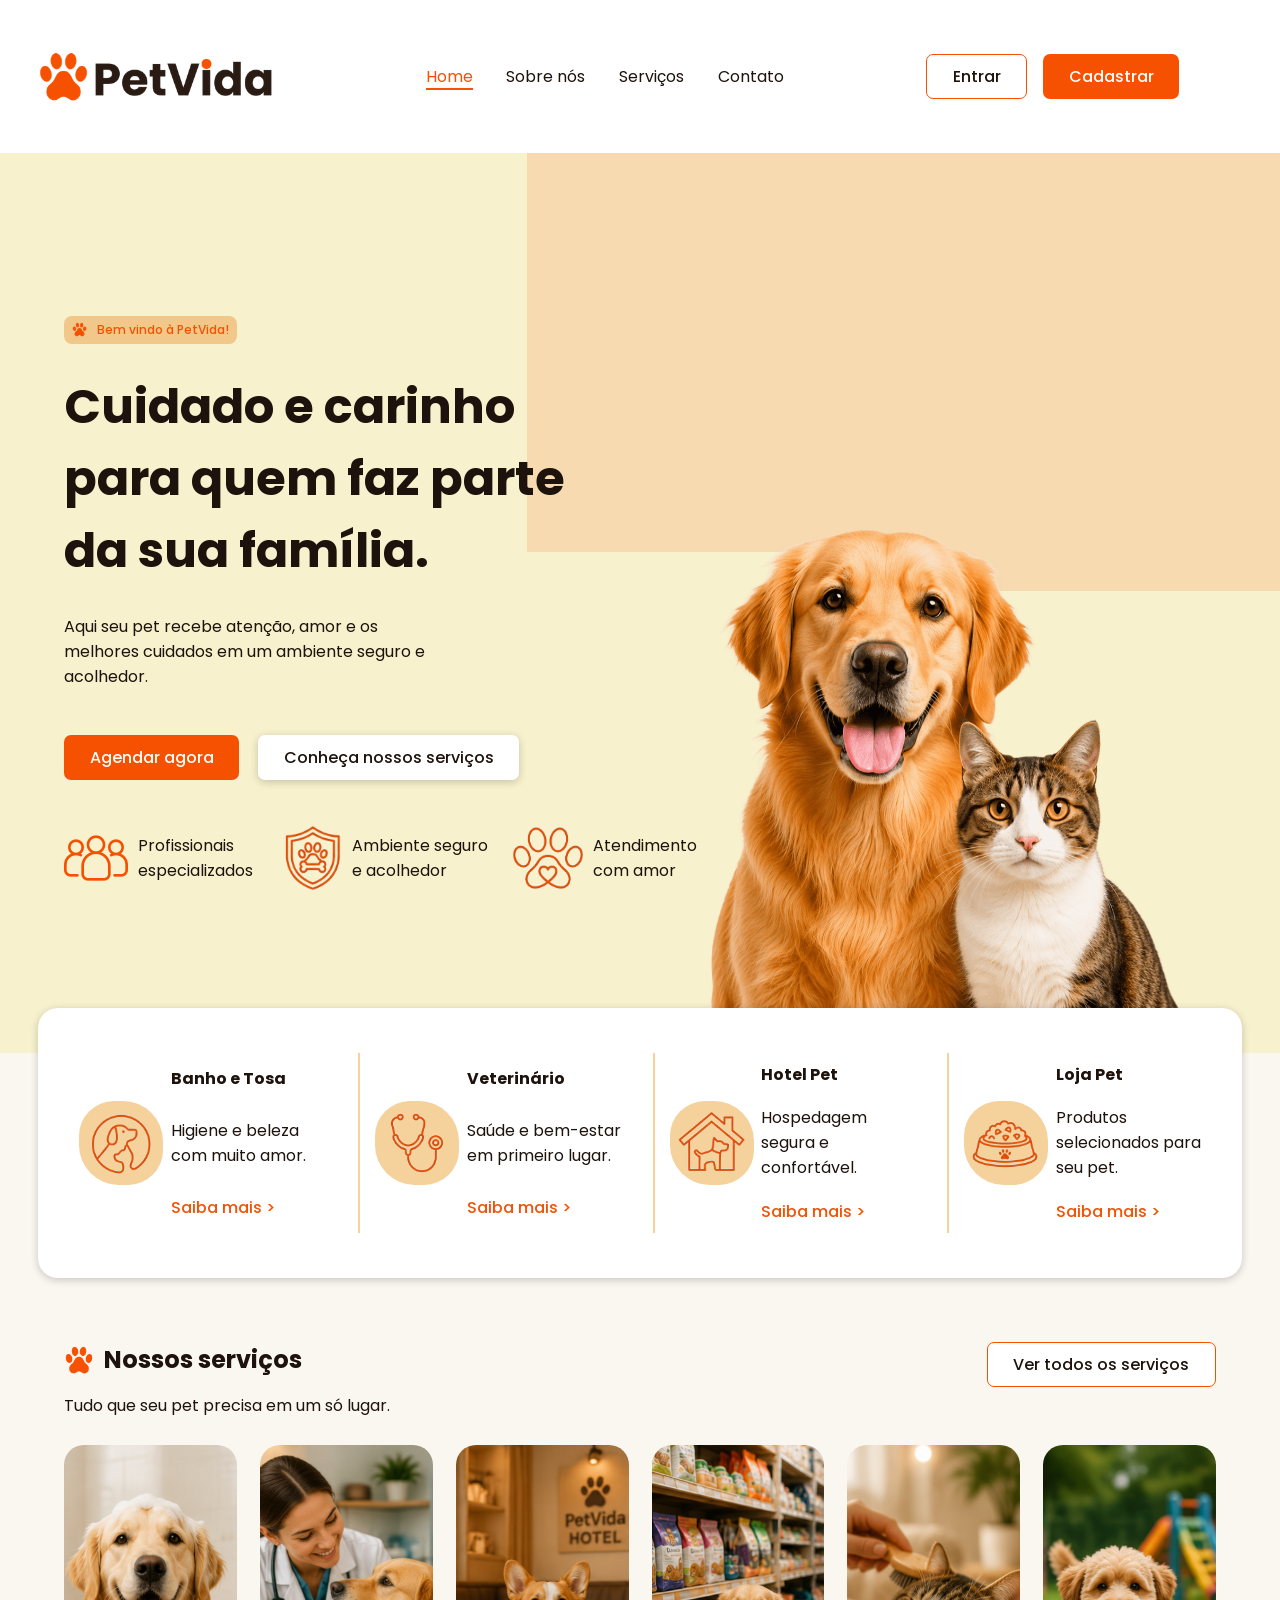
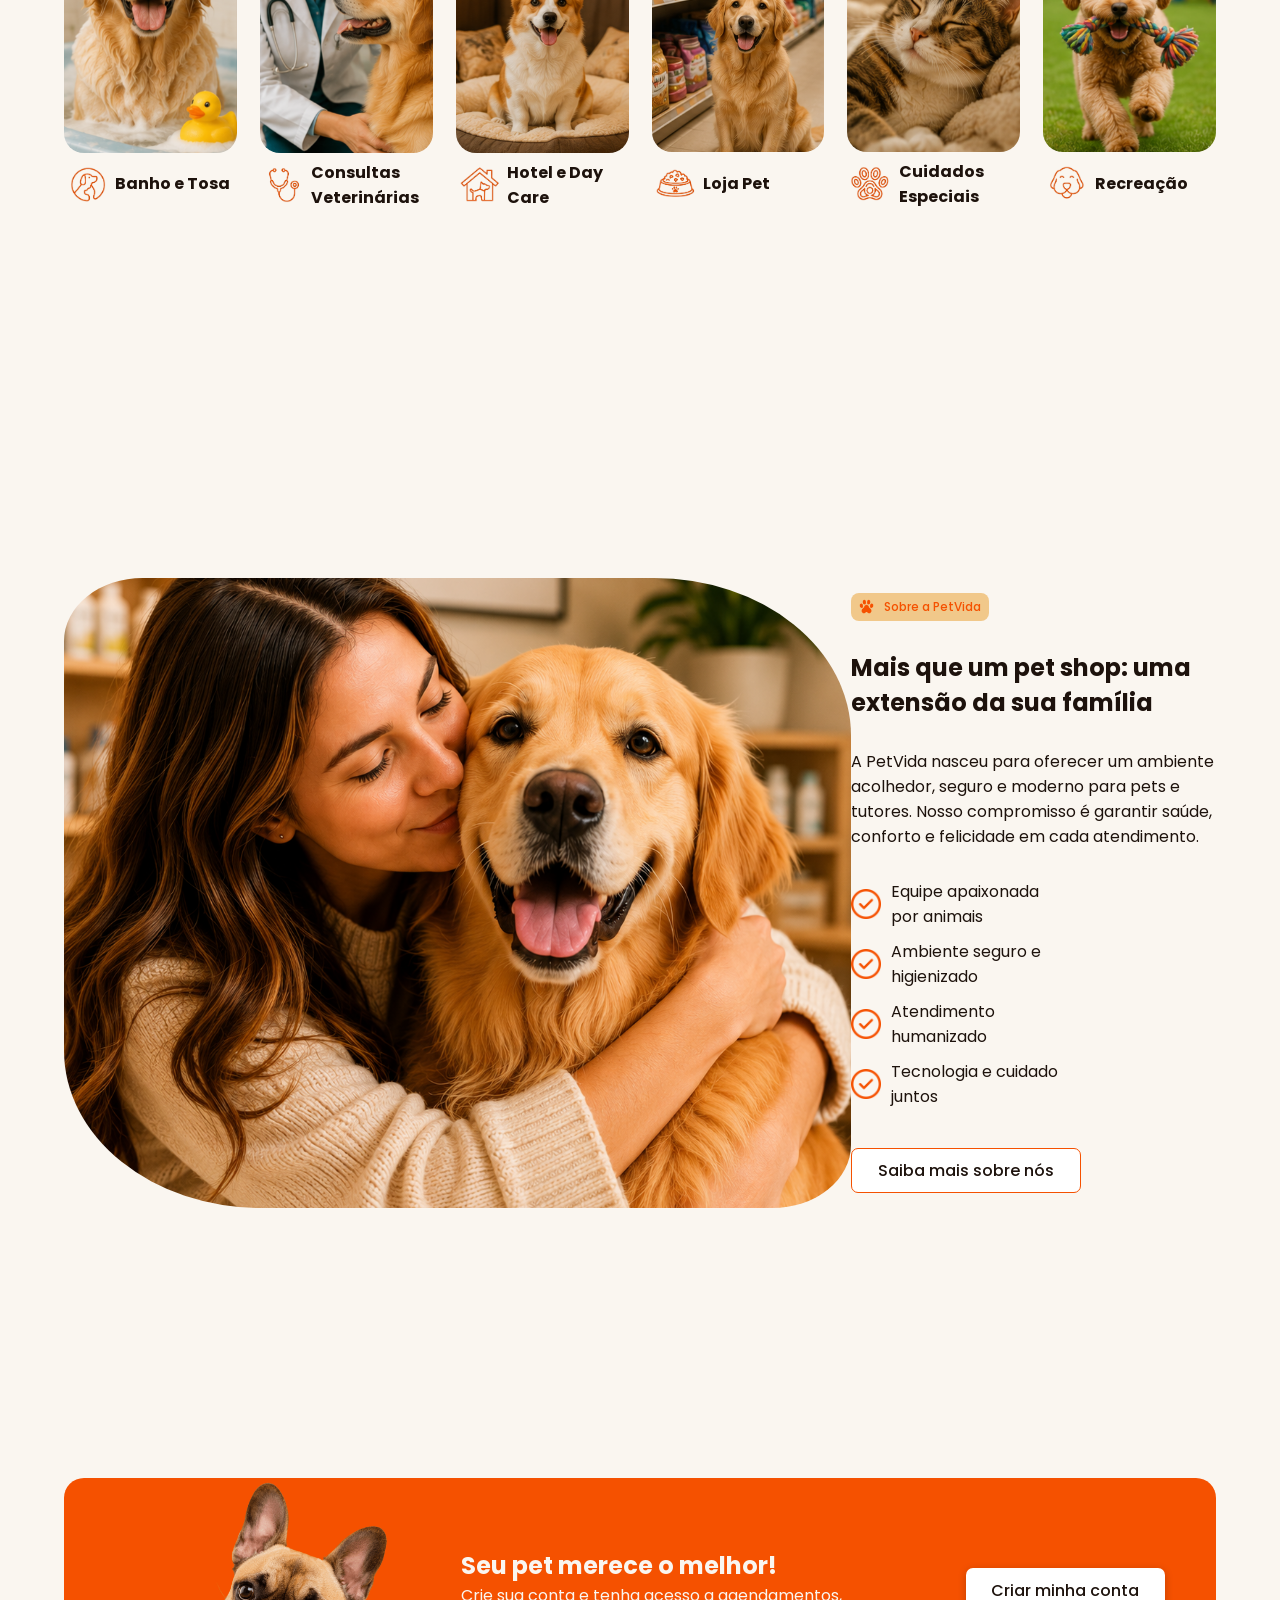
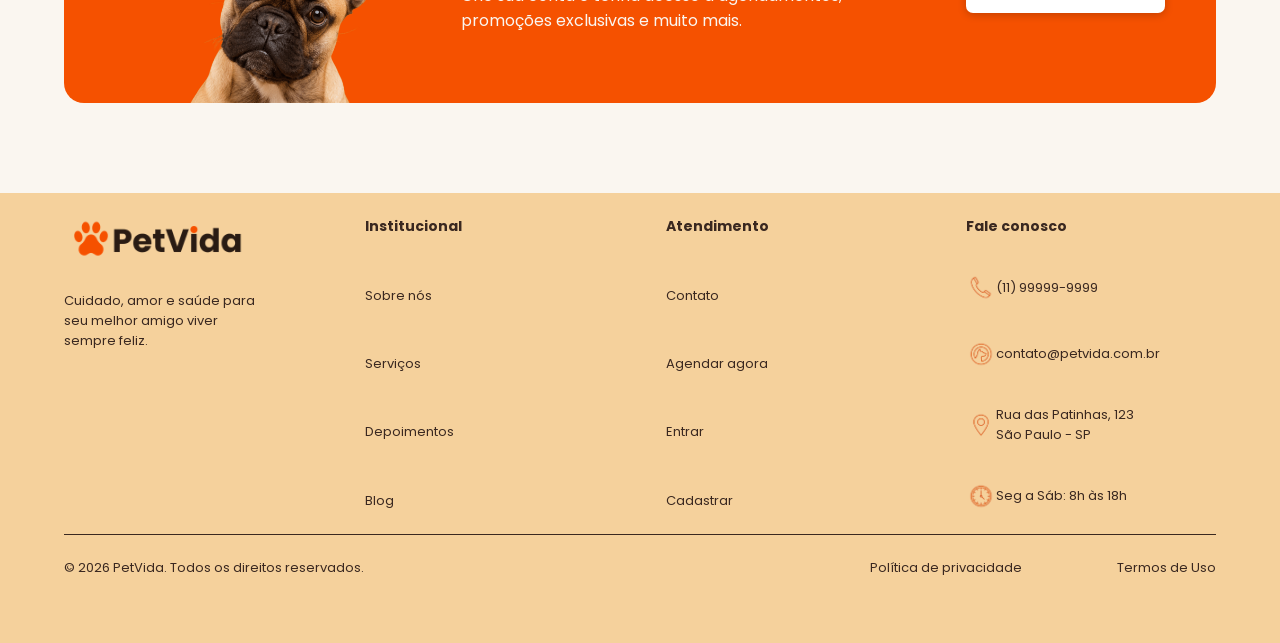
==== commit a5968798: "Add files via upload" ====
--- a/index.html
+++ b/index.html
@@ -1,574 +1,286 @@
-<<<<<<< HEAD
-<!DOCTYPE html>
-<html lang="pt-br">
-<head>
-    <meta charset="UTF-8">
-    <meta name="viewport" content="width=device-width, initial-scale=1.0">
-    <title>PetVida | Cuidado completo para seu pet</title>
-
-    <link rel="stylesheet" href="estilo.css">
-    <link rel="stylesheet" href="responsividade.css">
-
-    <link rel="preconnect" href="https://fonts.googleapis.com">
-    <link rel="preconnect" href="https://fonts.gstatic.com" crossorigin>
-    <link href="https://fonts.googleapis.com/css2?family=Cabin:ital,wght@0,400..700;1,400..700&family=Poppins:ital,wght@0,100;0,200;0,300;0,400;0,500;0,600;0,700;0,800;0,900;1,100;1,200;1,300;1,400;1,500;1,600;1,700;1,800;1,900&family=Raleway:ital,wght@0,100..900;1,100..900&display=swap" rel="stylesheet">
-</head>
-<body>
-    <!--Cabeçalho de navegação-->
-    <header>
-        <nav class="nav_header">
-            <img class="img_logo" src="logo_PetVida.png" alt="Logo do pet shop PetVida. Possui uma pata de cachorro laranja à esquerda seguido do texto PetVida em cor marrom escura e o pingo do i na cor laranja">
-            <img class="menu" src="ícones/menu.png" alt="" onclick="toggleMenu()">
-            <div class="div_menu" id="menu">
-                <div class="div_menu_inutil">
-                    <ul class="ul_header">
-                        <li><a href="index.html" class="active">Home</a></li>
-                        <li><a href="paginação/sobre nós/sobre_nos.html" class="link_header">Sobre nós</a></li>
-                        <li><a href="" class="link_header">Serviços</a></li>
-                        <li><a href="" class="link_header">Contato</a></li>
-                    </ul>
-                    <div class="div_header">
-                        <a class="button_cta secondary" href="#">Entrar</a>
-                        <a class="button_cta primary" href="#">Cadastrar</a>
-                    </div>
-                </div>
-                
-            </div>
-            
-        </nav>
-    </header>
-
-    <!--Seção principal dos conteúdos-->
-    <main>
-        <!--Seção Hero: apresentação inicial do site-->
-        <section id="section_hero">
-            <article class="article_hero">
-                <div class="div_tag">
-                    <img src="icon_patinha.png" alt="Ícone de pata de cachorro na cor laranja">
-                    <p>Bem vindo à PetVida!</p>
-                </div>
-                <h1>Cuidado e carinho para quem faz parte da sua família.</h1>
-                <p class="p_hero">Aqui seu pet recebe atenção, amor e os melhores cuidados em um ambiente seguro e acolhedor.</p>
-                <div class="div_hero_itens">
-                    <a class="button_cta primary" href="#">Agendar agora</a>
-                    <a class="button_cta terciary" href="#">Conheça nossos serviços</a>
-                </div>
-                <div class="div_hero_itens">
-                    <div class="div_hero">
-                        <img src="ícones/icon_team.png" alt="">
-                        <p>Profissionais especializados</p>
-                    </div>
-                    <div class="div_hero">
-                        <img src="ícones/icon_protecao.png" alt="">
-                        <p>Ambiente seguro e acolhedor</p>
-                    </div>
-                    <div class="div_hero">
-                        <img src="ícones/icon_patinha_coracao.png" alt="">
-                        <p>Atendimento com amor</p>
-                    </div>
-                </div>
-            </article>
-            <article class="article_hero_img">
-                <img src="imagens index/img_hero.png" alt="Imagem de um cachorro golden e um gato malhado a sua frente, ambos tranquilos.">
-                <div class="blob"></div>
-                <div class="blob02"></div>
-            </article>
-        </section>
-
-        <!--Seção extra da hero-->
-        <section id="section_hero_extra" class="section_hero_extra">
-            <div class="div_hero_extra">
-                <img src="ícones/icon_sub_logo.png" alt="">
-                <div>
-                    <h4>Banho e Tosa</h4>
-                    <p>Higiene e beleza com muito amor.</p>
-                    <a href="" class="link">Saiba mais
-                        <span>></span>
-                    </a>
-                </div>
-            </div>
-            <div class="div_hero_extra">
-                <img src="ícones/icon_veterinario.png" alt="">
-                <div>
-                    <h4>Veterinário</h4>
-                    <p>Saúde e bem-estar em primeiro lugar.</p>
-                    <a href="" class="link">Saiba mais
-                        <span>></span>
-                    </a>
-                </div>
-            </div>
-            <div class="div_hero_extra">
-                <img src="ícones/icon_casinha.png" alt="">
-                <div>
-                    <h4>Hotel Pet</h4>
-                    <p>Hospedagem segura e confortável.</p>
-                    <a href="" class="link">Saiba mais
-                        <span>></span>
-                    </a>
-                </div>
-            </div>
-            <div class="div_hero_extra">
-                <img src="ícones/icon_racao.png" alt="">
-                <div>
-                    <h4>Loja Pet</h4>
-                    <p>Produtos selecionados para seu pet.</p>
-                    <a href="" class="link">Saiba mais
-                        <span>></span>
-                    </a>
-                </div>
-            </div>
-        </section>
-
-        <!--Seção "Nossos serviços"-->
-        <section id="section_servicos">
-            <article class="article_servicos">
-                <div>
-                    <div class="div_titulo_servicos">
-                        <img src="icon_patinha.png" alt="">
-                        <h2>Nossos serviços</h2>
-                    </div>
-                    <p>Tudo que seu pet precisa em um só lugar.</p>
-                </div>
-                <a class="button_cta secondary" href="#">Ver todos os serviços</a>
-            </article>
-            <article class="article_servicos">
-                <div class="cards_servicos">
-                    <img src="imagens index/img_banho_tosa.png" alt="">
-                    <div>
-                        <img src="ícones/icon_sub_logo.png" alt="">
-                        <h4>Banho e Tosa</h4>
-                    </div>
-                </div>
-                <div class="cards_servicos">
-                    <img src="imagens index/img_veterinario.png" alt="">
-                    <div>
-                        <img src="ícones/icon_veterinario.png" alt="">
-                        <h4>Consultas Veterinárias</h4>
-                    </div>
-                </div>
-                <div class="cards_servicos">
-                    <img src="imagens index/img_hotel.png" alt="">
-                    <div>
-                        <img src="ícones/icon_casinha.png" alt="">
-                        <h4>Hotel e Day Care</h4>
-                    </div>
-                </div>
-                <div class="cards_servicos">
-                    <img src="imagens index/img_loja.png" alt="">
-                    <div>
-                        <img src="ícones/icon_racao.png" alt="">
-                        <h4>Loja Pet</h4>
-                    </div>
-                </div>
-                <div class="cards_servicos">
-                    <img src="imagens index/img_cuidados.png" alt="">
-                    <div>
-                        <img src="ícones/icon_borda_patinha.png" alt="">
-                        <h4>Cuidados Especiais</h4>
-                    </div>
-                </div>
-                <div class="cards_servicos">
-                    <img src="imagens index/img_recreacao.png" alt="">
-                    <div>
-                        <img src="ícones/icon_cachorro.png" alt="">
-                        <h4>Recreação</h4>
-                    </div>
-                </div>
-            </article>
-        </section>
-
-        <!--Seção "Sobre a PetVida"-->
-        <section id="section_sobre" class="section_sobre">
-            <img class="img_sobre" src="imagens index/img_sobre.png" alt="">
-            <article class="article_sobre">
-                <div class="div_tag">
-                    <img src="icon_patinha.png" alt="Ícone de pata de cachorro na cor laranja">
-                    <p>Sobre a PetVida</p>
-                </div>
-                <h2>Mais que um pet shop: uma extensão da sua família</h2>
-                <p>A PetVida nasceu para oferecer um ambiente acolhedor, seguro e moderno para pets e tutores. Nosso compromisso é garantir saúde, conforto e felicidade em cada atendimento.</p>
-                <ul class="lista_sobre">
-                    <li class="lista_item_sobre">
-                        <img src="ícones/icon_check.png" alt="">
-                        <p>Equipe apaixonada por animais</p>
-                    </li>
-                    <li class="lista_item_sobre">
-                        <img src="ícones/icon_check.png" alt="">
-                        <p>Ambiente seguro e higienizado</p>
-                    </li>
-                    <li class="lista_item_sobre">
-                        <img src="ícones/icon_check.png" alt="">
-                        <p>Atendimento humanizado</p>
-                    </li>
-                    <li class="lista_item_sobre">
-                        <img src="ícones/icon_check.png" alt="">
-                        <p>Tecnologia e cuidado juntos</p>
-                    </li>
-                </ul>
-                <a class="button_cta secondary" href="paginação/sobre nós/sobre_nos.html">Saiba mais sobre nós</a>
-            </article>
-        </section>
-
-        <!--Seção "O que os clientes falam"-->
-        <section>
-
-        </section>
-
-        <!--Seção CTA-->
-        <section id="section_cta">
-            <img src="imagens index/img_cta.png" alt="">
-            <div>
-                <h2>Seu pet merece o melhor!</h2>
-                <p>Crie sua conta e tenha acesso a agendamentos, promoções exclusivas e muito mais.</p>
-            </div>
-            <a class="button_cta terciary" href="#">Criar minha conta</a>
-        </section>
-    </main>
-
-    <!--Rodapé para navegação final-->
-    <footer>
-        <article>
-            <div class="div_footer">
-                <img src="logo_PetVida.png" alt="Logo do pet shop PetVida. Possui uma pata de cachorro laranja à esquerda seguido do texto PetVida em cor marrom escura e o pingo do i na cor laranja">
-                <p>Cuidado, amor e saúde para seu melhor amigo viver sempre feliz.</p>
-                <div>
-                    <img src="" alt="">
-                    <img src="" alt="">
-                    <img src="" alt="">
-                </div>
-            </div>
-            <div class="div_footer_textos">
-                <h4>Institucional</h4>
-                <a href="#section_sobre">Sobre nós</a>
-                <a href="#section_servicos">Serviços</a>
-                <a href="">Depoimentos</a>
-                <a href="">Blog</a>
-            </div>
-            <div class="div_footer_textos">
-                <h4>Atendimento</h4>
-                <a href="">Contato</a>
-                <a href="">Agendar agora</a>
-                <a href="">Entrar</a>
-                <a href="">Cadastrar</a>
-            </div>
-            <div class="div_footer_textos">
-                <h4>Fale conosco</h4>
-                <span>
-                    <img src="ícones/icon_telefone.png" alt="">
-                    <p>(11) 99999-9999</p>
-                </span>
-                <span>
-                    <img src="ícones/icon_arroba.png" alt="">
-                    <p>contato@petvida.com.br</p>
-                </span>
-                <span>
-                    <img src="ícones/icon_localizacao.png" alt="">
-                    <p>Rua das Patinhas, 123 São Paulo - SP</p>
-                </span>
-                <span>
-                    <img src="ícones/icon_horario.png" alt="">
-                    <p>Seg a Sáb: 8h às 18h</p>
-                </span>
-            </div>
-        </article>
-        <article>
-            <div>
-                <p>© 2026 PetVida. Todos os direitos reservados.</p>
-            </div>
-            <div>
-                <p>Política de privacidade</p>
-                <p>Termos de Uso</p>
-            </div>
-        </article>
-    </footer>
-
-    <script src="app.js"></script>
-</body>
-=======
-<!DOCTYPE html>
-<html lang="pt-br">
-<head>
-    <meta charset="UTF-8">
-    <meta name="viewport" content="width=device-width, initial-scale=1.0">
-    <title>PetVida | Cuidado completo para seu pet</title>
-
-    <link rel="stylesheet" href="estilo.css">
-    <link rel="stylesheet" href="responsividade.css">
-
-    <link rel="preconnect" href="https://fonts.googleapis.com">
-    <link rel="preconnect" href="https://fonts.gstatic.com" crossorigin>
-    <link href="https://fonts.googleapis.com/css2?family=Cabin:ital,wght@0,400..700;1,400..700&family=Poppins:ital,wght@0,100;0,200;0,300;0,400;0,500;0,600;0,700;0,800;0,900;1,100;1,200;1,300;1,400;1,500;1,600;1,700;1,800;1,900&family=Raleway:ital,wght@0,100..900;1,100..900&display=swap" rel="stylesheet">
-</head>
-<body>
-    <!--Cabeçalho de navegação-->
-    <header>
-        <nav class="nav_header">
-            <img class="img_logo" src="logo_PetVida.png" alt="Logo do pet shop PetVida. Possui uma pata de cachorro laranja à esquerda seguido do texto PetVida em cor marrom escura e o pingo do i na cor laranja">
-            <img class="menu" src="ícones/menu.png" alt="" onclick="toggleMenu()">
-            <div class="div_menu" id="menu">
-                <div class="div_menu_inutil">
-                    <ul class="ul_header">
-                        <li><a href="index.html" class="active">Home</a></li>
-                        <li><a href="paginação/sobre nós/sobre_nos.html" class="link_header">Sobre nós</a></li>
-                        <li><a href="" class="link_header">Serviços</a></li>
-                        <li><a href="" class="link_header">Contato</a></li>
-                    </ul>
-                    <div class="div_header">
-                        <a class="button_cta secondary" href="#">Entrar</a>
-                        <a class="button_cta primary" href="#">Cadastrar</a>
-                    </div>
-                </div>
-                
-            </div>
-            
-        </nav>
-    </header>
-
-    <!--Seção principal dos conteúdos-->
-    <main>
-        <!--Seção Hero: apresentação inicial do site-->
-        <section id="section_hero">
-            <article class="article_hero">
-                <div class="div_tag">
-                    <img src="icon_patinha.png" alt="Ícone de pata de cachorro na cor laranja">
-                    <p>Bem vindo à PetVida!</p>
-                </div>
-                <h1>Cuidado e carinho para quem faz parte da sua família.</h1>
-                <p class="p_hero">Aqui seu pet recebe atenção, amor e os melhores cuidados em um ambiente seguro e acolhedor.</p>
-                <div class="div_hero_itens">
-                    <a class="button_cta primary" href="#">Agendar agora</a>
-                    <a class="button_cta terciary" href="#">Conheça nossos serviços</a>
-                </div>
-                <div class="div_hero_itens">
-                    <div class="div_hero">
-                        <img src="ícones/icon_team.png" alt="">
-                        <p>Profissionais especializados</p>
-                    </div>
-                    <div class="div_hero">
-                        <img src="ícones/icon_protecao.png" alt="">
-                        <p>Ambiente seguro e acolhedor</p>
-                    </div>
-                    <div class="div_hero">
-                        <img src="ícones/icon_patinha_coracao.png" alt="">
-                        <p>Atendimento com amor</p>
-                    </div>
-                </div>
-            </article>
-            <article class="article_hero_img">
-                <img src="imagens index/img_hero.png" alt="Imagem de um cachorro golden e um gato malhado a sua frente, ambos tranquilos.">
-                <div class="blob"></div>
-                <div class="blob02"></div>
-            </article>
-        </section>
-
-        <!--Seção extra da hero-->
-        <section id="section_hero_extra" class="section_hero_extra">
-            <div class="div_hero_extra">
-                <img src="ícones/icon_sub_logo.png" alt="">
-                <div>
-                    <h4>Banho e Tosa</h4>
-                    <p>Higiene e beleza com muito amor.</p>
-                    <a href="" class="link">Saiba mais
-                        <span>></span>
-                    </a>
-                </div>
-            </div>
-            <div class="div_hero_extra">
-                <img src="ícones/icon_veterinario.png" alt="">
-                <div>
-                    <h4>Veterinário</h4>
-                    <p>Saúde e bem-estar em primeiro lugar.</p>
-                    <a href="" class="link">Saiba mais
-                        <span>></span>
-                    </a>
-                </div>
-            </div>
-            <div class="div_hero_extra">
-                <img src="ícones/icon_casinha.png" alt="">
-                <div>
-                    <h4>Hotel Pet</h4>
-                    <p>Hospedagem segura e confortável.</p>
-                    <a href="" class="link">Saiba mais
-                        <span>></span>
-                    </a>
-                </div>
-            </div>
-            <div class="div_hero_extra">
-                <img src="ícones/icon_racao.png" alt="">
-                <div>
-                    <h4>Loja Pet</h4>
-                    <p>Produtos selecionados para seu pet.</p>
-                    <a href="" class="link">Saiba mais
-                        <span>></span>
-                    </a>
-                </div>
-            </div>
-        </section>
-
-        <!--Seção "Nossos serviços"-->
-        <section id="section_servicos">
-            <article class="article_servicos">
-                <div>
-                    <div class="div_titulo_servicos">
-                        <img src="icon_patinha.png" alt="">
-                        <h2>Nossos serviços</h2>
-                    </div>
-                    <p>Tudo que seu pet precisa em um só lugar.</p>
-                </div>
-                <a class="button_cta secondary" href="#">Ver todos os serviços</a>
-            </article>
-            <article class="article_servicos">
-                <div class="cards_servicos">
-                    <img src="imagens index/img_banho_tosa.png" alt="">
-                    <div>
-                        <img src="ícones/icon_sub_logo.png" alt="">
-                        <h4>Banho e Tosa</h4>
-                    </div>
-                </div>
-                <div class="cards_servicos">
-                    <img src="imagens index/img_veterinario.png" alt="">
-                    <div>
-                        <img src="ícones/icon_veterinario.png" alt="">
-                        <h4>Consultas Veterinárias</h4>
-                    </div>
-                </div>
-                <div class="cards_servicos">
-                    <img src="imagens index/img_hotel.png" alt="">
-                    <div>
-                        <img src="ícones/icon_casinha.png" alt="">
-                        <h4>Hotel e Day Care</h4>
-                    </div>
-                </div>
-                <div class="cards_servicos">
-                    <img src="imagens index/img_loja.png" alt="">
-                    <div>
-                        <img src="ícones/icon_racao.png" alt="">
-                        <h4>Loja Pet</h4>
-                    </div>
-                </div>
-                <div class="cards_servicos">
-                    <img src="imagens index/img_cuidados.png" alt="">
-                    <div>
-                        <img src="ícones/icon_borda_patinha.png" alt="">
-                        <h4>Cuidados Especiais</h4>
-                    </div>
-                </div>
-                <div class="cards_servicos">
-                    <img src="imagens index/img_recreacao.png" alt="">
-                    <div>
-                        <img src="ícones/icon_cachorro.png" alt="">
-                        <h4>Recreação</h4>
-                    </div>
-                </div>
-            </article>
-        </section>
-
-        <!--Seção "Sobre a PetVida"-->
-        <section id="section_sobre" class="section_sobre">
-            <img class="img_sobre" src="imagens index/img_sobre.png" alt="">
-            <article class="article_sobre">
-                <div class="div_tag">
-                    <img src="icon_patinha.png" alt="Ícone de pata de cachorro na cor laranja">
-                    <p>Sobre a PetVida</p>
-                </div>
-                <h2>Mais que um pet shop: uma extensão da sua família</h2>
-                <p>A PetVida nasceu para oferecer um ambiente acolhedor, seguro e moderno para pets e tutores. Nosso compromisso é garantir saúde, conforto e felicidade em cada atendimento.</p>
-                <ul class="lista_sobre">
-                    <li class="lista_item_sobre">
-                        <img src="ícones/icon_check.png" alt="">
-                        <p>Equipe apaixonada por animais</p>
-                    </li>
-                    <li class="lista_item_sobre">
-                        <img src="ícones/icon_check.png" alt="">
-                        <p>Ambiente seguro e higienizado</p>
-                    </li>
-                    <li class="lista_item_sobre">
-                        <img src="ícones/icon_check.png" alt="">
-                        <p>Atendimento humanizado</p>
-                    </li>
-                    <li class="lista_item_sobre">
-                        <img src="ícones/icon_check.png" alt="">
-                        <p>Tecnologia e cuidado juntos</p>
-                    </li>
-                </ul>
-                <a class="button_cta secondary" href="paginação/sobre nós/sobre_nos.html">Saiba mais sobre nós</a>
-            </article>
-        </section>
-
-        <!--Seção "O que os clientes falam"-->
-        <section>
-
-        </section>
-
-        <!--Seção CTA-->
-        <section id="section_cta">
-            <img src="imagens index/img_cta.png" alt="">
-            <div>
-                <h2>Seu pet merece o melhor!</h2>
-                <p>Crie sua conta e tenha acesso a agendamentos, promoções exclusivas e muito mais.</p>
-            </div>
-            <a class="button_cta terciary" href="#">Criar minha conta</a>
-        </section>
-    </main>
-
-    <!--Rodapé para navegação final-->
-    <footer>
-        <article>
-            <div class="div_footer">
-                <img src="logo_PetVida.png" alt="Logo do pet shop PetVida. Possui uma pata de cachorro laranja à esquerda seguido do texto PetVida em cor marrom escura e o pingo do i na cor laranja">
-                <p>Cuidado, amor e saúde para seu melhor amigo viver sempre feliz.</p>
-                <div>
-                    <img src="" alt="">
-                    <img src="" alt="">
-                    <img src="" alt="">
-                </div>
-            </div>
-            <div class="div_footer_textos">
-                <h4>Institucional</h4>
-                <a href="#section_sobre">Sobre nós</a>
-                <a href="#section_servicos">Serviços</a>
-                <a href="">Depoimentos</a>
-                <a href="">Blog</a>
-            </div>
-            <div class="div_footer_textos">
-                <h4>Atendimento</h4>
-                <a href="">Contato</a>
-                <a href="">Agendar agora</a>
-                <a href="">Entrar</a>
-                <a href="">Cadastrar</a>
-            </div>
-            <div class="div_footer_textos">
-                <h4>Fale conosco</h4>
-                <span>
-                    <img src="ícones/icon_telefone.png" alt="">
-                    <p>(11) 99999-9999</p>
-                </span>
-                <span>
-                    <img src="ícones/icon_arroba.png" alt="">
-                    <p>contato@petvida.com.br</p>
-                </span>
-                <span>
-                    <img src="ícones/icon_localizacao.png" alt="">
-                    <p>Rua das Patinhas, 123 São Paulo - SP</p>
-                </span>
-                <span>
-                    <img src="ícones/icon_horario.png" alt="">
-                    <p>Seg a Sáb: 8h às 18h</p>
-                </span>
-            </div>
-        </article>
-        <article>
-            <div>
-                <p>© 2026 PetVida. Todos os direitos reservados.</p>
-            </div>
-            <div>
-                <p>Política de privacidade</p>
-                <p>Termos de Uso</p>
-            </div>
-        </article>
-    </footer>
-
-    <script src="app.js"></script>
-</body>
->>>>>>> 2202c275785546b7b14a124484de382e41e75e9e
+<!DOCTYPE html>
+<html lang="pt-br">
+<head>
+    <meta charset="UTF-8">
+    <meta name="viewport" content="width=device-width, initial-scale=1.0">
+    <title>PetVida | Cuidado completo para seu pet</title>
+
+    <link rel="stylesheet" href="estilo.css">
+    <link rel="stylesheet" href="responsividade.css">
+
+    <link rel="preconnect" href="https://fonts.googleapis.com">
+    <link rel="preconnect" href="https://fonts.gstatic.com" crossorigin>
+    <link href="https://fonts.googleapis.com/css2?family=Cabin:ital,wght@0,400..700;1,400..700&family=Poppins:ital,wght@0,100;0,200;0,300;0,400;0,500;0,600;0,700;0,800;0,900;1,100;1,200;1,300;1,400;1,500;1,600;1,700;1,800;1,900&family=Raleway:ital,wght@0,100..900;1,100..900&display=swap" rel="stylesheet">
+</head>
+<body>
+    <!--Cabeçalho de navegação-->
+    <header>
+        <nav class="nav_header">
+            <img class="img_logo" src="logo_PetVida.png" alt="Logo do pet shop PetVida. Possui uma pata de cachorro laranja à esquerda seguido do texto PetVida em cor marrom escura e o pingo do i na cor laranja">
+            <img class="menu" src="ícones/menu.png" alt="" onclick="toggleMenu()">
+            <div class="div_menu" id="menu">
+                <div class="div_menu_inutil">
+                    <ul class="ul_header">
+                        <li><a href="index.html" class="active">Home</a></li>
+                        <li><a href="paginação/sobre nós/sobre_nos.html" class="link_header">Sobre nós</a></li>
+                        <li><a href="" class="link_header">Serviços</a></li>
+                        <li><a href="" class="link_header">Contato</a></li>
+                    </ul>
+                    <div class="div_header">
+                        <a class="button_cta secondary" href="#">Entrar</a>
+                        <a class="button_cta primary" href="#">Cadastrar</a>
+                    </div>
+                </div>
+                
+            </div>
+            
+        </nav>
+    </header>
+
+    <!--Seção principal dos conteúdos-->
+    <main>
+        <!--Seção Hero: apresentação inicial do site-->
+        <section id="section_hero">
+            <article class="article_hero">
+                <div class="div_tag">
+                    <img src="icon_patinha.png" alt="Ícone de pata de cachorro na cor laranja">
+                    <p>Bem vindo à PetVida!</p>
+                </div>
+                <h1>Cuidado e carinho para quem faz parte da sua família.</h1>
+                <p class="p_hero">Aqui seu pet recebe atenção, amor e os melhores cuidados em um ambiente seguro e acolhedor.</p>
+                <div class="div_hero_itens">
+                    <a class="button_cta primary" href="#">Agendar agora</a>
+                    <a class="button_cta terciary" href="#">Conheça nossos serviços</a>
+                </div>
+                <div class="div_hero_itens">
+                    <div class="div_hero">
+                        <img src="ícones/icon_team.png" alt="">
+                        <p>Profissionais especializados</p>
+                    </div>
+                    <div class="div_hero">
+                        <img src="ícones/icon_protecao.png" alt="">
+                        <p>Ambiente seguro e acolhedor</p>
+                    </div>
+                    <div class="div_hero">
+                        <img src="ícones/icon_patinha_coracao.png" alt="">
+                        <p>Atendimento com amor</p>
+                    </div>
+                </div>
+            </article>
+            <article class="article_hero_img">
+                <img src="imagens index/img_hero.png" alt="Imagem de um cachorro golden e um gato malhado a sua frente, ambos tranquilos.">
+                <div class="blob"></div>
+                <div class="blob02"></div>
+            </article>
+        </section>
+
+        <!--Seção extra da hero-->
+        <section id="section_hero_extra" class="section_hero_extra">
+            <div class="div_hero_extra">
+                <img src="ícones/icon_sub_logo.png" alt="">
+                <div>
+                    <h4>Banho e Tosa</h4>
+                    <p>Higiene e beleza com muito amor.</p>
+                    <a href="" class="link">Saiba mais
+                        <span>></span>
+                    </a>
+                </div>
+            </div>
+            <div class="div_hero_extra">
+                <img src="ícones/icon_veterinario.png" alt="">
+                <div>
+                    <h4>Veterinário</h4>
+                    <p>Saúde e bem-estar em primeiro lugar.</p>
+                    <a href="" class="link">Saiba mais
+                        <span>></span>
+                    </a>
+                </div>
+            </div>
+            <div class="div_hero_extra">
+                <img src="ícones/icon_casinha.png" alt="">
+                <div>
+                    <h4>Hotel Pet</h4>
+                    <p>Hospedagem segura e confortável.</p>
+                    <a href="" class="link">Saiba mais
+                        <span>></span>
+                    </a>
+                </div>
+            </div>
+            <div class="div_hero_extra">
+                <img src="ícones/icon_racao.png" alt="">
+                <div>
+                    <h4>Loja Pet</h4>
+                    <p>Produtos selecionados para seu pet.</p>
+                    <a href="" class="link">Saiba mais
+                        <span>></span>
+                    </a>
+                </div>
+            </div>
+        </section>
+
+        <!--Seção "Nossos serviços"-->
+        <section id="section_servicos">
+            <article class="article_servicos">
+                <div>
+                    <div class="div_titulo_servicos">
+                        <img src="icon_patinha.png" alt="">
+                        <h2>Nossos serviços</h2>
+                    </div>
+                    <p>Tudo que seu pet precisa em um só lugar.</p>
+                </div>
+                <a class="button_cta secondary" href="#">Ver todos os serviços</a>
+            </article>
+            <article class="article_servicos">
+                <div class="cards_servicos">
+                    <img src="imagens index/img_banho_tosa.png" alt="">
+                    <div>
+                        <img src="ícones/icon_sub_logo.png" alt="">
+                        <h4>Banho e Tosa</h4>
+                    </div>
+                </div>
+                <div class="cards_servicos">
+                    <img src="imagens index/img_veterinario.png" alt="">
+                    <div>
+                        <img src="ícones/icon_veterinario.png" alt="">
+                        <h4>Consultas Veterinárias</h4>
+                    </div>
+                </div>
+                <div class="cards_servicos">
+                    <img src="imagens index/img_hotel.png" alt="">
+                    <div>
+                        <img src="ícones/icon_casinha.png" alt="">
+                        <h4>Hotel e Day Care</h4>
+                    </div>
+                </div>
+                <div class="cards_servicos">
+                    <img src="imagens index/img_loja.png" alt="">
+                    <div>
+                        <img src="ícones/icon_racao.png" alt="">
+                        <h4>Loja Pet</h4>
+                    </div>
+                </div>
+                <div class="cards_servicos">
+                    <img src="imagens index/img_cuidados.png" alt="">
+                    <div>
+                        <img src="ícones/icon_borda_patinha.png" alt="">
+                        <h4>Cuidados Especiais</h4>
+                    </div>
+                </div>
+                <div class="cards_servicos">
+                    <img src="imagens index/img_recreacao.png" alt="">
+                    <div>
+                        <img src="ícones/icon_cachorro.png" alt="">
+                        <h4>Recreação</h4>
+                    </div>
+                </div>
+            </article>
+        </section>
+
+        <!--Seção "Sobre a PetVida"-->
+        <section id="section_sobre" class="section_sobre">
+            <img class="img_sobre" src="imagens index/img_sobre.png" alt="">
+            <article class="article_sobre">
+                <div class="div_tag">
+                    <img src="icon_patinha.png" alt="Ícone de pata de cachorro na cor laranja">
+                    <p>Sobre a PetVida</p>
+                </div>
+                <h2>Mais que um pet shop: uma extensão da sua família</h2>
+                <p>A PetVida nasceu para oferecer um ambiente acolhedor, seguro e moderno para pets e tutores. Nosso compromisso é garantir saúde, conforto e felicidade em cada atendimento.</p>
+                <ul class="lista_sobre">
+                    <li class="lista_item_sobre">
+                        <img src="ícones/icon_check.png" alt="">
+                        <p>Equipe apaixonada por animais</p>
+                    </li>
+                    <li class="lista_item_sobre">
+                        <img src="ícones/icon_check.png" alt="">
+                        <p>Ambiente seguro e higienizado</p>
+                    </li>
+                    <li class="lista_item_sobre">
+                        <img src="ícones/icon_check.png" alt="">
+                        <p>Atendimento humanizado</p>
+                    </li>
+                    <li class="lista_item_sobre">
+                        <img src="ícones/icon_check.png" alt="">
+                        <p>Tecnologia e cuidado juntos</p>
+                    </li>
+                </ul>
+                <a class="button_cta secondary" href="paginação/sobre nós/sobre_nos.html">Saiba mais sobre nós</a>
+            </article>
+        </section>
+
+        <!--Seção "O que os clientes falam"-->
+        <section>
+
+        </section>
+
+        <!--Seção CTA-->
+        <section id="section_cta">
+            <img src="imagens index/img_cta.png" alt="">
+            <div>
+                <h2>Seu pet merece o melhor!</h2>
+                <p>Crie sua conta e tenha acesso a agendamentos, promoções exclusivas e muito mais.</p>
+            </div>
+            <a class="button_cta terciary" href="#">Criar minha conta</a>
+        </section>
+    </main>
+
+    <!--Rodapé para navegação final-->
+    <footer>
+        <article>
+            <div class="div_footer">
+                <img src="logo_PetVida.png" alt="Logo do pet shop PetVida. Possui uma pata de cachorro laranja à esquerda seguido do texto PetVida em cor marrom escura e o pingo do i na cor laranja">
+                <p>Cuidado, amor e saúde para seu melhor amigo viver sempre feliz.</p>
+                <div>
+                    <img src="" alt="">
+                    <img src="" alt="">
+                    <img src="" alt="">
+                </div>
+            </div>
+            <div class="div_footer_textos">
+                <h4>Institucional</h4>
+                <a href="#section_sobre">Sobre nós</a>
+                <a href="#section_servicos">Serviços</a>
+                <a href="">Depoimentos</a>
+                <a href="">Blog</a>
+            </div>
+            <div class="div_footer_textos">
+                <h4>Atendimento</h4>
+                <a href="">Contato</a>
+                <a href="">Agendar agora</a>
+                <a href="">Entrar</a>
+                <a href="">Cadastrar</a>
+            </div>
+            <div class="div_footer_textos">
+                <h4>Fale conosco</h4>
+                <span>
+                    <img src="ícones/icon_telefone.png" alt="">
+                    <p>(11) 99999-9999</p>
+                </span>
+                <span>
+                    <img src="ícones/icon_arroba.png" alt="">
+                    <p>contato@petvida.com.br</p>
+                </span>
+                <span>
+                    <img src="ícones/icon_localizacao.png" alt="">
+                    <p>Rua das Patinhas, 123 São Paulo - SP</p>
+                </span>
+                <span>
+                    <img src="ícones/icon_horario.png" alt="">
+                    <p>Seg a Sáb: 8h às 18h</p>
+                </span>
+            </div>
+        </article>
+        <article>
+            <div>
+                <p>© 2026 PetVida. Todos os direitos reservados.</p>
+            </div>
+            <div>
+                <p>Política de privacidade</p>
+                <p>Termos de Uso</p>
+            </div>
+        </article>
+    </footer>
+
+    <script src="app.js"></script>
+</body>
 </html>
--- a/estilo.css
+++ b/estilo.css
@@ -261,6 +261,10 @@
     background-color: #f7f1cd;
 }
 
+.section_sobre_hero {
+    background-color: #f7f1cd;
+}
+
 .article_hero {
     width: 60vw;
     display: flex;
@@ -609,6 +613,7 @@
 }
 
 .section_mvv {
+    width: 100%;
     padding: 0 3%;
     display: flex;
     flex-direction: row;
@@ -620,4 +625,90 @@
     height: 36vh;
     object-fit: cover;
     border-radius: 20px 40px;
+}
+
+.section_profissional {
+    width: 100%;
+    height: 80vh;
+    padding: 0 3%;
+    margin-bottom: 15vh;
+
+    display: flex;
+    flex-direction: row;
+    justify-content: space-between;
+    align-items: start;
+}
+
+.article_equipe {
+    width: 69%;
+    height: 97%;
+    display: flex;
+    flex-direction: column;
+    align-items: center;
+    justify-content: space-between;
+}
+
+.div_equipe {
+    width: 100%;
+    height: 83%;
+
+    display: flex;
+    flex-direction: column;
+    align-items: start;
+    justify-content: space-between;
+}
+
+.div_profissionais {
+    width: 100%;
+    display: flex;
+    flex-direction: row;
+    align-items: start;
+    justify-content: space-between;
+}
+
+.profissionais {
+    width: 23%;
+    border: black solid 200px;
+    border: 20px;
+
+    img {
+        width: 100%;
+        border-radius: 20px 20px 0 0;
+    }
+}
+
+.article_diferencial {
+    width: 29%;
+    height: 100%;
+    padding: 2%;
+    background-color: #f7f1cd;
+    border: #f1c88a solid 1px;
+    border-radius: 20px;
+}
+
+.div_article_diferencial {
+    margin-bottom: 10%;
+    display: flex;
+    flex-direction: row;
+    align-items: center;
+    gap: 10px;
+
+    img {
+        width: 36px;
+        height: auto;
+    }
+}
+
+.div_diferenciais {
+    margin-bottom: 7%;
+    width: 100%;
+    display: flex;
+    flex-direction: row;
+    align-items: center;
+    gap: 15px;
+
+    img {
+        width: 48px;
+        height: 48px;
+    }
 }
--- a/responsividade.css
+++ b/responsividade.css
@@ -1,436 +1,289 @@
-<<<<<<< HEAD
-@media (max-width: 768px) {
-    main {
-        gap: 5vh;
-    }
-
-    header {
-        height: auto;
-        padding: 5% 0;
-        width: 100vw;
-    }
-
-    .menu {
-        width: 30px;
-    }
-
-    .div_menu {
-        flex-direction: column;
-        align-items: start;
-        justify-content: start;
-
-        width: 0;
-        height: 100vh;
-        overflow: hidden;
-        background-color: #FFFFFF;
-
-        position: fixed;
-        top: 0;
-        left: 0;
-        z-index: 9999;
-
-        transition: all 0.5s ease;
-    }
-
-    .div_menu.menu_open {
-        width: 70vw;
-    }
-
-    .div_menu_inutil {
-        padding: 2vh;
-        width: 70vw;
-
-        display: flex;
-        flex-direction: column;
-        align-items: start;
-        justify-content: start;
-        gap: 3vh;
-    }
-
-    .img_logo {
-        width: 180px;
-    }
-
-    .nav_header {
-        padding: 0 4%;
-    }
-
-    .ul_header, .div_header {
-        flex-direction: column;
-        gap: 2vh;
-        width: 100%;
-
-        .button_cta {
-            width: 100%;
-        }
-    }
-
-    .button_cta {
-        width: 80vw;
-        display: flex;
-        justify-content: center;
-    }
-
-    .article_hero_img {
-        display: none;
-    }
-
-    .article_hero {
-        width: 100%;
-        padding: 0 3%;
-
-        .p_hero {
-            width: 100%;
-        }
-
-        h1 {
-            font-size: 36px;
-            width: 100%;
-        }
-    }
-
-    .div_hero_itens {
-        flex-direction: column;
-        gap: 2vh;
-    }
-
-    .div_hero {
-        img {
-            width: 40px;
-            height: auto;
-        }
-    }
-
-    .section_hero_extra {
-        position: static;
-        height: 92vh;
-        flex-direction: column;
-    }
-
-    .div_hero_extra {
-        width: 95%;
-        border-left: none;
-        padding-top: 2vh;
-        padding-left: 0;
-        border-top: #f5d19c solid 2px;
-    }
-
-    #section_servicos {
-        width: 100%;
-        height: fit-content;
-        margin-top: 0;
-        padding: 0 5%;
-        display: flex;
-        flex-direction: column;
-        align-items: center;
-    }
-
-    .article_servicos {
-        flex-direction: column;
-        gap: 2vh;
-    }
-
-    .cards_servicos {
-        width: 100%;
-
-        img {
-            width: 100%;
-            height: 80vw;
-            object-fit: cover;
-        }
-    }
-
-    .section_sobre {
-        height: fit-content;
-        flex-direction: column-reverse;
-        gap: 2vh;
-    }
-
-    .img_sobre {
-        width: 100%;
-        height: auto;
-    }
-
-    .article_sobre {
-        width: 100%;
-    }
-
-    .lista_item_sobre {
-        width: 100%;
-    }
-
-    #section_cta {
-        padding: 2%;
-        flex-direction: column;
-        align-items: center;
-        gap: 2vh;
-        height: max-content;
-
-        img {
-            display: none;
-        }
-
-        div {
-            width: 100%;
-            margin: 0;
-            text-align: center;
-        }
-    }
-
-    footer {
-        height: fit-content;
-
-        article {
-            flex-direction: column;
-            gap: 2vh;
-        }
-
-        article:first-of-type {
-            height: fit-content;
-
-            div {
-                width: 100%;
-            }
-        }
-
-        article:last-of-type {
-            div {
-                width: 100%;
-            }
-        }
-    }
-
-    .div_footer {
-        width: 100%;
-
-        div {
-            width: 100%;
-        }
-    }
-
-    .div_footer_textos {
-        gap: 1vh;
-    }
-}
-
-@media (max-width: 1024px) {
-    
-=======
-@media (max-width: 768px) {
-    main {
-        gap: 5vh;
-    }
-
-    header {
-        height: auto;
-        padding: 5% 0;
-        width: 100vw;
-    }
-
-    .menu {
-        width: 30px;
-    }
-
-    .div_menu {
-        flex-direction: column;
-        align-items: start;
-        justify-content: start;
-
-        width: 0;
-        height: 100vh;
-        overflow: hidden;
-        background-color: #FFFFFF;
-
-        position: fixed;
-        top: 0;
-        left: 0;
-        z-index: 9999;
-
-        transition: all 0.5s ease;
-    }
-
-    .div_menu.menu_open {
-        width: 70vw;
-    }
-
-    .div_menu_inutil {
-        padding: 2vh;
-        width: 70vw;
-
-        display: flex;
-        flex-direction: column;
-        align-items: start;
-        justify-content: start;
-        gap: 3vh;
-    }
-
-    .img_logo {
-        width: 180px;
-    }
-
-    .nav_header {
-        padding: 0 4%;
-    }
-
-    .ul_header, .div_header {
-        flex-direction: column;
-        gap: 2vh;
-        width: 100%;
-
-        .button_cta {
-            width: 100%;
-        }
-    }
-
-    .button_cta {
-        width: 80vw;
-        display: flex;
-        justify-content: center;
-    }
-
-    .article_hero_img {
-        display: none;
-    }
-
-    .article_hero {
-        width: 100%;
-        padding: 0 3%;
-
-        .p_hero {
-            width: 100%;
-        }
-
-        h1 {
-            font-size: 36px;
-            width: 100%;
-        }
-    }
-
-    .div_hero_itens {
-        flex-direction: column;
-        gap: 2vh;
-    }
-
-    .div_hero {
-        img {
-            width: 40px;
-            height: auto;
-        }
-    }
-
-    .section_hero_extra {
-        position: static;
-        height: 92vh;
-        flex-direction: column;
-    }
-
-    .div_hero_extra {
-        width: 95%;
-        border-left: none;
-        padding-top: 2vh;
-        padding-left: 0;
-        border-top: #f5d19c solid 2px;
-    }
-
-    #section_servicos {
-        width: 100%;
-        height: fit-content;
-        margin-top: 0;
-        padding: 0 5%;
-        display: flex;
-        flex-direction: column;
-        align-items: center;
-    }
-
-    .article_servicos {
-        flex-direction: column;
-        gap: 2vh;
-    }
-
-    .cards_servicos {
-        width: 100%;
-
-        img {
-            width: 100%;
-            height: 80vw;
-            object-fit: cover;
-        }
-    }
-
-    .section_sobre {
-        height: fit-content;
-        flex-direction: column-reverse;
-        gap: 2vh;
-    }
-
-    .img_sobre {
-        width: 100%;
-        height: auto;
-    }
-
-    .article_sobre {
-        width: 100%;
-    }
-
-    .lista_item_sobre {
-        width: 100%;
-    }
-
-    #section_cta {
-        padding: 2%;
-        flex-direction: column;
-        align-items: center;
-        gap: 2vh;
-        height: max-content;
-
-        img {
-            display: none;
-        }
-
-        div {
-            width: 100%;
-            margin: 0;
-            text-align: center;
-        }
-    }
-
-    footer {
-        height: fit-content;
-
-        article {
-            flex-direction: column;
-            gap: 2vh;
-        }
-
-        article:first-of-type {
-            height: fit-content;
-
-            div {
-                width: 100%;
-            }
-        }
-
-        article:last-of-type {
-            div {
-                width: 100%;
-            }
-        }
-    }
-
-    .div_footer {
-        width: 100%;
-
-        div {
-            width: 100%;
-        }
-    }
-
-    .div_footer_textos {
-        gap: 1vh;
-    }
-}
-
-@media (max-width: 1024px) {
-    
->>>>>>> 2202c275785546b7b14a124484de382e41e75e9e
+@media (max-width: 768px) {
+    main {
+        gap: 5vh;
+    }
+
+    header {
+        height: auto;
+        padding: 5% 0;
+        width: 100vw;
+    }
+
+    .menu {
+        width: 30px;
+    }
+
+    .div_menu {
+        flex-direction: column;
+        align-items: start;
+        justify-content: start;
+
+        width: 0;
+        height: 100vh;
+        overflow: hidden;
+        background-color: #FFFFFF;
+
+        position: fixed;
+        top: 0;
+        left: 0;
+        z-index: 9999;
+
+        transition: all 0.5s ease;
+    }
+
+    .div_menu.menu_open {
+        width: 70vw;
+    }
+
+    .div_menu_inutil {
+        padding: 2vh;
+        width: 70vw;
+
+        display: flex;
+        flex-direction: column;
+        align-items: start;
+        justify-content: start;
+        gap: 3vh;
+    }
+
+    .img_logo {
+        width: 180px;
+    }
+
+    .nav_header {
+        padding: 0 4%;
+    }
+
+    .ul_header, .div_header {
+        flex-direction: column;
+        gap: 2vh;
+        width: 100%;
+
+        .button_cta {
+            width: 100%;
+        }
+    }
+
+    .button_cta {
+        width: 100%;
+        display: flex;
+        justify-content: center;
+    }
+
+    .article_hero_img {
+        display: none;
+    }
+
+    .article_hero {
+        width: 100%;
+        padding: 0 3%;
+
+        .p_hero {
+            width: 100%;
+        }
+
+        h1 {
+            font-size: 36px;
+            width: 100%;
+        }
+    }
+
+    .div_hero_itens {
+        flex-direction: column;
+        gap: 2vh;
+    }
+
+    .div_hero {
+        img {
+            width: 40px;
+            height: auto;
+        }
+    }
+
+    .section_hero_extra {
+        position: static;
+        height: 92vh;
+        flex-direction: column;
+    }
+
+    .div_hero_extra {
+        width: 95%;
+        border-left: none;
+        padding-top: 2vh;
+        padding-left: 0;
+        border-top: #f5d19c solid 2px;
+    }
+
+    #section_servicos {
+        width: 100%;
+        height: fit-content;
+        margin-top: 0;
+        padding: 0 5%;
+        display: flex;
+        flex-direction: column;
+        align-items: center;
+    }
+
+    .article_servicos {
+        flex-direction: column;
+        gap: 2vh;
+    }
+
+    .cards_servicos {
+        width: 100%;
+
+        img {
+            width: 100%;
+            height: 80vw;
+            object-fit: cover;
+        }
+    }
+
+    .section_sobre {
+        height: fit-content;
+        flex-direction: column-reverse;
+        gap: 2vh;
+    }
+
+    .img_sobre {
+        width: 100%;
+        height: auto;
+    }
+
+    .article_sobre {
+        width: 100%;
+    }
+
+    .lista_item_sobre {
+        width: 100%;
+    }
+
+    #section_cta {
+        padding: 2%;
+        flex-direction: column;
+        align-items: center;
+        gap: 2vh;
+        height: max-content;
+
+        img {
+            display: none;
+        }
+
+        div {
+            width: 100%;
+            margin: 0;
+            text-align: center;
+        }
+    }
+
+    footer {
+        height: fit-content;
+
+        article {
+            flex-direction: column;
+            gap: 2vh;
+        }
+
+        article:first-of-type {
+            height: fit-content;
+
+            div {
+                width: 100%;
+            }
+        }
+
+        article:last-of-type {
+            div {
+                width: 100%;
+            }
+        }
+    }
+
+    .div_footer {
+        width: 100%;
+
+        div {
+            width: 100%;
+        }
+    }
+
+    .div_footer_textos {
+        gap: 1vh;
+    }
+
+    .section_mvv {
+        flex-direction: column;
+        gap: 5vh;
+    }
+
+    .article_cards {
+        width: 100%;
+    }
+
+    .img_mvv {
+        width: 100%;
+    }
+
+    .cards_mvv {
+        width: 100%;
+        height: fit-content;
+        margin: 0;
+        padding: 5%;
+
+        div {
+            margin: 0;
+        }
+
+        ul li {
+            margin: 0 10%;
+        }
+    }
+
+    .article_cards {
+        flex-direction: column;
+        gap: 3vh;
+    }
+
+    .section_profissional {
+        flex-direction: column;
+        height: fit-content;
+        margin-bottom: 5vh;
+    }
+
+    .article_equipe {
+        width: 100%;
+        margin-bottom: 5vh;
+    }
+
+    .div_equipe {
+        margin-bottom: 3vh;
+        gap: 2vh;
+    }
+
+    .div_profissionais {
+        flex-direction: column;
+        gap: 3vh;
+    }
+
+    .profissionais {
+        width: 100%;
+    }
+
+    .article_diferencial {
+        width: 100%;
+        padding: 2vh;
+    }
+
+    .img_hero_sobre {
+        width: 100%;
+    }
+
+    .section_sobre_hero {
+        padding: 0 0 5vh 0;
+        gap: 4vh;
+    }
+}
+
+@media (max-width: 1024px) {
+    
 }
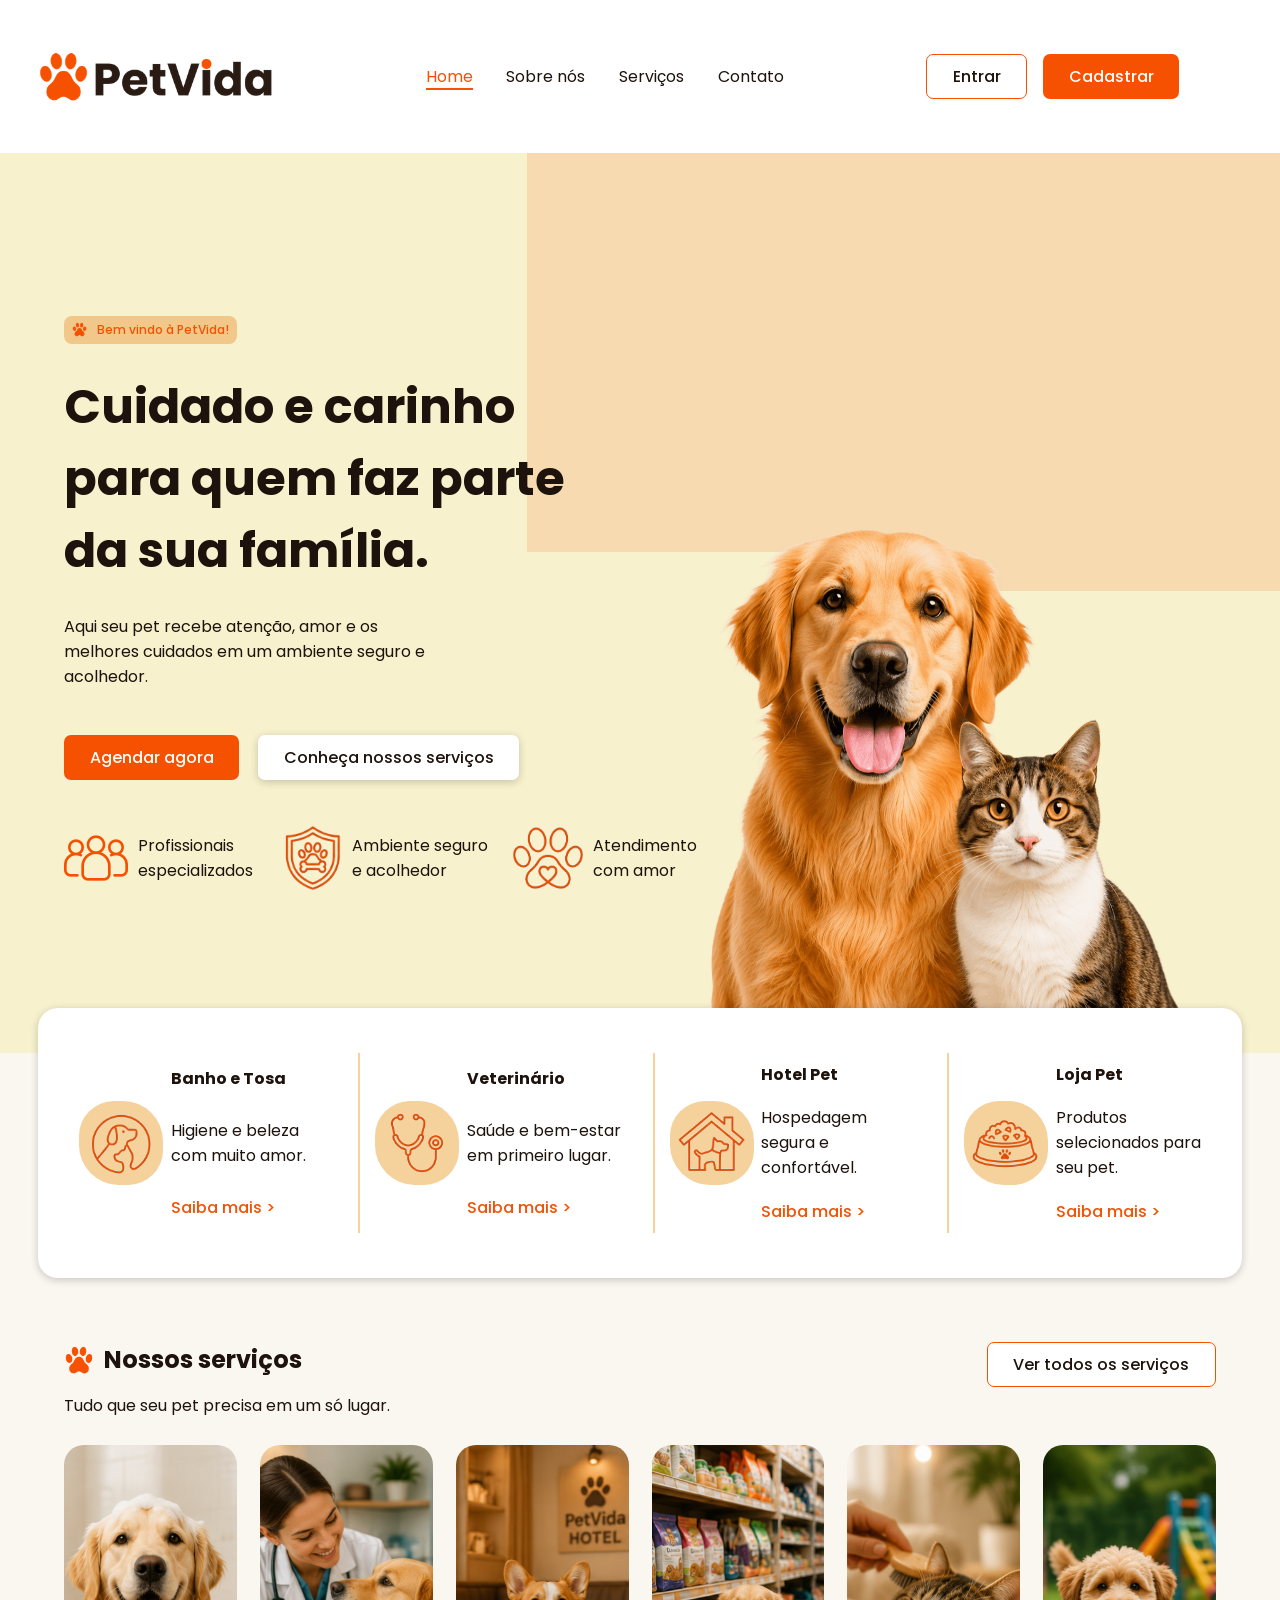
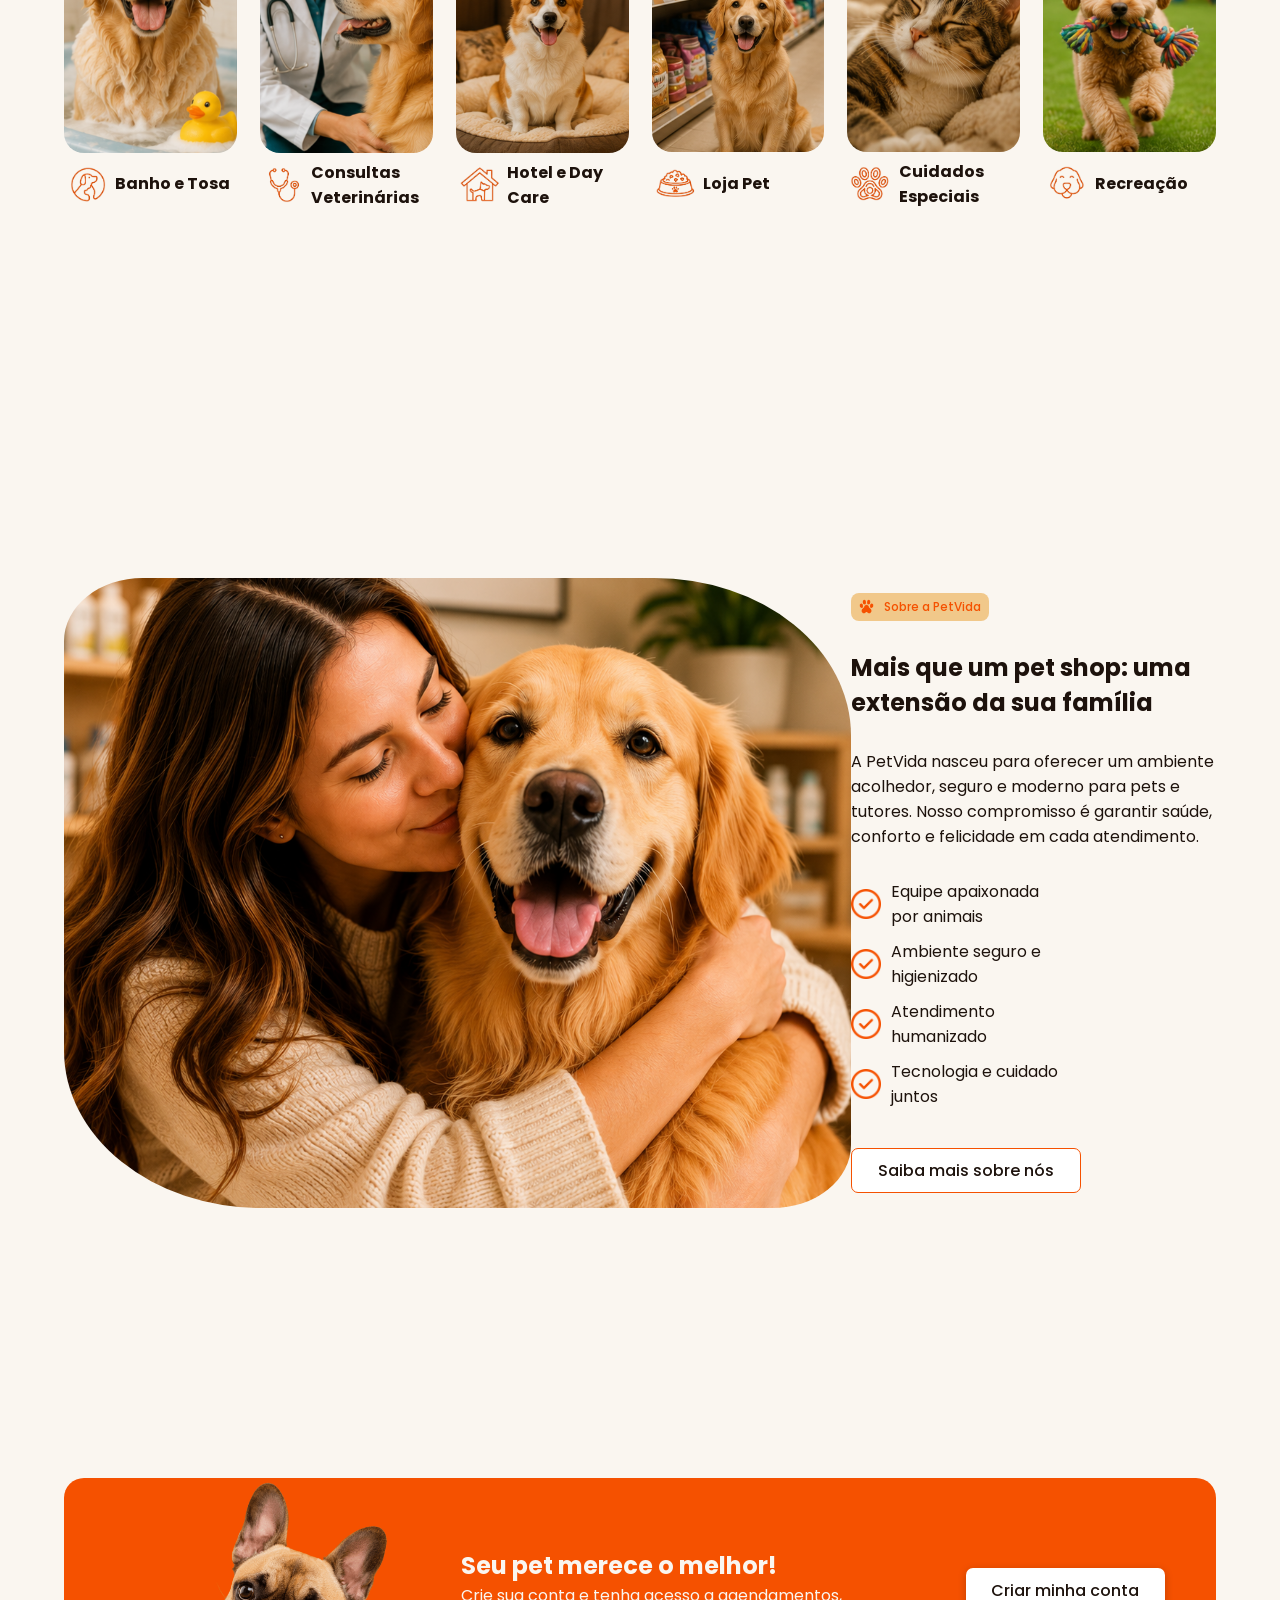
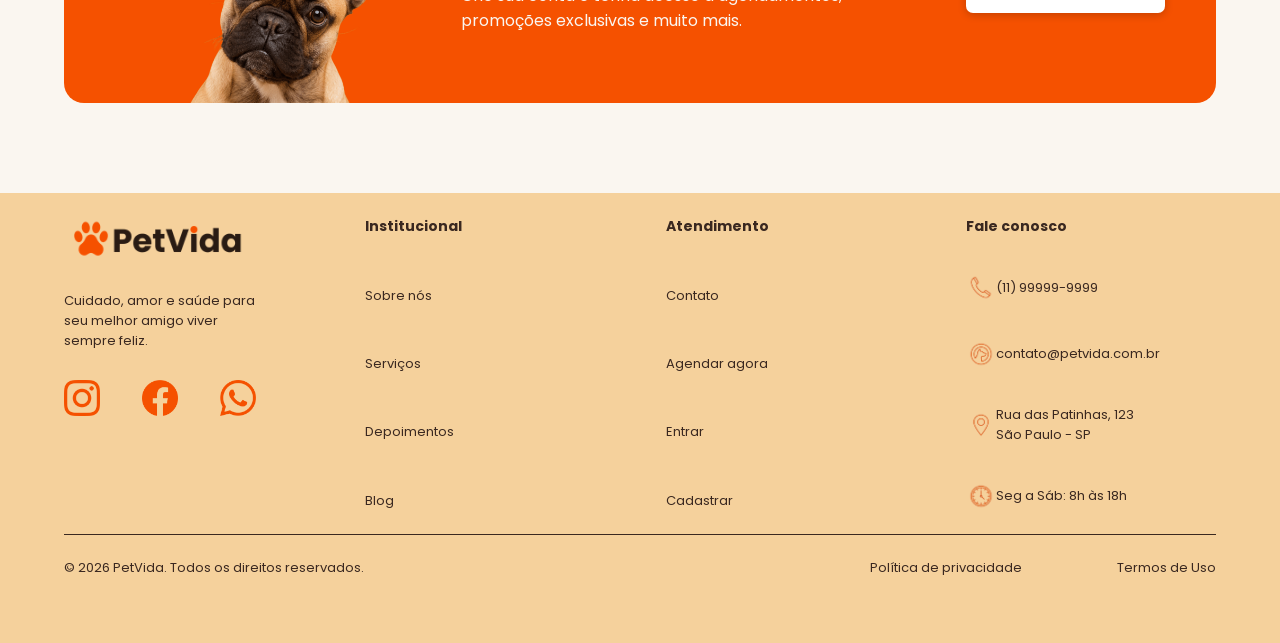
==== commit 32d5bc64: "Add files via upload" ====
--- a/index.html
+++ b/index.html
@@ -24,7 +24,7 @@
                         <li><a href="index.html" class="active">Home</a></li>
                         <li><a href="paginação/sobre nós/sobre_nos.html" class="link_header">Sobre nós</a></li>
                         <li><a href="" class="link_header">Serviços</a></li>
-                        <li><a href="" class="link_header">Contato</a></li>
+                        <li><a href="paginação/contato/contato.html" class="link_header">Contato</a></li>
                     </ul>
                     <div class="div_header">
                         <a class="button_cta secondary" href="#">Entrar</a>
@@ -231,9 +231,9 @@
                 <img src="logo_PetVida.png" alt="Logo do pet shop PetVida. Possui uma pata de cachorro laranja à esquerda seguido do texto PetVida em cor marrom escura e o pingo do i na cor laranja">
                 <p>Cuidado, amor e saúde para seu melhor amigo viver sempre feliz.</p>
                 <div>
-                    <img src="" alt="">
-                    <img src="" alt="">
-                    <img src="" alt="">
+                    <img class="icon_redes" src="instagram.png" alt="">
+                    <img class="icon_redes" src="facebook.png" alt="">
+                    <img class="icon_redes" src="whatsapp.png" alt="">
                 </div>
             </div>
             <div class="div_footer_textos">
--- a/estilo.css
+++ b/estilo.css
@@ -668,8 +668,6 @@
 
 .profissionais {
     width: 23%;
-    border: black solid 200px;
-    border: 20px;
 
     img {
         width: 100%;
@@ -711,4 +709,121 @@
         width: 48px;
         height: 48px;
     }
+}
+
+.section_contato {
+    width: 100%;
+    height: 100vh;
+    padding: 5%;
+
+    display: flex;
+    flex-direction: row;
+    align-items: start;
+    justify-content: space-between;
+}
+
+.article_contato {
+    width: 25%;
+}
+
+.div_titulo_contato {
+    margin-bottom: 5vh;
+
+    div {
+        display: flex;
+        flex-direction: row;
+        align-items: center;
+        gap: 10px;
+
+        img {
+            width: 36px;
+            height: 36px;
+        }
+    }
+}
+
+.div_contato {
+    display: flex;
+    flex-direction: column;
+    gap: 2vh;
+}
+
+.div_info_contato {
+    display: flex;
+    flex-direction: row;
+    align-items: center;
+    gap: 2vh;
+
+    img {
+        width: 48px;
+        height: 48px;
+    }
+
+    div {
+        span {
+            margin-top: 2vh;
+            width: 100%;
+            display: flex;
+            flex-direction: row;
+            justify-content: space-between;
+        }
+    }
+}
+
+.article_form {
+    width: 45%;
+    height: 100%;
+    padding: 2vh 4vh;
+    background-color: #FFFFFF;
+    border-radius: 20px;
+    box-shadow: 0 2px 8px 0 rgba(0, 0, 0, 0.2);
+
+    display: flex;
+    flex-direction: column;
+    justify-content: space-around;
+}
+
+.form_contato {
+    display: flex;
+    flex-direction: column;
+    gap: 1vh;
+}
+
+.input_form {
+    margin-bottom: 2vh;
+    width: 100%;
+    height: 6vh;
+    border-radius: 5px;
+    border: #695a54 solid 1px;
+}
+
+.input_form::placeholder {
+    padding-left: 1vh;
+    color: #695a54;
+}
+
+.article_local {
+    width: 25%;
+    height: 100%;
+
+    display: flex;
+    flex-direction: column;
+    justify-content: space-between;
+    
+    div {
+        height: fit-content;
+        padding: 2vh 4vh;
+        background-color: #FFFFFF;
+        border-radius: 20px;
+        box-shadow: 0 2px 8px 0 rgba(0, 0, 0, 0.2);
+
+        display: flex;
+        flex-direction: column;
+        gap: 10px;
+    }
+}
+
+.icon_redes {
+    width: 36px !important;
+    height: 36px !important;
 }
--- a/responsividade.css
+++ b/responsividade.css
@@ -203,6 +203,7 @@
         width: 100%;
 
         div {
+            margin-top: 2vh;
             width: 100%;
         }
     }
@@ -282,6 +283,21 @@
         padding: 0 0 5vh 0;
         gap: 4vh;
     }
+
+    .section_contato {
+        flex-direction: column;
+        height: fit-content;
+        gap: 4vh;
+
+        article {
+            width: 100%;
+            gap: 2vh;
+        }
+    }
+
+    .div_titulo_contato {
+        margin-bottom: 2vh;
+    }
 }
 
 @media (max-width: 1024px) {
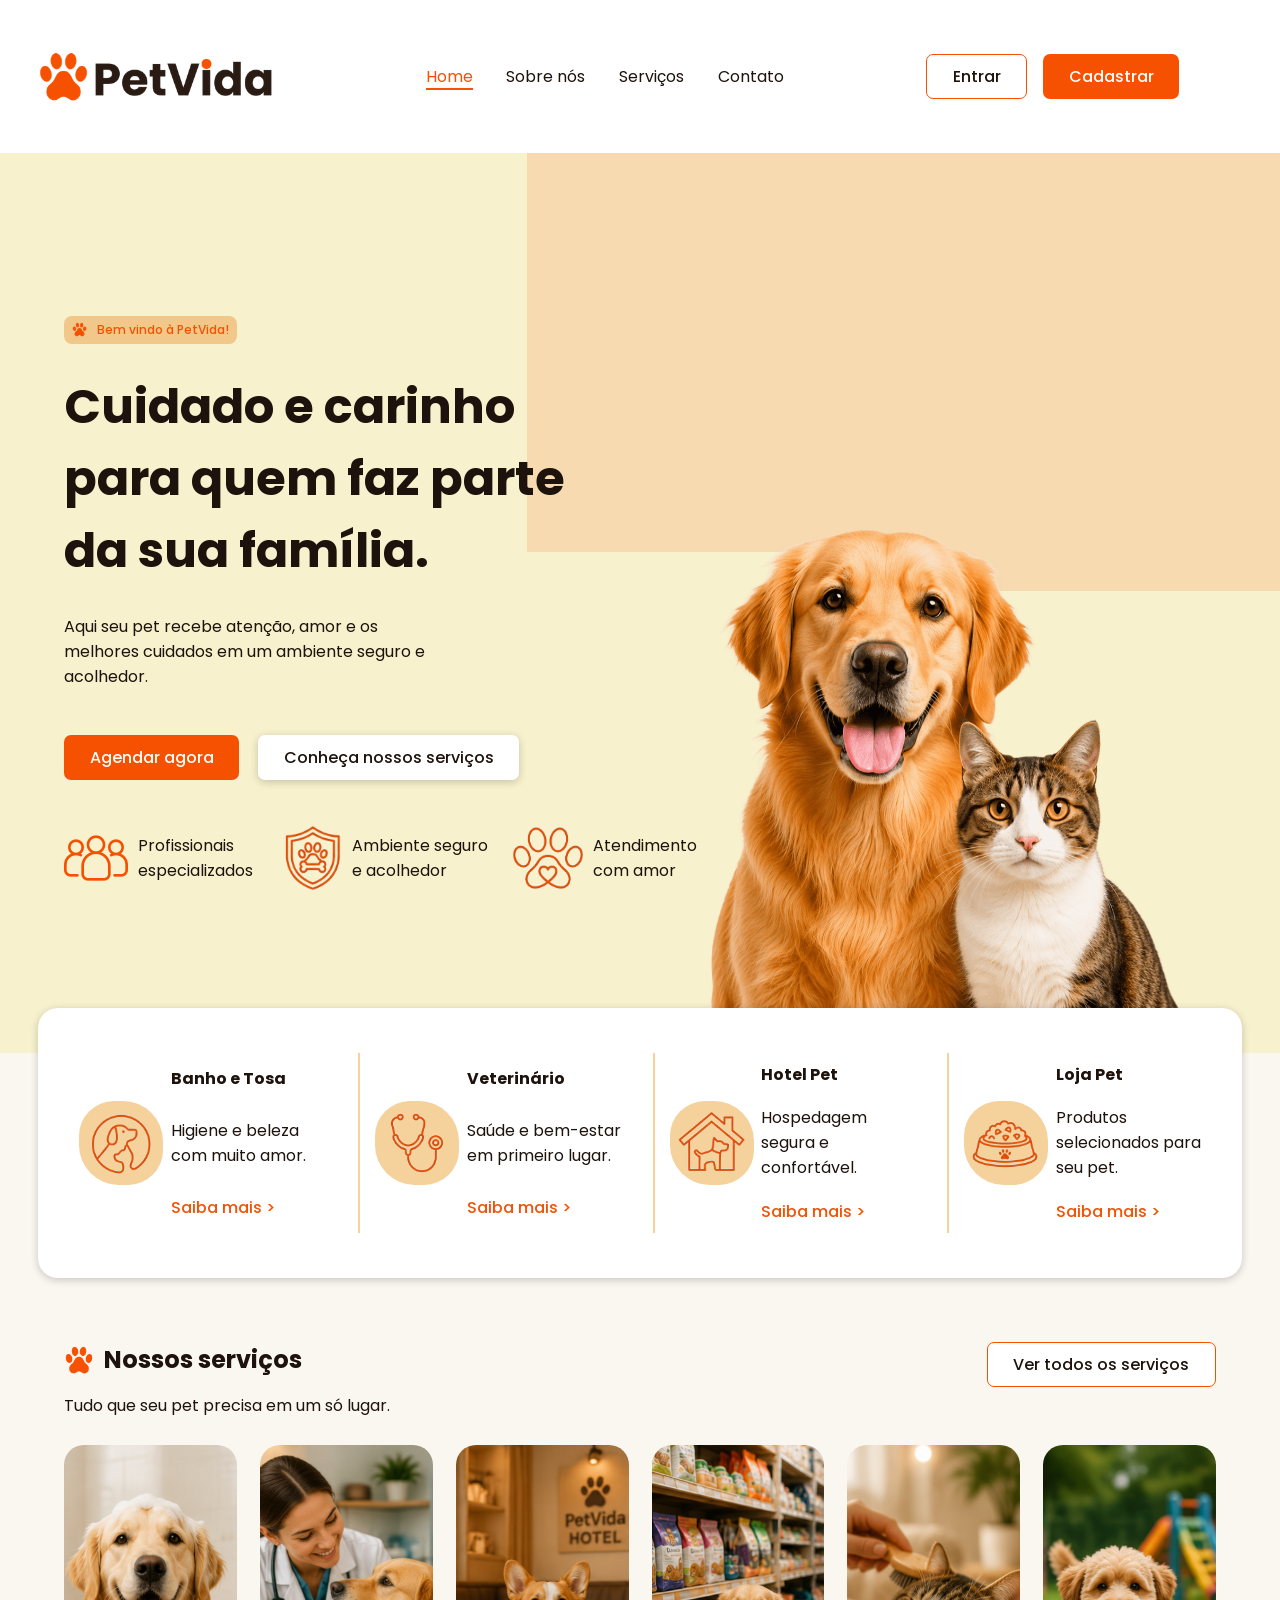
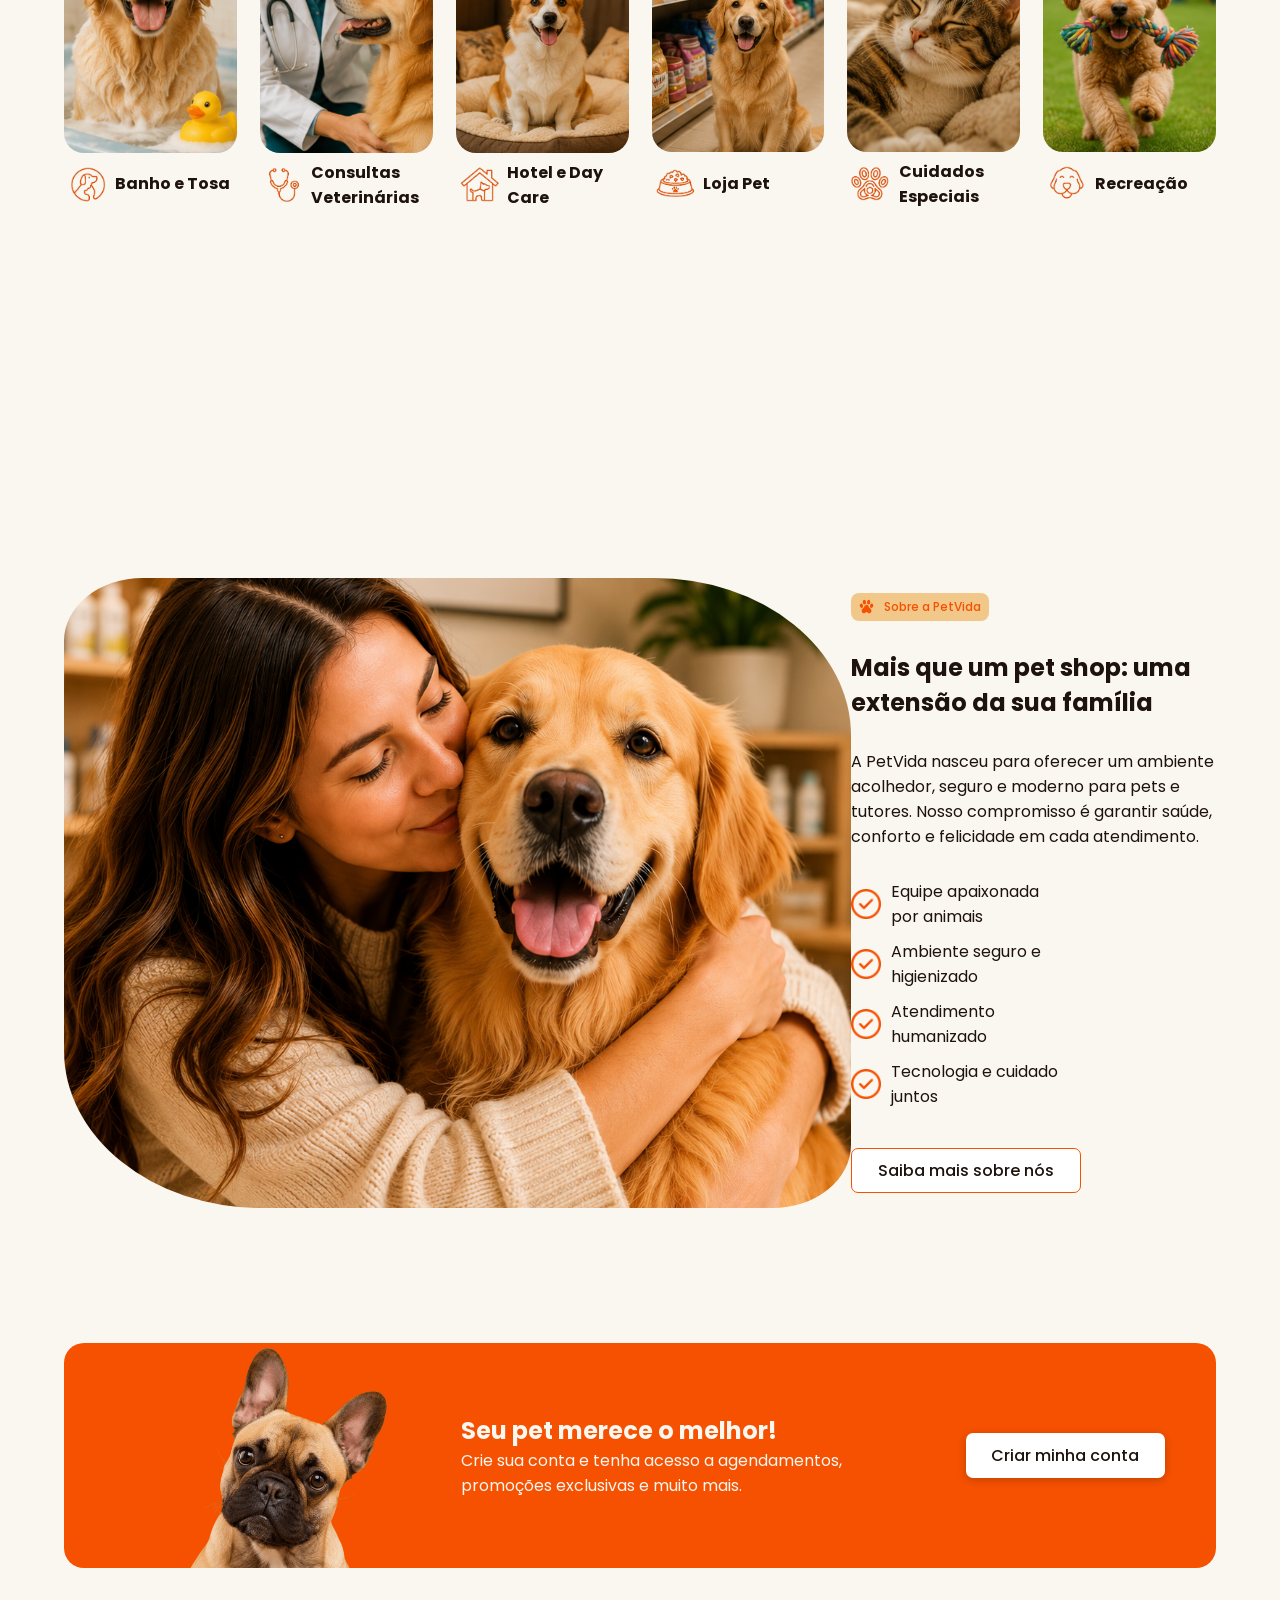
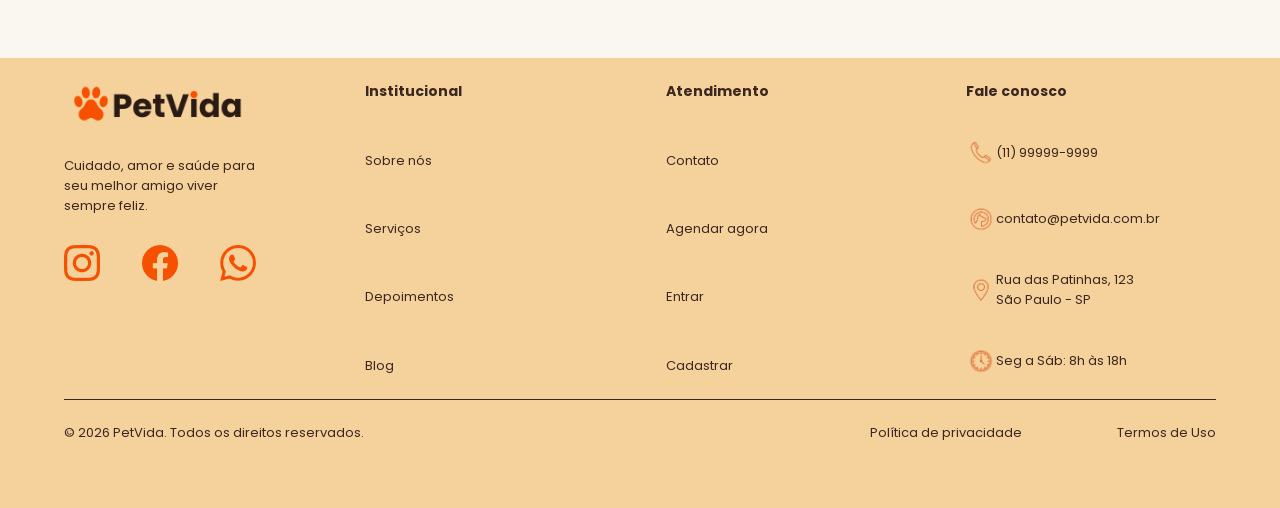
==== commit ae1c6062: "Add files via upload" ====
--- a/index.html
+++ b/index.html
@@ -23,17 +23,15 @@
                     <ul class="ul_header">
                         <li><a href="index.html" class="active">Home</a></li>
                         <li><a href="paginação/sobre nós/sobre_nos.html" class="link_header">Sobre nós</a></li>
-                        <li><a href="" class="link_header">Serviços</a></li>
+                        <li><a href="paginação/serviços/servicos.html" class="link_header">Serviços</a></li>
                         <li><a href="paginação/contato/contato.html" class="link_header">Contato</a></li>
                     </ul>
                     <div class="div_header">
-                        <a class="button_cta secondary" href="#">Entrar</a>
-                        <a class="button_cta primary" href="#">Cadastrar</a>
-                    </div>
-                </div>
-                
-            </div>
-            
+                        <a class="button_cta secondary" href="paginação/acesso/acesso.html">Entrar</a>
+                        <a class="button_cta primary" href="paginação/acesso/acesso.html">Cadastrar</a>
+                    </div>
+                </div>  
+            </div>
         </nav>
     </header>
 
@@ -50,7 +48,7 @@
                 <p class="p_hero">Aqui seu pet recebe atenção, amor e os melhores cuidados em um ambiente seguro e acolhedor.</p>
                 <div class="div_hero_itens">
                     <a class="button_cta primary" href="#">Agendar agora</a>
-                    <a class="button_cta terciary" href="#">Conheça nossos serviços</a>
+                    <a class="button_cta terciary" href="paginação/serviços/servicos.html">Conheça nossos serviços</a>
                 </div>
                 <div class="div_hero_itens">
                     <div class="div_hero">
@@ -81,7 +79,7 @@
                 <div>
                     <h4>Banho e Tosa</h4>
                     <p>Higiene e beleza com muito amor.</p>
-                    <a href="" class="link">Saiba mais
+                    <a href="paginação/serviços/servicos.html" class="link">Saiba mais
                         <span>></span>
                     </a>
                 </div>
@@ -91,7 +89,7 @@
                 <div>
                     <h4>Veterinário</h4>
                     <p>Saúde e bem-estar em primeiro lugar.</p>
-                    <a href="" class="link">Saiba mais
+                    <a href="paginação/serviços/servicos.html" class="link">Saiba mais
                         <span>></span>
                     </a>
                 </div>
@@ -101,7 +99,7 @@
                 <div>
                     <h4>Hotel Pet</h4>
                     <p>Hospedagem segura e confortável.</p>
-                    <a href="" class="link">Saiba mais
+                    <a href="paginação/serviços/servicos.html" class="link">Saiba mais
                         <span>></span>
                     </a>
                 </div>
@@ -111,7 +109,7 @@
                 <div>
                     <h4>Loja Pet</h4>
                     <p>Produtos selecionados para seu pet.</p>
-                    <a href="" class="link">Saiba mais
+                    <a href="paginação/serviços/servicos.html" class="link">Saiba mais
                         <span>></span>
                     </a>
                 </div>
@@ -128,7 +126,7 @@
                     </div>
                     <p>Tudo que seu pet precisa em um só lugar.</p>
                 </div>
-                <a class="button_cta secondary" href="#">Ver todos os serviços</a>
+                <a class="button_cta secondary" href="paginação/serviços/servicos.html">Ver todos os serviços</a>
             </article>
             <article class="article_servicos">
                 <div class="cards_servicos">
@@ -208,11 +206,6 @@
             </article>
         </section>
 
-        <!--Seção "O que os clientes falam"-->
-        <section>
-
-        </section>
-
         <!--Seção CTA-->
         <section id="section_cta">
             <img src="imagens index/img_cta.png" alt="">
@@ -220,7 +213,7 @@
                 <h2>Seu pet merece o melhor!</h2>
                 <p>Crie sua conta e tenha acesso a agendamentos, promoções exclusivas e muito mais.</p>
             </div>
-            <a class="button_cta terciary" href="#">Criar minha conta</a>
+            <a class="button_cta terciary" href="paginação/acesso/acesso.html">Criar minha conta</a>
         </section>
     </main>
 
@@ -238,17 +231,17 @@
             </div>
             <div class="div_footer_textos">
                 <h4>Institucional</h4>
-                <a href="#section_sobre">Sobre nós</a>
-                <a href="#section_servicos">Serviços</a>
-                <a href="">Depoimentos</a>
-                <a href="">Blog</a>
+                <a href="paginação/sobre nós/sobre_nos.html">Sobre nós</a>
+                <a href="paginação/serviços/servicos.html">Serviços</a>
+                <a href="#">Depoimentos</a>
+                <a href="#">Blog</a>
             </div>
             <div class="div_footer_textos">
                 <h4>Atendimento</h4>
-                <a href="">Contato</a>
-                <a href="">Agendar agora</a>
-                <a href="">Entrar</a>
-                <a href="">Cadastrar</a>
+                <a href="paginação/contato/contato.html">Contato</a>
+                <a href="#">Agendar agora</a>
+                <a href="paginação/acesso/acesso.html">Entrar</a>
+                <a href="paginação/acesso/acesso.html">Cadastrar</a>
             </div>
             <div class="div_footer_textos">
                 <h4>Fale conosco</h4>
--- a/estilo.css
+++ b/estilo.css
@@ -826,4 +826,290 @@
 .icon_redes {
     width: 36px !important;
     height: 36px !important;
+}
+
+.section_acesso {
+    margin: 5vh 0;
+    padding: 5%;
+}
+
+.article_acesso {
+    width: 60vw;
+    height: fit-content;
+    padding: 2vh 4vh;
+    background-color: #FFFFFF;
+    border-radius: 20px;
+    box-shadow: 0 2px 8px 0 rgba(0, 0, 0, 0.2);
+
+    display: flex;
+    flex-direction: column;
+    gap: 10px;
+    align-items: center;
+
+    form {
+        width: 100%;
+        display: flex;
+        flex-direction: column;
+        gap: 10px;
+    }
+
+    div {
+        display: flex;
+        flex-direction: row;
+        align-items: center;
+        gap: 5vh;
+    }
+}
+
+.titulo_acesso {
+    width: 100%;
+}
+
+.cadastrar {
+    display: none;
+}
+
+.div_resposta {
+    max-height: 0;
+    overflow: hidden;
+    transition: all 0.5s ease;
+}
+
+.resposta_aberta {
+    max-height: fit-content;
+    background-color: #f7dab0;
+    border-radius: 0 0 10px;
+    padding: 2% 0;
+    transition: all 0.5s ease;
+}
+
+.section_duvidas {
+    padding: 5vh;
+    margin-bottom: 5vh;
+    width: 90%;
+    height: fit-content;
+    background-color: #f7f1cd;
+    border-radius: 20px;
+
+    display: flex;
+    flex-direction: column;
+    align-items: center;
+    gap: 3vh;
+}
+
+.article_duvidas {
+    display: flex;
+    flex-direction: row;
+    align-items: start;
+    gap: 3vh;
+}
+
+.div_duvidas {
+    display: flex;
+    flex-direction: column;
+    gap: 4vh;
+}
+
+.div_caixa_pergunta {
+    background-color: #f7dab0;
+    border-radius: 10px;
+    min-height: 7vh;
+    width: 35vw;
+
+    display: flex;
+    flex-direction: column;
+    justify-content: center;
+    padding: 0 3%;
+}
+
+.div_pergunta {
+    height: 7vh;
+    display: flex;
+    flex-direction: row;
+    align-items: center;
+    cursor: pointer;
+
+    p {
+        width: 100%;
+    }
+}
+
+.section_funcionamento {
+    padding: 5vh;
+    width: 90%;
+    height: fit-content;
+
+    display: flex;
+    flex-direction: column;
+    align-items: center;
+    gap: 4vh;
+}
+
+.article_funcionamento {
+    margin-top: 3vh;
+    width: 100%;
+    display: flex;
+    flex-direction: row;
+    justify-content: space-between;
+}
+
+.div_funcionamento {
+    width: 18vw;
+
+    display: flex;
+    flex-direction: column;
+    align-items: center;
+    gap: 2vh;
+    text-align: center;
+}
+
+.fundo_img {
+    width: 7vw;
+    height: 7vw;
+    display: flex;
+    justify-content: center;
+    align-items: center;
+
+    background-color: #f5d19c;
+    border-radius: 35px 40px;
+}
+
+.funcionamento_texto {
+    display: flex;
+    flex-direction: row;
+    gap: 10px;
+
+    h3 {
+        width: 4.5vh;
+        background-color: #f55100;
+        border-radius: 50%;
+    }
+}
+
+.section_trabalho {
+    margin: 5vh 0;
+    width: 100%;
+
+    display: flex;
+    flex-direction: row;
+    justify-content: space-around;
+}
+
+.article_trabalho_form {
+    width: 50vw;
+}
+
+.article_trabalho {
+    width: 30vw;
+    display: flex;
+    flex-direction: column;
+    gap: 3vh;
+}
+
+.div_trabalho {
+    display: flex;
+    flex-direction: column;
+    gap: 3vh;
+}
+
+.img_trabalho {
+    border-radius: 20px;
+}
+
+.section_servicos_slide {
+    margin: 0 3%;
+    padding: 2% 5%;
+    background-color: #f7f1cd;
+    border-radius: 20px;
+    position: relative;
+}
+
+.article_servico_slide {
+    width: 100%;
+    height: 80vh;
+    background-color: #FFFFFF;
+    border-radius: 20px;
+    box-shadow: 0 2px 8px 0 rgba(0, 0, 0, 0.2);
+
+    display: none;
+}
+
+.div_slide {
+    height: 100%;
+    display: flex;
+    flex-direction: row;
+    align-items: center;
+}
+
+.img_servico_slide {
+    height: 100%;
+    border-radius: 20px 0 0 20px;
+}
+
+.div_servico_slide {
+    width: 100%;
+    height: 100%;
+    padding: 2vh 5vh;
+
+    display: flex;
+    flex-direction: column;
+    justify-content: center;
+    gap: 3vh;
+
+    h2 {
+        font-size: 40px;
+    }
+}
+
+.div_servico_slide_check {
+    display: flex;
+    flex-wrap: wrap;
+}
+
+.div_caixa_servico {
+    margin: 2vh 0;
+    width: 50%;
+    display: flex;
+    flex-direction: row;
+    align-items: center;
+    gap: 2vh;
+
+    img {
+        padding: 7px;
+        width: 64px;
+        height: 64px;
+        background-color: #f5d19c;
+        border-radius: 20px 25px;
+    }
+}
+
+/* Next & previous buttons */
+.prev, .next {
+  cursor: pointer;
+  position: absolute;
+  top: 50%;
+  width: auto;
+  margin-top: -22px;
+  padding: 16px;
+  color: #3a2820;
+  font-weight: bold;
+  font-size: 18px;
+  transition: 0.6s ease;
+  border-radius: 0 3px 3px 0;
+  user-select: none;
+}
+
+/* Position the "next button" to the right */
+.next {
+  right: 0;
+  border-radius: 3px 0 0 3px;
+}
+
+.prev {
+    left: 0;
+}
+
+/* On hover, add a black background color with a little bit see-through */
+.prev:hover, .next:hover {
+  background-color: #695a54;
 }
--- a/responsividade.css
+++ b/responsividade.css
@@ -298,6 +298,92 @@
     .div_titulo_contato {
         margin-bottom: 2vh;
     }
+
+    .article_acesso {
+        width: 100%;
+    }
+
+    .article_duvidas {
+        flex-direction: column;
+    }
+
+    .section_duvidas {
+        h2 {
+            text-align: center;
+            font-size: 10vw;
+        }
+    }
+
+    .div_caixa_pergunta {
+        width: 100%;
+    }
+
+    .section_funcionamento {
+        h2 {
+            text-align: center;
+            font-size: 8vw;
+        }
+    }
+
+    .article_funcionamento {
+        flex-direction: column;
+        align-items: center;
+        gap: 3vh;
+    }
+
+    .div_funcionamento {
+        width: 90%;
+        height: 22vh;
+        gap: 1vh;
+    }
+
+    .fundo_img {
+        width: 45%;
+        height: 13vh;
+    }
+
+    .funcionamento_texto {
+        h3 {
+            width: 3.5vh;
+        }
+    }
+
+    .section_trabalho {
+        flex-direction: column;
+        gap: 5vh;
+        padding: 0 5%;
+
+        article {
+            width: 100%;
+        }
+    }
+
+    .section_servicos_slide {
+        padding: 3% 2%;
+    }
+
+    .article_servico_slide {
+        flex-direction: column;
+        height: fit-content;
+    }
+
+    .div_slide {
+        flex-direction: column;
+    }
+
+    .img_servico_slide {
+        width: 100%;
+        height: auto;
+        border-radius: 20px 20px 0 0;
+    }
+
+    .div_servico_slide_check {
+        flex-direction: column;
+    }
+
+    .div_caixa_servico {
+        width: 100%;
+    }
 }
 
 @media (max-width: 1024px) {
